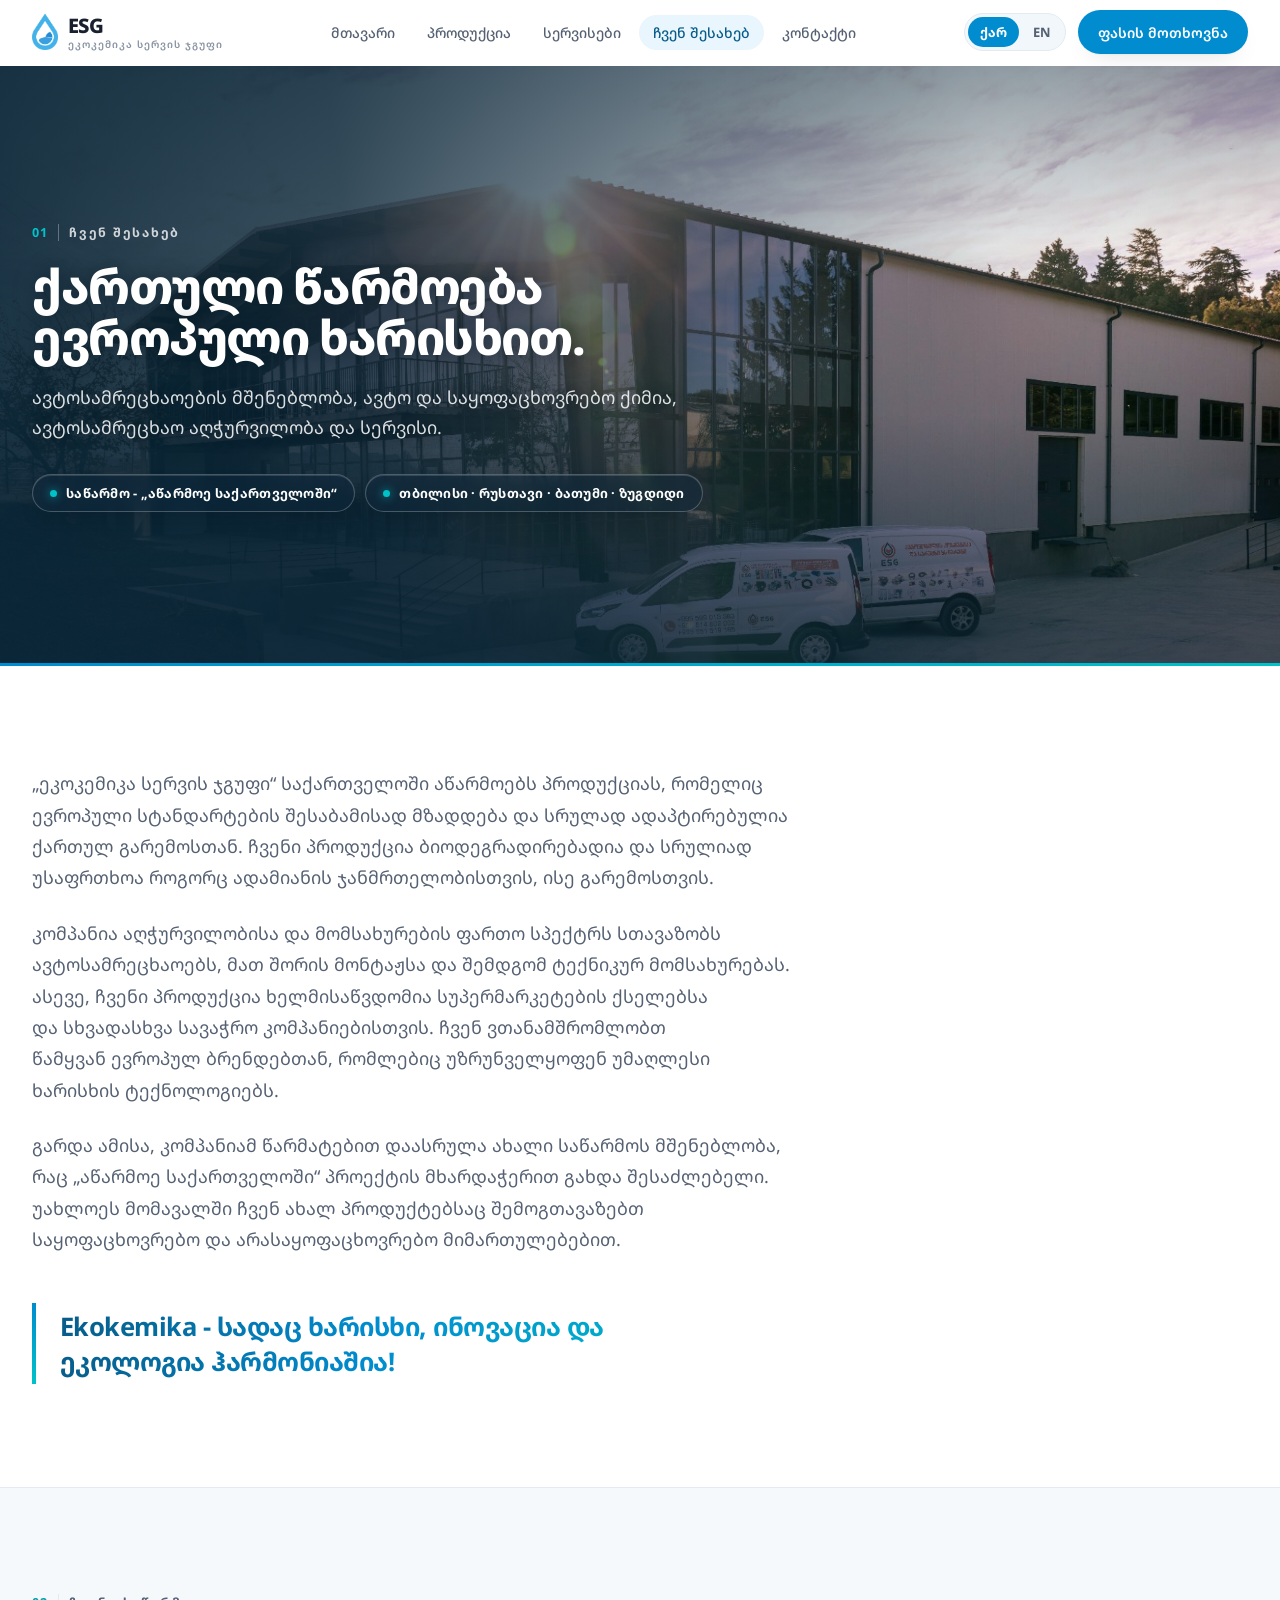
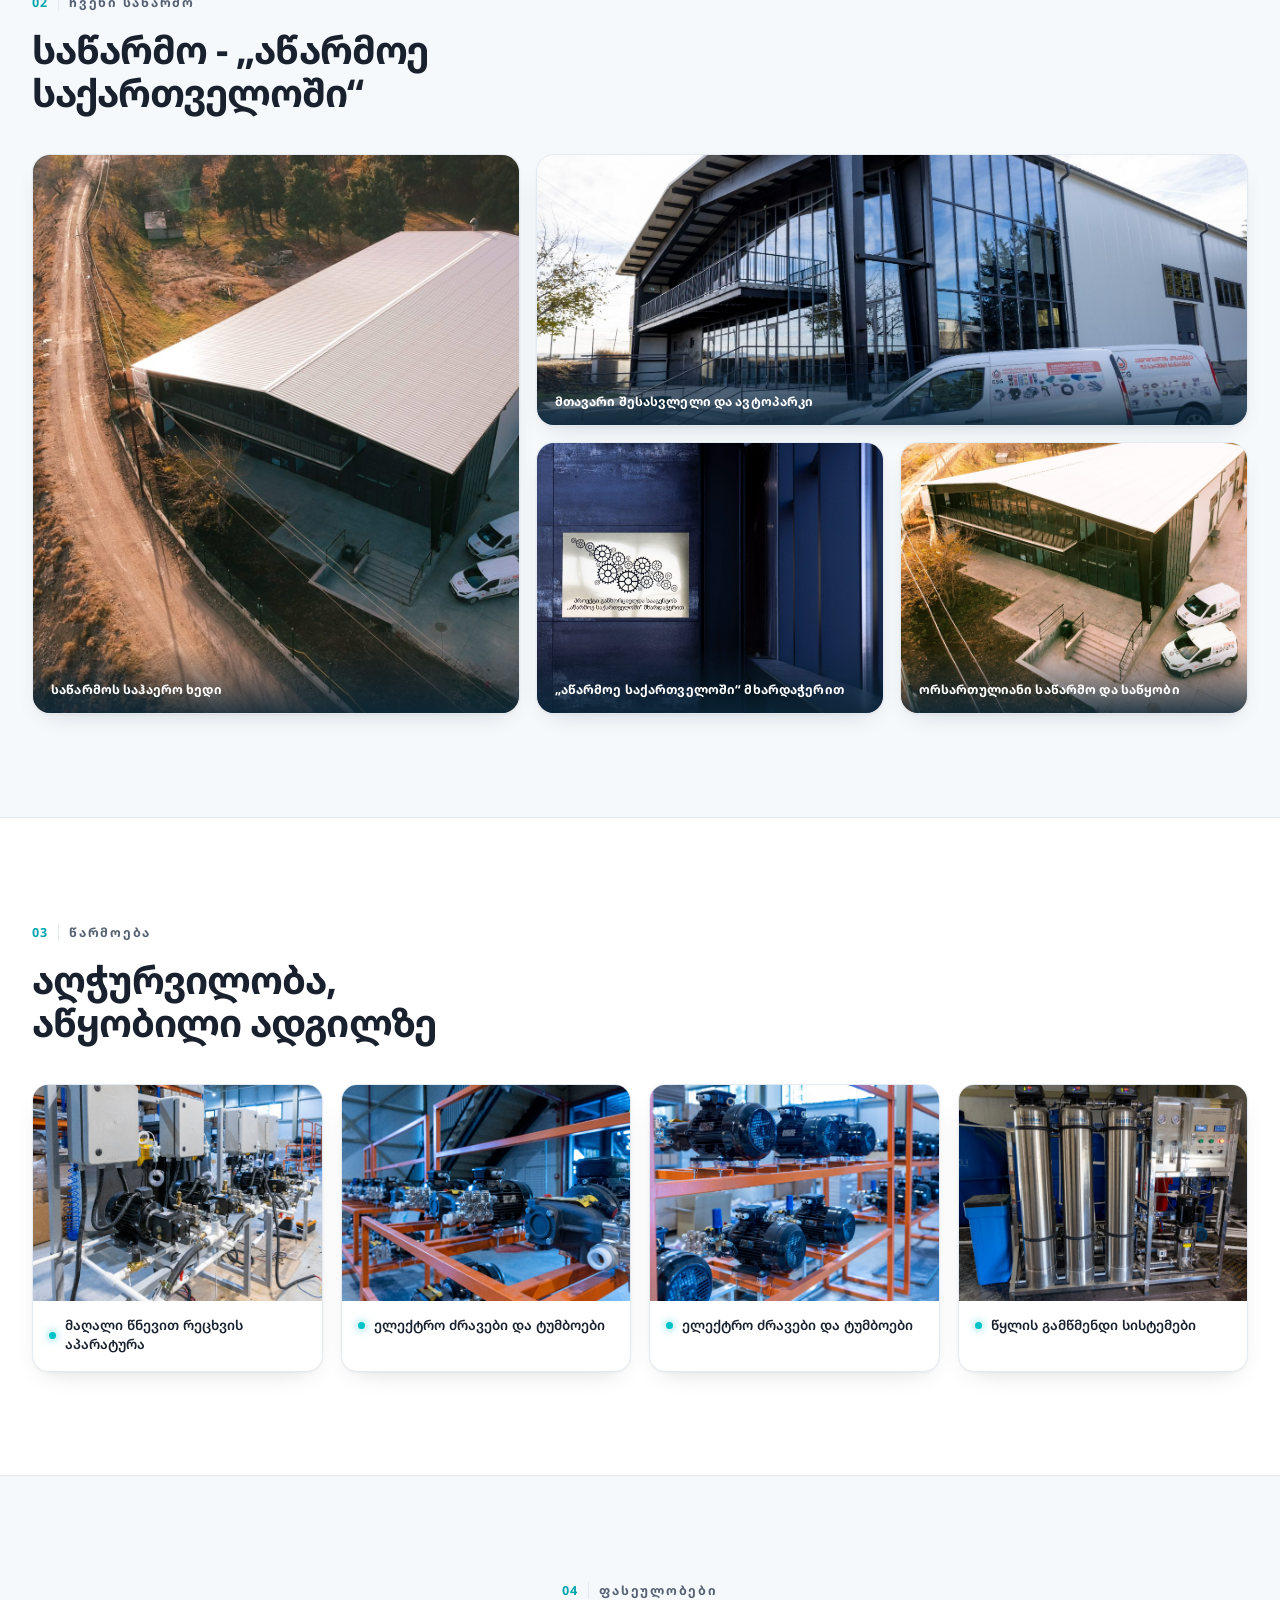
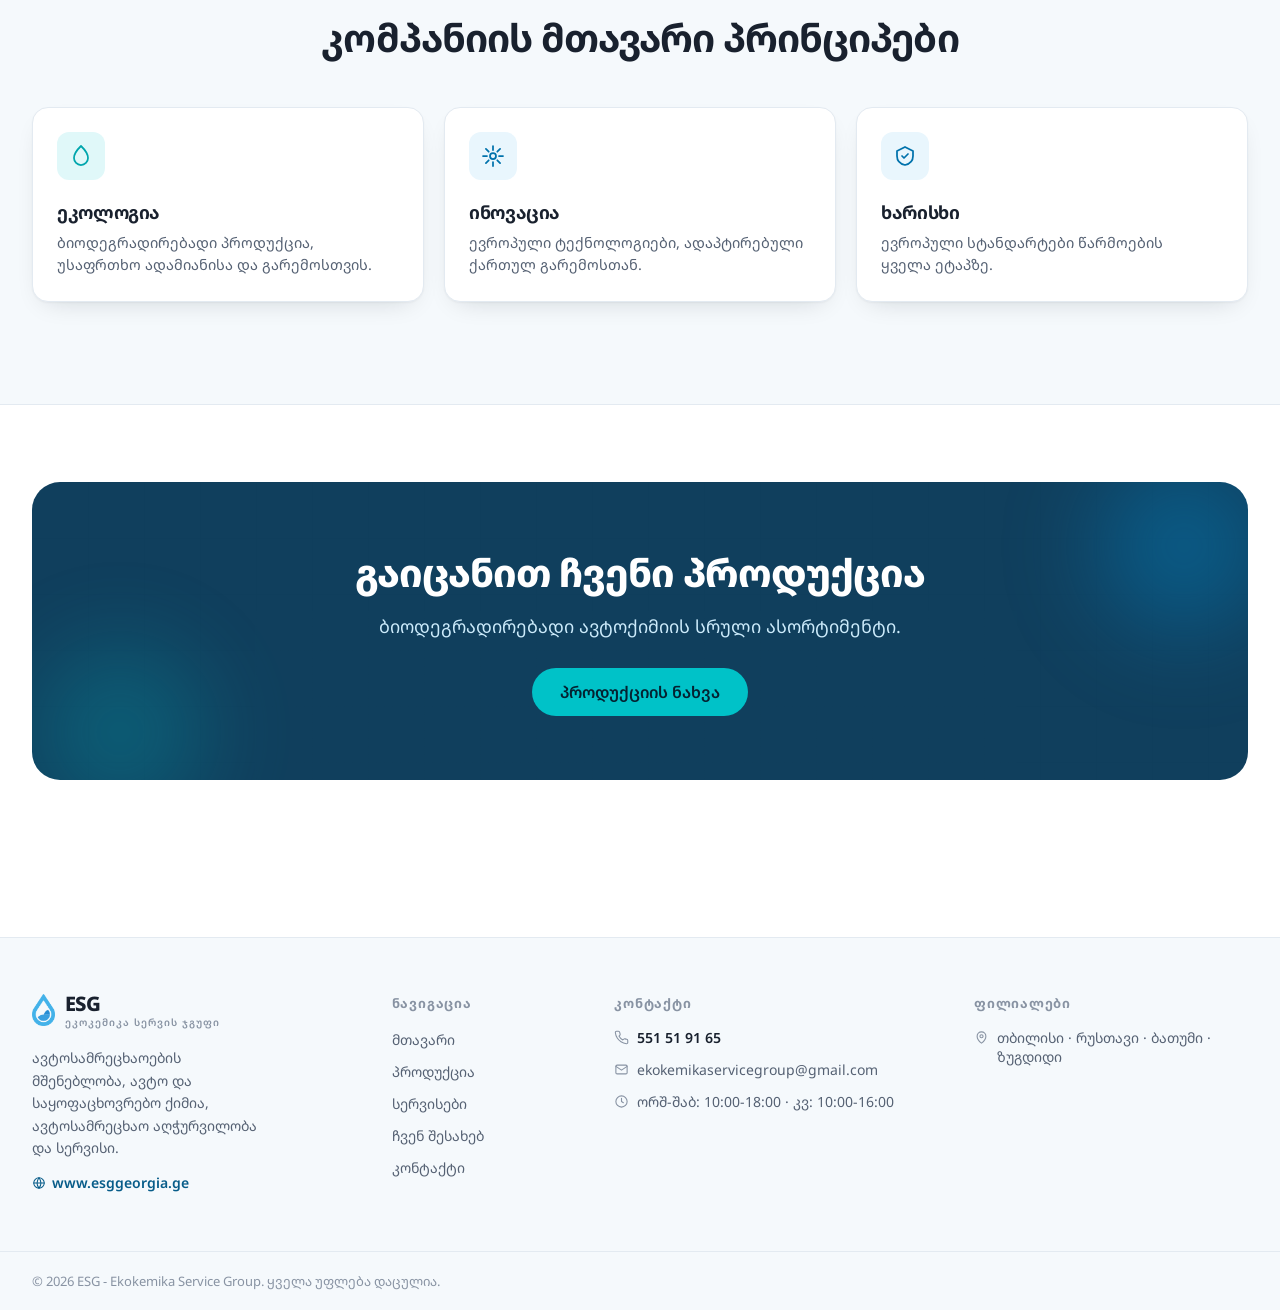
==== about.html @ 4552933d "Update site to new version — new equipment/towels sections, new assets, UI changes" ====
<!DOCTYPE html>
<html lang="ka">
<head>
<meta charset="UTF-8" />
<meta name="viewport" content="width=device-width, initial-scale=1.0" />
<title>ESG - ჩვენ შესახებ</title>
<link rel="preconnect" href="https://fonts.googleapis.com" />
<link rel="preconnect" href="https://fonts.gstatic.com" crossorigin />
<link href="https://fonts.googleapis.com/css2?family=Noto+Sans+Georgian:wght@400;500;600;700;800;900&display=swap" rel="stylesheet" />
<meta name="description" content="ეკოკემიკა სერვის ჯგუფი - ქართული წარმოება ევროპული ხარისხით. ახალი საწარმო „აწარმოე საქართველოში“ პროექტის მხარდაჭერით." />
<meta property="og:type" content="website" />
<meta property="og:site_name" content="ESG - Ekokemika Service Group" />
<meta property="og:title" content="ESG - ჩვენ შესახებ" />
<meta property="og:description" content="ქართული წარმოება ევროპული ხარისხით - ბიოდეგრადირებადი ავტოქიმია." />
<meta property="og:image" content="assets/fac-hero.jpg" />
<link rel="icon" type="image/png" href="assets/esg-favicon.png" />
<link rel="stylesheet" href="styles.css" />
<script>document.documentElement.classList.add("js");</script>
</head>
<body>

<header class="site-header">
  <div class="container">
    <div class="header-row">
      <a class="logo" href="index.html" aria-label="ESG">
        <img src="assets/esg-drop.png" alt="ESG - ეკოკემიკა სერვის ჯგუფი" />
        <span class="wm"><span class="name">ESG</span><span class="sub i18n" data-ka="ეკოკემიკა სერვის ჯგუფი" data-en="Ekokemika Service Group">ეკოკემიკა სერვის ჯგუფი</span></span>
      </a>
      <nav class="nav" aria-label="Primary">
        <a href="index.html" class="i18n" data-ka="მთავარი" data-en="Home">მთავარი</a>
        <a href="products.html" class="i18n" data-ka="პროდუქცია" data-en="Products">პროდუქცია</a>
        <a href="services.html" class="i18n" data-ka="სერვისები" data-en="Services">სერვისები</a>
        <a href="about.html" class="active i18n" data-ka="ჩვენ შესახებ" data-en="About">ჩვენ შესახებ</a>
        <a href="contact.html" class="i18n" data-ka="კონტაქტი" data-en="Contact">კონტაქტი</a>
      </nav>
      <div class="header-actions">
        <div class="lang" role="group" aria-label="Language">
          <button data-lang="ka" aria-pressed="true">ქარ</button>
          <button data-lang="en" aria-pressed="false">EN</button>
        </div>
        <a class="btn btn-md btn-primary i18n" href="contact.html" data-ka="ფასის მოთხოვნა" data-en="Request a quote">ფასის მოთხოვნა</a>
      </div>
      <div class="header-mobile">
        <div class="lang" role="group" aria-label="Language">
          <button data-lang="ka" aria-pressed="true">ქარ</button>
          <button data-lang="en" aria-pressed="false">EN</button>
        </div>
        <button class="iconbtn" data-menu-btn aria-expanded="false" aria-label="Menu">
          <svg data-i-menu class="icon" style="width:22px;height:22px" viewBox="0 0 24 24"><path d="M3 6h18M3 12h18M3 18h18"/></svg>
          <svg data-i-close class="icon" style="width:22px;height:22px;display:none" viewBox="0 0 24 24"><path d="M6 6l12 12M18 6L6 18"/></svg>
        </button>
      </div>
    </div>
    <span class="scrollbar"></span>
  </div>
  <div class="mobile-menu">
    <div class="container">
      <nav aria-label="Mobile">
        <a href="index.html" class="i18n" data-ka="მთავარი" data-en="Home">მთავარი</a>
        <a href="products.html" class="i18n" data-ka="პროდუქცია" data-en="Products">პროდუქცია</a>
        <a href="services.html" class="i18n" data-ka="სერვისები" data-en="Services">სერვისები</a>
        <a href="about.html" class="active i18n" data-ka="ჩვენ შესახებ" data-en="About">ჩვენ შესახებ</a>
        <a href="contact.html" class="i18n" data-ka="კონტაქტი" data-en="Contact">კონტაქტი</a>
        <a href="contact.html" class="btn btn-md btn-primary btn-block i18n" style="margin-top:10px" data-ka="ფასის მოთხოვნა" data-en="Request a quote">ფასის მოთხოვნა</a>
      </nav>
    </div>
  </div>
</header>

<main>
  <section class="page-hero about-hero" data-screen-label="About hero">
    <div class="media"><img src="assets/fac-hero.jpg" alt="ESG-ის ახალი საწარმო - შუშის ფასადი მზის ჩასვლისას და ბრენდირებული ავტოპარკი" /></div>
    <div class="scrim"></div>
    <div class="container">
      <div class="inner">
        <span class="eyebrow reveal"><span class="idx">01</span><span class="i18n" data-ka="ჩვენ შესახებ" data-en="About">ჩვენ შესახებ</span></span>
        <h1 class="reveal i18n" data-delay="0.08" data-ka="ქართული წარმოება ევროპული ხარისხით." data-en="Made in Georgia, to European quality.">ქართული წარმოება ევროპული ხარისხით.</h1>
        <p class="lead reveal i18n" data-delay="0.16" data-ka="ავტოსამრეცხაოების მშენებლობა, ავტო და საყოფაცხოვრებო ქიმია, ავტოსამრეცხაო აღჭურვილობა და სერვისი." data-en="Car-wash construction, automotive & household chemistry, car-wash equipment and service.">ავტოსამრეცხაოების მშენებლობა, ავტო და საყოფაცხოვრებო ქიმია, ავტოსამრეცხაო აღჭურვილობა და სერვისი.</p>
        <div class="hero-meta reveal" data-delay="0.24">
          <span class="chip i18n" data-ka="საწარმო - „აწარმოე საქართველოში“" data-en="Facility - “Produce in Georgia”">საწარმო - „აწარმოე საქართველოში“</span>
          <span class="chip i18n" data-ka="თბილისი · რუსთავი · ბათუმი · ზუგდიდი" data-en="Tbilisi · Rustavi · Batumi · Zugdidi">თბილისი · რუსთავი · ბათუმი · ზუგდიდი</span>
        </div>
      </div>
    </div>
  </section>

  <section class="section">
    <div class="container">
      <div class="about-prose reveal">
        <p class="i18n" data-ka="„ეკოკემიკა სერვის ჯგუფი“ საქართველოში აწარმოებს პროდუქციას, რომელიც ევროპული სტანდარტების შესაბამისად მზადდება და სრულად ადაპტირებულია ქართულ გარემოსთან. ჩვენი პროდუქცია ბიოდეგრადირებადია და სრულიად უსაფრთხოა როგორც ადამიანის ჯანმრთელობისთვის, ისე გარემოსთვის." data-en="Ekokemika Service Group produces, in Georgia, products manufactured to European standards and fully adapted to the Georgian environment. Our products are biodegradable and completely safe for both human health and the environment.">„ეკოკემიკა სერვის ჯგუფი“ საქართველოში აწარმოებს პროდუქციას, რომელიც ევროპული სტანდარტების შესაბამისად მზადდება და სრულად ადაპტირებულია ქართულ გარემოსთან. ჩვენი პროდუქცია ბიოდეგრადირებადია და სრულიად უსაფრთხოა როგორც ადამიანის ჯანმრთელობისთვის, ისე გარემოსთვის.</p>
        <p class="i18n" data-ka="კომპანია აღჭურვილობისა და მომსახურების ფართო სპექტრს სთავაზობს ავტოსამრეცხაოებს, მათ შორის მონტაჟსა და შემდგომ ტექნიკურ მომსახურებას. ასევე, ჩვენი პროდუქცია ხელმისაწვდომია სუპერმარკეტების ქსელებსა და სხვადასხვა სავაჭრო კომპანიებისთვის. ჩვენ ვთანამშრომლობთ წამყვან ევროპულ ბრენდებთან, რომლებიც უზრუნველყოფენ უმაღლესი ხარისხის ტექნოლოგიებს." data-en="The company offers car washes a wide range of equipment and services, including installation and ongoing technical support. Our products are also available to supermarket chains and various trade companies. We cooperate with leading European brands that provide the highest-quality technologies.">კომპანია აღჭურვილობისა და მომსახურების ფართო სპექტრს სთავაზობს ავტოსამრეცხაოებს, მათ შორის მონტაჟსა და შემდგომ ტექნიკურ მომსახურებას. ასევე, ჩვენი პროდუქცია ხელმისაწვდომია სუპერმარკეტების ქსელებსა და სხვადასხვა სავაჭრო კომპანიებისთვის. ჩვენ ვთანამშრომლობთ წამყვან ევროპულ ბრენდებთან, რომლებიც უზრუნველყოფენ უმაღლესი ხარისხის ტექნოლოგიებს.</p>
        <p class="i18n" data-ka="გარდა ამისა, კომპანიამ წარმატებით დაასრულა ახალი საწარმოს მშენებლობა, რაც „აწარმოე საქართველოში“ პროექტის მხარდაჭერით გახდა შესაძლებელი. უახლოეს მომავალში ჩვენ ახალ პროდუქტებსაც შემოგთავაზებთ საყოფაცხოვრებო და არასაყოფაცხოვრებო მიმართულებებით." data-en="In addition, the company has successfully completed the construction of a new manufacturing facility, made possible with the support of the “Produce in Georgia” program. In the near future we will also introduce new products for household and non-household applications.">გარდა ამისა, კომპანიამ წარმატებით დაასრულა ახალი საწარმოს მშენებლობა, რაც „აწარმოე საქართველოში“ პროექტის მხარდაჭერით გახდა შესაძლებელი. უახლოეს მომავალში ჩვენ ახალ პროდუქტებსაც შემოგთავაზებთ საყოფაცხოვრებო და არასაყოფაცხოვრებო მიმართულებებით.</p>
      </div>

      <div class="quote-block reveal" data-delay="0.05">
        <p class="brand-sheen i18n" data-ka="Ekokemika - სადაც ხარისხი, ინოვაცია და ეკოლოგია ჰარმონიაშია!" data-en="Ekokemika - where quality, innovation and ecology are in harmony!">Ekokemika - სადაც ხარისხი, ინოვაცია და ეკოლოგია ჰარმონიაშია!</p>
      </div>
    </div>
  </section>

  <section class="section section--alt">
    <div class="container">
      <div class="section-head reveal">
        <span class="eyebrow"><span class="idx">02</span><span class="i18n" data-ka="ჩვენი საწარმო" data-en="Our facility">ჩვენი საწარმო</span></span>
        <h2 class="i18n" data-ka="საწარმო - „აწარმოე საქართველოში“" data-en="Facility - “Produce in Georgia”">საწარმო - „აწარმოე საქართველოში“</h2>
      </div>
      <div class="facility-gallery">
        <figure class="fg-feature reveal" data-delay="0">
          <img src="assets/fac-aerial.jpg" alt="ESG-ის ახალი საწარმოს საჰაერო ხედი" loading="lazy" />
          <figcaption><span class="i18n" data-ka="საწარმოს საჰაერო ხედი" data-en="The facility from above">საწარმოს საჰაერო ხედი</span></figcaption>
        </figure>
        <figure class="fg-wide reveal" data-delay="0.06">
          <img src="assets/fac-facade.jpg" alt="საწარმოს მინის ფასადი და ბრენდირებული ავტოპარკი" loading="lazy" />
          <figcaption><span class="i18n" data-ka="მთავარი შესასვლელი და ავტოპარკი" data-en="Main entrance & fleet">მთავარი შესასვლელი და ავტოპარკი</span></figcaption>
        </figure>
        <figure class="reveal" data-delay="0.12">
          <img src="assets/fac-plaque.jpg" alt="„აწარმოე საქართველოში“ პროექტის ფირნიში" loading="lazy" />
          <figcaption><span class="i18n" data-ka="„აწარმოე საქართველოში“ მხარდაჭერით" data-en="Supported by “Produce in Georgia”">„აწარმოე საქართველოში“ მხარდაჭერით</span></figcaption>
        </figure>
        <figure class="reveal" data-delay="0.18">
          <img src="assets/fac-aerial2.jpg" alt="საწარმოს ხედი ზემოდან" loading="lazy" />
          <figcaption><span class="i18n" data-ka="ორსართულიანი საწარმო და საწყობი" data-en="Two-storey plant & warehouse">ორსართულიანი საწარმო და საწყობი</span></figcaption>
        </figure>
      </div>
    </div>
  </section>

  <section class="section">
    <div class="container">
      <div class="section-head reveal">
        <span class="eyebrow"><span class="idx">03</span><span class="i18n" data-ka="წარმოება" data-en="Production">წარმოება</span></span>
        <h2 class="i18n" data-ka="აღჭურვილობა, აწყობილი ადგილზე" data-en="Equipment, assembled in-house">აღჭურვილობა, აწყობილი ადგილზე</h2>
      </div>
      <div class="prod-gallery">
        <figure class="reveal" data-delay="0">
          <div class="ph"><img src="assets/fac-pumps.jpg" alt="მაღალი წნევის ტუმბოების კვანძი" loading="lazy" /></div>
          <figcaption class="i18n" data-ka="მაღალი წნევით რეცხვის აპარატურა" data-en="High-pressure washing equipment">მაღალი წნევით რეცხვის აპარატურა</figcaption>
        </figure>
        <figure class="reveal" data-delay="0.06">
          <div class="ph"><img src="assets/fac-rack.jpg" alt="ტუმბოები საწარმოო თაროზე" loading="lazy" /></div>
          <figcaption class="i18n" data-ka="ელექტრო ძრავები და ტუმბოები" data-en="Electric motors & pumps">ელექტრო ძრავები და ტუმბოები</figcaption>
        </figure>
        <figure class="reveal" data-delay="0.12">
          <div class="ph"><img src="assets/fac-motors.jpg" alt="ელექტროძრავები და ტუმბოები საწყობში" loading="lazy" /></div>
          <figcaption class="i18n" data-ka="ელექტრო ძრავები და ტუმბოები " data-en="Electric motors & pumps">ელექტრო ძრავები და ტუმბოები </figcaption>
        </figure>
        <figure class="reveal" data-delay="0.18">
          <div class="ph"><img src="assets/fac-ro.jpg" alt="წყლის გაწმენდისა და უკუოსმოსის სისტემა" loading="lazy" /></div>
          <figcaption class="i18n" data-ka="წყლის გამწმენდი სისტემები" data-en="Water treatment systems">წყლის გამწმენდი სისტემები</figcaption>
        </figure>
      </div>
    </div>
  </section>

  <section class="section section--alt">
    <div class="container">
      <div class="section-head center reveal">
        <span class="eyebrow"><span class="idx">04</span><span class="i18n" data-ka="ფასეულობები" data-en="Values">ფასეულობები</span></span>
        <h2 class="i18n" data-ka="კომპანიის მთავარი პრინციპები" data-en="What we stand for">კომპანიის მთავარი პრინციპები</h2>
      </div>
      <div class="cardgrid cols-3">
        <div class="card reveal" data-delay="0">
          <span class="tile accent"><svg class="icon" viewBox="0 0 24 24"><path d="M12 2s7 6.7 7 12a7 7 0 0 1-14 0c0-5.3 7-12 7-12z"/></svg></span>
          <h3 class="i18n" data-ka="ეკოლოგია" data-en="Ecology">ეკოლოგია</h3>
          <p class="i18n" data-ka="ბიოდეგრადირებადი პროდუქცია, უსაფრთხო ადამიანისა და გარემოსთვის." data-en="Biodegradable products, safe for people and the planet.">ბიოდეგრადირებადი პროდუქცია, უსაფრთხო ადამიანისა და გარემოსთვის.</p>
        </div>
        <div class="card reveal" data-delay="0.06">
          <span class="tile"><svg class="icon" viewBox="0 0 24 24"><path d="M12 2v4M12 18v4M4.9 4.9l2.8 2.8M16.3 16.3l2.8 2.8M2 12h4M18 12h4M4.9 19.1l2.8-2.8M16.3 7.7l2.8-2.8"/><circle cx="12" cy="12" r="3"/></svg></span>
          <h3 class="i18n" data-ka="ინოვაცია" data-en="Innovation">ინოვაცია</h3>
          <p class="i18n" data-ka="ევროპული ტექნოლოგიები, ადაპტირებული ქართულ გარემოსთან." data-en="European technologies, adapted to the Georgian environment.">ევროპული ტექნოლოგიები, ადაპტირებული ქართულ გარემოსთან.</p>
        </div>
        <div class="card reveal" data-delay="0.12">
          <span class="tile"><svg class="icon" viewBox="0 0 24 24"><path d="M12 3l8 4v5c0 5-3.5 8-8 9-4.5-1-8-4-8-9V7z"/><path d="M9 12l2 2 4-4"/></svg></span>
          <h3 class="i18n" data-ka="ხარისხი" data-en="Quality">ხარისხი</h3>
          <p class="i18n" data-ka="ევროპული სტანდარტები წარმოების ყველა ეტაპზე." data-en="European standards at every stage of production.">ევროპული სტანდარტები წარმოების ყველა ეტაპზე.</p>
        </div>
      </div>
    </div>
  </section>

  <section class="section--tight">
    <div class="container">
      <div class="cta-band reveal">
        <div class="grid bg-grid"></div><div class="glow1"></div><div class="glow2"></div>
        <div class="inner">
          <h2 class="i18n" data-ka="გაიცანით ჩვენი პროდუქცია" data-en="Explore our products">გაიცანით ჩვენი პროდუქცია</h2>
          <p class="i18n" data-ka="ბიოდეგრადირებადი ავტოქიმიის სრული ასორტიმენტი." data-en="The full range of biodegradable car chemistry.">ბიოდეგრადირებადი ავტოქიმიის სრული ასორტიმენტი.</p>
          <div class="btnrow">
            <a class="btn btn-lg btn-accent i18n" href="products.html" data-ka="პროდუქციის ნახვა" data-en="View products">პროდუქციის ნახვა
              <svg class="icon" style="width:17px;height:17px" viewBox="0 0 24 24"><path d="M5 12h14M13 6l6 6-6 6"/></svg></a>
          </div>
        </div>
      </div>
    </div>
  </section>
</main>

<footer class="site-footer">
  <div class="container">
    <div class="footer-grid">
      <div>
        <a class="logo" href="index.html" aria-label="ESG">
          <img src="assets/esg-drop.png" alt="ESG" style="height:32px" />
          <span class="wm"><span class="name">ESG</span><span class="sub i18n" data-ka="ეკოკემიკა სერვის ჯგუფი" data-en="Ekokemika Service Group">ეკოკემიკა სერვის ჯგუფი</span></span>
        </a>
        <p class="tagline i18n" data-ka="ავტოსამრეცხაოების მშენებლობა, ავტო და საყოფაცხოვრებო ქიმია, ავტოსამრეცხაო აღჭურვილობა და სერვისი." data-en="Car-wash construction, automotive & household chemistry, car-wash equipment and service.">ავტოსამრეცხაოების მშენებლობა, ავტო და საყოფაცხოვრებო ქიმია, ავტოსამრეცხაო აღჭურვილობა და სერვისი.</p>
        <span class="web"><svg class="icon" viewBox="0 0 24 24"><circle cx="12" cy="12" r="9"/><path d="M3 12h18M12 3a15 15 0 0 1 0 18M12 3a15 15 0 0 0 0 18"/></svg>www.esggeorgia.ge</span>
      </div>
      <div>
        <h4 class="i18n" data-ka="ნავიგაცია" data-en="Navigation">ნავიგაცია</h4>
        <ul>
          <li><a href="index.html" class="i18n" data-ka="მთავარი" data-en="Home">მთავარი</a></li>
          <li><a href="products.html" class="i18n" data-ka="პროდუქცია" data-en="Products">პროდუქცია</a></li>
          <li><a href="services.html" class="i18n" data-ka="სერვისები" data-en="Services">სერვისები</a></li>
          <li><a href="about.html" class="i18n" data-ka="ჩვენ შესახებ" data-en="About">ჩვენ შესახებ</a></li>
          <li><a href="contact.html" class="i18n" data-ka="კონტაქტი" data-en="Contact">კონტაქტი</a></li>
        </ul>
      </div>
      <div>
        <h4 class="i18n" data-ka="კონტაქტი" data-en="Contact">კონტაქტი</h4>
        <ul>
          <li><span class="lk"><svg class="icon" viewBox="0 0 24 24"><path d="M22 16.9v3a2 2 0 0 1-2.2 2 19.8 19.8 0 0 1-8.6-3 19.5 19.5 0 0 1-6-6 19.8 19.8 0 0 1-3-8.6A2 2 0 0 1 4.1 2h3a2 2 0 0 1 2 1.7c.1.9.4 1.8.7 2.6a2 2 0 0 1-.5 2.1L8.1 9.9a16 16 0 0 0 6 6l1.5-1.2a2 2 0 0 1 2.1-.5c.8.3 1.7.6 2.6.7a2 2 0 0 1 1.7 2z"/></svg><span class="nm">551 51 91 65</span></span></li>
          <li><span class="lk"><svg class="icon" viewBox="0 0 24 24"><rect x="3" y="5" width="18" height="14" rx="2"/><path d="m3 7 9 6 9-6"/></svg>ekokemikaservicegroup@gmail.com</span></li>
          <li><span class="lk"><svg class="icon" viewBox="0 0 24 24"><circle cx="12" cy="12" r="9"/><path d="M12 7v5l3 2"/></svg><span class="i18n" data-ka="ორშ-შაბ: 10:00-18:00 · კვ: 10:00-16:00" data-en="Mon-Sat: 10:00-18:00 · Sun: 10:00-16:00">ორშ-შაბ: 10:00-18:00 · კვ: 10:00-16:00</span></span></li>
        </ul>
      </div>
      <div>
        <h4 class="i18n" data-ka="ფილიალები" data-en="Branches">ფილიალები</h4>
        <ul>
          <li><span class="lk"><svg class="icon" viewBox="0 0 24 24"><path d="M12 21s-7-5-7-11a7 7 0 0 1 14 0c0 6-7 11-7 11z"/><circle cx="12" cy="10" r="2.5"/></svg><span class="i18n" data-ka="თბილისი · რუსთავი · ბათუმი · ზუგდიდი" data-en="Tbilisi · Rustavi · Batumi · Zugdidi">თბილისი · რუსთავი · ბათუმი · ზუგდიდი</span></span></li>
        </ul>
      </div>
    </div>
  </div>
  <div class="footer-bottom">
    <div class="container">
      <span>© <span id="year"></span> ESG - Ekokemika Service Group. <span class="i18n" data-ka="ყველა უფლება დაცულია." data-en="All rights reserved.">ყველა უფლება დაცულია.</span></span>
    </div>
  </div>
</footer>

<script>document.getElementById("year").textContent = new Date().getFullYear();</script>
<script src="app.js"></script>
</body>
</html>
---- styles.css ----
/* =========================================================================
   ESG - refined design system (applied)
   Mirrors source/styles/globals.css :root, plus the approved proposal tokens.
   No hard-coded hex in components - everything reads from these tokens.
   ========================================================================= */
:root{
  /* Brand - ESG blue (official #008CCF = 500) - UNCHANGED */
  --brand-50:#e9f6fd; --brand-100:#ccebfb; --brand-200:#9bd9f6; --brand-300:#5fc4f0;
  --brand-400:#1faae7; --brand-500:#008ccf; --brand-600:#0072ac; --brand-700:#075c89;
  --brand-800:#0d4c70; --brand-900:#103f5d; --brand-950:#0a2638; --brand-fg:#ffffff;

  /* Accent - nudged toward teal/green for separation + eco story
     (was #00ade5 / #009dda) */
  --accent:#00c2c8; --accent-strong:#00a6ad; --accent-fg:#042231;

  /* Brand slate */
  --slate:#353c4c; --slate-deep:#2a303d;

  /* Neutrals */
  --bg:#ffffff; --bg-subtle:#f2f7fb; --surface:#ffffff; --surface-2:#f5f9fc;
  --ink:#19212e; --ink-muted:#556173; --ink-faint:#8893a3;
  --border:#e3eaf1; --border-strong:#d1dae4;

  --radius-card:1rem;
  --shadow-soft:0 1px 2px rgba(12,19,32,.04), 0 10px 28px -14px rgba(12,19,32,.2);
  --shadow-lift:0 2px 6px rgba(12,19,32,.06), 0 28px 56px -22px rgba(12,19,32,.32);
  --shadow-pop:0 1px 2px rgba(12,19,32,.05), 0 18px 44px -16px color-mix(in oklab,var(--brand-500) 42%,transparent);

  /* Fluid type - clamp()'d so long Georgian words never overflow @375 */
  --text-display:clamp(2.25rem,7vw,4.25rem);
  --text-h1:clamp(1.9rem,5.2vw,3rem);
  --text-h2:clamp(1.6rem,3.4vw,2.4rem);
  --text-lead:clamp(1.0625rem,1.4vw,1.25rem);

  --ease-brand:cubic-bezier(.22,1,.36,1);
  --section-y:clamp(4rem,8vw,7rem);

  --font-sans:"Noto Sans Georgian",ui-sans-serif,system-ui,-apple-system,"Segoe UI",sans-serif;
}

*{box-sizing:border-box;}
*,::before,::after{border-color:var(--border);}
html{-webkit-text-size-adjust:100%; scroll-behavior:smooth;}
body{
  margin:0; min-height:100%; display:flex; flex-direction:column;
  background:var(--bg); color:var(--ink); font-family:var(--font-sans);
  -webkit-font-smoothing:antialiased; text-rendering:optimizeLegibility;
}
main{flex:1 0 auto;}
h1,h2,h3,h4{margin:0; letter-spacing:-.02em; text-wrap:balance;}
p{margin:0; text-wrap:pretty;}
a{color:inherit; text-decoration:none;}
img{display:block;}
:focus-visible{outline:2px solid var(--brand-500); outline-offset:3px; border-radius:6px;}
::selection{background:color-mix(in oklab,var(--accent) 32%,transparent); color:var(--ink);}

/* ---- utility patterns ---- */
.container{margin:0 auto; width:100%; max-width:80rem; padding-inline:20px;}
@media(min-width:640px){.container{padding-inline:32px;}}
.bg-grid{
  background-image:
    linear-gradient(to right,color-mix(in oklab,var(--ink) 6%,transparent) 1px,transparent 1px),
    linear-gradient(to bottom,color-mix(in oklab,var(--ink) 6%,transparent) 1px,transparent 1px);
  background-size:56px 56px;
}
.brand-sheen{
  background:linear-gradient(100deg,var(--brand-700) 0%,var(--brand-500) 42%,var(--accent) 100%);
  -webkit-background-clip:text; background-clip:text; color:transparent;
}
.icon{width:1em; height:1em; stroke:currentColor; fill:none; stroke-width:1.75; stroke-linecap:round; stroke-linejoin:round; flex:none;}

/* section + numbered eyebrow system */
.section{padding-block:var(--section-y);}
.section--tight{padding-block:clamp(3rem,6vw,5rem);}
.section--alt{background:var(--surface-2); border-block:1px solid var(--border);}
.eyebrow{
  display:inline-flex; align-items:center; gap:10px; font-size:12.5px; font-weight:700;
  letter-spacing:.14em; text-transform:uppercase; color:var(--ink-muted);
}
.eyebrow .idx{
  font-variant-numeric:tabular-nums; color:var(--accent-strong); letter-spacing:.08em;
  padding-right:10px; border-right:1px solid var(--border);
}
.section-head{max-width:44rem;}
.section-head.center{margin-inline:auto; text-align:center;}
.section-head.center .eyebrow{justify-content:center;}
.section-head h2{margin-top:16px; font-size:var(--text-h2); line-height:1.12; font-weight:700; letter-spacing:-.025em;}
.section-head p{margin-top:14px; font-size:var(--text-lead); line-height:1.6; color:var(--ink-muted);}

/* reveal on scroll - gated on html.js so no-JS / failed-JS keeps content visible */
html.js .reveal{opacity:0; transform:translateY(18px); transition:opacity .55s var(--ease-brand), transform .55s var(--ease-brand);}
html.js .reveal.in{opacity:1; transform:none;}

/* =========================================================================
   BUTTONS
   ========================================================================= */
.btn{
  display:inline-flex; align-items:center; justify-content:center; gap:8px; border-radius:999px;
  font-weight:600; font-family:inherit; cursor:pointer; white-space:nowrap; border:0;
  transition:all .2s var(--ease-brand); position:relative; overflow:hidden;
}
.btn:active{transform:scale(.98);}
.btn-md{height:44px; padding:0 20px; font-size:14px;}
.btn-lg{height:48px; padding:0 28px; font-size:16px;}
.btn-primary{background:var(--brand-500); color:var(--brand-fg); box-shadow:var(--shadow-soft);}
.btn-primary:hover{background:var(--brand-600); box-shadow:var(--shadow-lift);}
.btn-accent{background:var(--accent); color:var(--accent-fg);}
.btn-accent:hover{background:var(--accent-strong);}
.btn-outline{border:1px solid var(--border-strong); background:var(--surface); color:var(--ink);}
.btn-outline:hover{border-color:var(--brand-400); color:var(--brand-700);}
.btn-ghost{color:var(--ink); background:transparent;}
.btn-ghost:hover{background:var(--bg-subtle);}
.btn-block{width:100%;}
/* sheen wipe micro-interaction */
.btn-primary::after,.btn-accent::after{
  content:""; position:absolute; inset:0; transform:translateX(-130%) skewX(-18deg); pointer-events:none;
  background:linear-gradient(90deg,transparent,rgba(255,255,255,.38),transparent); transition:transform .6s var(--ease-brand);
}
.btn-primary:hover::after,.btn-accent:hover::after{transform:translateX(130%) skewX(-18deg);}

/* =========================================================================
   HEADER
   ========================================================================= */
.site-header{position:sticky; top:0; z-index:50; transition:all .3s var(--ease-brand); border-bottom:1px solid transparent;}
.site-header.scrolled{background:color-mix(in oklab,var(--surface) 80%,transparent); backdrop-filter:blur(12px); border-bottom-color:var(--border); box-shadow:var(--shadow-soft);}
.site-header .scrollbar{position:absolute; left:0; bottom:-1px; height:2px; width:0%; background:linear-gradient(90deg,var(--brand-500),var(--accent)); transition:width .1s linear;}
.header-row{display:flex; align-items:center; justify-content:space-between; gap:16px; height:64px;}
.logo{display:inline-flex; align-items:center; gap:10px;}
.logo img{height:36px; width:auto; transition:transform .2s var(--ease-brand);}
.logo:hover img{transform:scale(1.06);}
.logo .wm{display:flex; flex-direction:column; line-height:1;}
.logo .wm .name{font-size:20px; font-weight:800; letter-spacing:-.02em;}
.logo .wm .sub{margin-top:3px; font-size:10px; font-weight:600; letter-spacing:.1em; text-transform:uppercase; color:var(--ink-faint);}
.nav{display:none; align-items:center; gap:4px;}
@media(min-width:1024px){.nav{display:flex;}}
.nav a{position:relative; border-radius:999px; padding:8px 14px; font-size:14px; font-weight:500; color:var(--ink-muted); transition:color .2s;}
.nav a:hover{color:var(--ink);}
.nav a.active{color:var(--brand-700);}
.nav a.active::before{content:""; position:absolute; inset:0; z-index:-1; border-radius:999px; background:var(--brand-50);}
.header-actions{display:none; align-items:center; gap:12px;}
@media(min-width:1024px){.header-actions{display:flex;}}
.header-mobile{display:flex; align-items:center; gap:8px;}
@media(min-width:1024px){.header-mobile{display:none;}}
.iconbtn{display:grid; place-items:center; height:40px; width:40px; border-radius:12px; border:1px solid var(--border); background:var(--surface); color:var(--ink); cursor:pointer;}

/* language toggle */
.lang{display:inline-flex; padding:3px; gap:2px; border-radius:999px; background:var(--bg-subtle); border:1px solid var(--border);}
.lang button{appearance:none; border:0; cursor:pointer; font-family:inherit; font-weight:700; font-size:13px; padding:6px 12px; border-radius:999px; color:var(--ink-muted); background:transparent; transition:all .2s var(--ease-brand);}
.lang button[aria-pressed="true"]{background:var(--brand-500); color:#fff;}

/* mobile menu */
.mobile-menu{overflow:hidden; max-height:0; transition:max-height .3s var(--ease-brand); border-bottom:1px solid transparent; background:var(--surface);}
.mobile-menu.open{max-height:480px; border-bottom-color:var(--border);}
.mobile-menu nav{display:flex; flex-direction:column; gap:4px; padding:16px 0 20px;}
.mobile-menu a{border-radius:12px; padding:12px 16px; font-size:16px; font-weight:500; color:var(--ink);}
.mobile-menu a.active{background:var(--brand-50); color:var(--brand-700);}
.mobile-menu a:not(.active):hover{background:var(--bg-subtle);}

/* =========================================================================
   HOME - HERO
   ========================================================================= */
.hero{position:relative; overflow:hidden;}
.hero .bgglow{position:absolute; inset:0; z-index:0; pointer-events:none;}
.hero .bgglow .g1{position:absolute; top:-130px; left:-60px; width:540px; height:440px; border-radius:50%; background:radial-gradient(closest-side,var(--brand-100),transparent); filter:blur(48px); opacity:.85;}
.hero .bgglow .g2{position:absolute; bottom:-160px; right:-40px; width:440px; height:440px; border-radius:50%; background:radial-gradient(closest-side,color-mix(in oklab,var(--accent) 40%,transparent),transparent); filter:blur(50px); opacity:.5;}
.hero .grid{position:absolute; inset:0; z-index:0; -webkit-mask-image:radial-gradient(ellipse 60% 55% at 30% 0%,#000 55%,transparent 100%); mask-image:radial-gradient(ellipse 60% 55% at 30% 0%,#000 55%,transparent 100%);}
.hero .wrap{position:relative; z-index:1; display:grid; gap:36px; align-items:center; padding-block:clamp(40px,6vw,76px);}
/* visible ESG droplet behind the hero copy */
.hero .hero-logo{position:absolute; z-index:0; pointer-events:none; top:50%; left:clamp(-50px,1vw,30px); transform:translateY(-50%); width:clamp(300px,33vw,500px); aspect-ratio:298/417;}
.hero .hero-logo img{position:relative; z-index:1; width:100%; height:100%; object-fit:contain; opacity:.14;}
.hero .hero-logo::before{content:""; position:absolute; inset:-14%; border-radius:50%; background:radial-gradient(closest-side,color-mix(in oklab,var(--brand-300) 55%,transparent),transparent 70%); filter:blur(44px); opacity:.55; animation:wm-glow 7s ease-in-out infinite;}
@media(min-width:880px){.hero .wrap{grid-template-columns:1.05fr .95fr; gap:48px;}}
.hero .eyebrow .chip{display:inline-flex; align-items:center; gap:6px; color:var(--brand-700); background:var(--brand-50); padding:5px 11px; border-radius:999px; border:1px solid color-mix(in oklab,var(--brand-500) 14%,transparent); letter-spacing:.08em;}
.hero .eyebrow .chip .icon{width:13px; height:13px; color:var(--accent-strong);}
.hero h1{margin-top:22px; font-size:var(--text-display); line-height:1.03; letter-spacing:-.035em; font-weight:800;}
.hero p.lead{margin-top:22px; max-width:46ch; font-size:var(--text-lead); line-height:1.6; color:var(--ink-muted);}
.hero .cta{display:flex; flex-wrap:wrap; gap:12px; margin-top:30px;}
.hero .strip{display:flex; flex-wrap:wrap; margin-top:40px; border-top:1px solid var(--border); padding-top:26px;}
.hero .strip .s{padding-right:26px; margin-right:26px; border-right:1px solid var(--border);}
.hero .strip .s:last-child{border-right:0; margin-right:0; padding-right:0;}
.hero .strip .v{font-size:clamp(1.5rem,3vw,2rem); font-weight:800; letter-spacing:-.03em; color:var(--brand-700); font-variant-numeric:tabular-nums;}
.hero .strip .l{margin-top:2px; font-size:13px; color:var(--ink-muted); max-width:16ch;}

/* hero media stage - premium photo showcase */
.hero .stage{position:relative; border-radius:26px; min-height:clamp(440px,52vw,560px);
  box-shadow:0 34px 70px -32px rgba(15,23,42,.55), 0 0 90px -28px color-mix(in oklab,var(--brand-500) 60%,transparent);}
.hero .stage::after{content:""; position:absolute; inset:0; border-radius:26px; pointer-events:none; z-index:5;
  box-shadow:inset 0 0 0 1px rgba(255,255,255,.16), inset 0 1px 0 0 rgba(255,255,255,.28);}
.hero .stage .photo{position:absolute; inset:0; border-radius:26px; overflow:hidden;}
.hero .stage .photo img{width:100%; height:100%; object-fit:cover; object-position:60% 45%;
  transform:scale(1.06); transform-origin:62% 42%; animation:esg-kenburns 26s ease-in-out infinite;}
.hero .stage .veil{position:absolute; inset:0; border-radius:26px; z-index:2; pointer-events:none;
  background:linear-gradient(180deg, rgba(8,15,30,.16) 0%, transparent 26%, transparent 52%, rgba(8,15,30,.46) 100%),
    radial-gradient(120% 80% at 50% 120%, color-mix(in oklab,var(--brand-900) 55%,transparent), transparent 60%);}
.hero .stage .sheen{position:absolute; top:0; bottom:0; left:-40%; width:36%; z-index:3; pointer-events:none; border-radius:26px;
  background:linear-gradient(100deg, transparent, rgba(255,255,255,.40), transparent);
  filter:blur(2px); transform:skewX(-14deg); animation:esg-sheen 7.5s ease-in-out 1.5s infinite;}
.hero .stage .pill{position:absolute; z-index:4; display:inline-flex; align-items:center; gap:8px; font-size:12.5px; font-weight:700; color:#fff; background:rgba(18,28,48,.34); border:1px solid rgba(255,255,255,.28); backdrop-filter:blur(10px) saturate(1.2); -webkit-backdrop-filter:blur(10px) saturate(1.2); padding:9px 14px; border-radius:999px; box-shadow:0 12px 28px -16px rgba(0,0,0,.7);}
.hero .stage .pill .icon{width:15px; height:15px; color:var(--accent);}
.hero .stage .pill.p1{top:22px; left:20px; animation:bobA 6s ease-in-out infinite;}
.hero .stage .pill.p2{top:70px; right:20px; animation:bobB 7s ease-in-out infinite;}
/* floating product caption */
.hero .stage .tagcard{position:absolute; z-index:4; left:20px; bottom:20px; display:flex; align-items:center; gap:12px;
  padding:12px 16px 12px 12px; border-radius:16px; background:rgba(14,22,40,.46); border:1px solid rgba(255,255,255,.22);
  backdrop-filter:blur(14px) saturate(1.25); -webkit-backdrop-filter:blur(14px) saturate(1.25);
  box-shadow:0 18px 40px -20px rgba(0,0,0,.8); animation:bobA 8s ease-in-out infinite;}
.hero .stage .tagcard .logomark{position:relative; display:grid; place-items:center; height:40px; width:40px; border-radius:11px; background:rgba(255,255,255,.10); border:1px solid rgba(255,255,255,.18);}
.hero .stage .tagcard .logomark img{height:24px; width:auto; filter:drop-shadow(0 3px 6px rgba(0,0,0,.4));}
.hero .stage .tagcard .tc-txt{display:flex; flex-direction:column; gap:2px; line-height:1.1;}
.hero .stage .tagcard .tc-k{font-size:14px; font-weight:800; letter-spacing:.06em; color:#fff;}
.hero .stage .tagcard .tc-s{font-size:11.5px; font-weight:600; color:rgba(255,255,255,.78);}
.hero .stage .tagcard .spark{position:absolute; top:-5px; right:-5px; width:10px; height:10px; border-radius:50%; background:var(--accent); box-shadow:0 0 0 0 color-mix(in oklab,var(--accent) 70%,transparent); animation:esg-ping 2.6s ease-out infinite;}
@keyframes esg-kenburns{0%{transform:scale(1.04) translate(0,0);transform-origin:62% 42%}50%{transform:scale(1.12) translate(-1.4%,-1.2%);transform-origin:58% 38%}100%{transform:scale(1.04) translate(0,0);transform-origin:62% 42%}}
@keyframes esg-sheen{0%{left:-45%;opacity:0}8%{opacity:1}26%{left:120%;opacity:0}100%{left:120%;opacity:0}}
@keyframes esg-ping{0%{box-shadow:0 0 0 0 color-mix(in oklab,var(--accent) 70%,transparent);opacity:1}70%{box-shadow:0 0 0 12px transparent;opacity:1}100%{box-shadow:0 0 0 12px transparent;opacity:.6}}
@keyframes bobA{0%,100%{transform:translateY(0)}50%{transform:translateY(-9px)}}
@keyframes bobB{0%,100%{transform:translateY(0)}50%{transform:translateY(8px)}}
@media(prefers-reduced-motion:reduce){
  .hero .stage .photo img{animation:none; transform:scale(1.04)}
  .hero .stage .sheen{display:none}
  .hero .stage .pill,.hero .stage .tagcard{animation:none}
}

/* =========================================================================
   CARDS - categories / features / contact / branches (shared recipe)
   ========================================================================= */
.cardgrid{display:grid; gap:20px; margin-top:48px;}
.cardgrid.cols-2{grid-template-columns:1fr;}
.cardgrid.cols-3{grid-template-columns:1fr;}
.cardgrid.cols-4{grid-template-columns:1fr;}
@media(min-width:640px){
  .cardgrid.cols-2{grid-template-columns:repeat(2,1fr);}
  .cardgrid.cols-3{grid-template-columns:repeat(2,1fr);}
  .cardgrid.cols-4{grid-template-columns:repeat(2,1fr);}
}
@media(min-width:1024px){
  .cardgrid.cols-3{grid-template-columns:repeat(3,1fr);}
  .cardgrid.cols-4{grid-template-columns:repeat(4,1fr);}
}
.card{position:relative; height:100%; overflow:hidden; border-radius:var(--radius-card); border:1px solid var(--border); background:var(--surface); padding:24px; box-shadow:var(--shadow-soft);}
.card.interactive{transition:transform .3s var(--ease-brand), box-shadow .3s var(--ease-brand), border-color .3s var(--ease-brand);}
.card.interactive:hover{transform:translateY(-6px); border-color:var(--brand-200); box-shadow:var(--shadow-pop);}
.card .blob{position:absolute; right:0; top:0; height:96px; width:96px; transform:translate(32px,-32px); border-radius:50%; background:var(--brand-50); opacity:0; transition:opacity .3s;}
.card.interactive:hover .blob{opacity:1;}
.tile{position:relative; display:grid; place-items:center; height:48px; width:48px; border-radius:12px; background:var(--brand-50); color:var(--brand-600); transition:all .3s var(--ease-brand);}
.tile.accent{background:color-mix(in oklab,var(--accent) 12%,transparent); color:var(--accent-strong);}
.card.interactive:hover .tile:not(.accent){background:var(--brand-500); color:var(--brand-fg);}
.tile .icon{width:24px; height:24px;}
.card h3{position:relative; margin-top:20px; font-size:18px; font-weight:700;}
.card p{position:relative; margin-top:8px; font-size:14.5px; line-height:1.55; color:var(--ink-muted);}
.card .more{position:relative; margin-top:16px; display:inline-flex; align-items:center; gap:6px; font-size:14px; font-weight:600; color:var(--brand-700);}
.card .more .icon{width:16px; height:16px; transition:transform .25s var(--ease-brand);}
.card.interactive:hover .more .icon{transform:translateX(3px);}
@media(min-width:1024px){.card.reveal-more .more{opacity:0; transition:opacity .3s;} .card.reveal-more:hover .more{opacity:1;}}

/* why-ESG - open feature strip (contrasts with the bordered cards above) */
.featgrid{display:grid; gap:32px 28px; margin-top:48px; grid-template-columns:1fr;}
@media(min-width:640px){.featgrid{grid-template-columns:1fr 1fr;}}
@media(min-width:1024px){
  .featgrid{grid-template-columns:repeat(4,1fr); gap:0;}
  .featgrid .feat{padding-inline:28px; border-right:1px solid var(--border);}
  .featgrid .feat:first-child{padding-left:0;}
  .featgrid .feat:last-child{border-right:0; padding-right:0;}
}
.feat h3{margin-top:18px; font-size:17px; font-weight:700;}
.feat p{margin-top:8px; font-size:14.5px; line-height:1.55; color:var(--ink-muted);}

/* about teaser - facility photo panel */
.photo-panel{position:relative; margin:0; overflow:hidden; border-radius:24px; border:1px solid var(--border); box-shadow:var(--shadow-lift); min-height:clamp(300px,36vw,420px);}
.photo-panel img{position:absolute; inset:0; width:100%; height:100%; object-fit:cover; object-position:58% 38%;}
.photo-panel::after{content:""; position:absolute; inset:0; background:linear-gradient(180deg,transparent 55%,rgba(10,38,56,.55) 100%);}
.photo-panel figcaption{position:absolute; left:18px; right:18px; bottom:16px; z-index:2; display:flex; align-items:center; gap:9px; font-size:13px; font-weight:700; color:#fff;}
.photo-panel figcaption::before{content:""; flex:none; width:7px; height:7px; border-radius:50%; background:var(--accent); box-shadow:0 0 10px color-mix(in oklab,var(--accent) 80%,transparent);}

/* about teaser slate panel */
.about-teaser{display:grid; gap:40px; align-items:center;}
@media(min-width:1024px){.about-teaser{grid-template-columns:1fr 1fr;}}
.about-teaser h2{font-size:var(--text-h2); line-height:1.12; font-weight:700; letter-spacing:-.025em;}
.about-teaser p.body{margin-top:20px; font-size:var(--text-lead); line-height:1.65; color:var(--ink-muted);}
.about-teaser p.tag{margin-top:20px; font-size:var(--text-lead); font-weight:700; color:var(--brand-700);}
/* about teaser - refined light brand-mark panel */
.slate-panel{position:relative; overflow:hidden; border-radius:24px;
  background:linear-gradient(165deg,#ffffff 0%,var(--brand-50) 100%);
  border:1px solid var(--border); padding:clamp(40px,5vw,56px);
  box-shadow:var(--shadow-soft);}
.slate-panel .grid{position:absolute; inset:0; opacity:.45;
  -webkit-mask-image:radial-gradient(ellipse 78% 76% at 50% 44%,#000 26%,transparent 80%);
  mask-image:radial-gradient(ellipse 78% 76% at 50% 44%,#000 26%,transparent 80%);}
.slate-panel .glow{position:absolute; left:50%; top:40%; transform:translate(-50%,-50%);
  height:240px; width:240px; border-radius:50%;
  background:radial-gradient(closest-side,color-mix(in oklab,var(--brand-300) 60%,transparent),transparent 70%);
  opacity:.5; filter:blur(34px); animation:wm-glow 7s ease-in-out infinite;}
.slate-panel .inner{position:relative; display:flex; flex-direction:column; align-items:center; padding-block:6px;}
.slate-panel .mark{position:relative; display:grid; place-items:center; width:100%; min-height:216px;}
.slate-panel .ring{position:absolute; border-radius:50%; pointer-events:none;}
.slate-panel .ring.r1{width:200px; height:200px; border:1px solid color-mix(in oklab,var(--brand-400) 30%,transparent);}
.slate-panel .ring.r2{width:288px; height:288px; border:1px solid color-mix(in oklab,var(--brand-400) 16%,transparent);}
.slate-panel img{position:relative; height:142px; width:auto;
  filter:drop-shadow(0 14px 26px color-mix(in oklab,var(--brand-700) 32%,transparent));}
.slate-panel .cap{margin-top:26px; position:relative; text-align:center; font-size:12px; font-weight:700;
  letter-spacing:.2em; text-transform:uppercase; color:var(--brand-700);}
.slate-panel .cap::before{content:""; display:block; width:34px; height:2px; margin:0 auto 16px;
  border-radius:2px; background:linear-gradient(90deg,var(--brand-500),var(--accent));}

/* CTA band */
.cta-band{position:relative; overflow:hidden; border-radius:28px; background:var(--brand-900); padding:clamp(40px,6vw,64px) 24px; text-align:center;}
.cta-band .grid{position:absolute; inset:0; opacity:.12;}
.cta-band .glow1{position:absolute; right:-64px; top:-64px; height:256px; width:256px; border-radius:50%; background:radial-gradient(closest-side,var(--brand-500),transparent); opacity:.5; filter:blur(40px);}
.cta-band .glow2{position:absolute; left:-40px; bottom:-80px; height:256px; width:256px; border-radius:50%; background:radial-gradient(closest-side,var(--accent),transparent); opacity:.32; filter:blur(40px);}
.cta-band .inner{position:relative; margin-inline:auto; max-width:40rem;}
.cta-band h2{font-size:var(--text-h2); font-weight:800; letter-spacing:-.025em; color:#fff;}
.cta-band p{margin-top:16px; font-size:var(--text-lead); color:var(--brand-100);}
.cta-band .btnrow{margin-top:30px; display:flex; justify-content:center;}

/* =========================================================================
   PAGE HERO (inner pages)
   ========================================================================= */
.page-hero{position:relative; overflow:hidden; background:var(--surface-2); border-bottom:1px solid var(--border);}
.page-hero .grid{position:absolute; inset:0; opacity:.6; -webkit-mask-image:radial-gradient(ellipse 70% 60% at 30% 0%,#000 50%,transparent 100%); mask-image:radial-gradient(ellipse 70% 60% at 30% 0%,#000 50%,transparent 100%);}
.page-hero .glow{position:absolute; left:-60px; top:-80px; width:380px; height:320px; border-radius:50%; background:radial-gradient(closest-side,var(--brand-100),transparent); filter:blur(46px); opacity:.7;}
.page-hero .inner{position:relative; padding-block:clamp(48px,7vw,80px);}
.page-hero h1{margin-top:18px; font-size:var(--text-h1); line-height:1.08; font-weight:800; letter-spacing:-.03em;}
.page-hero p{margin-top:18px; max-width:46rem; font-size:var(--text-lead); line-height:1.6; color:var(--ink-muted);}

/* =========================================================================
   PRODUCT CATALOG
   ========================================================================= */
.filters{position:relative; display:flex; flex-wrap:nowrap; gap:6px; padding:5px; border-radius:999px; background:var(--surface); border:1px solid var(--border); box-shadow:var(--shadow-soft); max-width:100%; overflow-x:auto; scrollbar-width:none;}
.filters::-webkit-scrollbar{display:none;}
.filters .tab{position:relative; z-index:1; flex:none; appearance:none; border:0; background:transparent; cursor:pointer; font-family:inherit; font-size:14px; font-weight:600; color:var(--ink-muted); padding:9px 18px; border-radius:999px; white-space:nowrap; transition:color .25s var(--ease-brand);}
.filters .tab[aria-selected="true"]{color:var(--brand-fg);}
.filters .pillslide{position:absolute; z-index:0; top:5px; bottom:5px; left:0; width:0; border-radius:999px; background:var(--brand-500); box-shadow:var(--shadow-soft); transition:left .3s var(--ease-brand), width .3s var(--ease-brand);}

.product-grid{display:grid; gap:20px; margin-top:32px; grid-template-columns:1fr;}
@media(min-width:640px){.product-grid{grid-template-columns:repeat(2,1fr);}}
@media(min-width:1024px){.product-grid{grid-template-columns:repeat(3,1fr);}}

.pc{position:relative; display:flex; flex-direction:column; height:100%; overflow:hidden; border-radius:var(--radius-card); border:1px solid var(--border); background:var(--surface); box-shadow:var(--shadow-soft); transition:transform .3s var(--ease-brand), box-shadow .3s var(--ease-brand), border-color .3s var(--ease-brand);}
.pc:hover{transform:translateY(-6px); box-shadow:var(--shadow-pop); border-color:var(--brand-200);}
.pc .bar{height:3px; width:100%;}
.pc.shampoo .bar{background:linear-gradient(90deg,var(--brand-700),var(--brand-500));}
.pc.biskonto .bar{background:linear-gradient(90deg,var(--brand-700),var(--brand-500));}
.pc.cosmetics .bar{background:linear-gradient(90deg,var(--brand-500),var(--accent));}
.pc .stage{position:relative; aspect-ratio:4/3; overflow:hidden; background:radial-gradient(120% 92% at 50% 14%,#fff 0%,var(--surface-2) 72%);}
/* default: clean cut-out friendly (contain). Add data-crop for messy scans (cover+zoom). */
.pc .stage img{position:absolute; inset:0; width:100%; height:100%; object-fit:contain; padding:14px; transition:transform .45s var(--ease-brand);}
.pc:hover .stage img{transform:scale(1.05);}
.pc .stage[data-crop] img{object-fit:cover; padding:0; object-position:var(--crop,32% 34%); transform:scale(var(--zoom,1.42)); transform-origin:var(--corg,38% 40%);}
.pc .stage[data-crop]:hover img,.pc:hover .stage[data-crop] img{transform:scale(calc(var(--zoom,1.42) + .06));}
.pc .stage::after{content:""; position:absolute; top:0; bottom:0; width:42%; transform:translateX(-180%) skewX(-16deg); background:linear-gradient(90deg,transparent,rgba(255,255,255,.55),transparent); pointer-events:none; transition:transform .7s var(--ease-brand);}
.pc:hover .stage::after{transform:translateX(360%) skewX(-16deg);}
.pc .cat{position:absolute; top:12px; left:12px; z-index:2; display:inline-flex; align-items:center; gap:7px; font-size:11px; font-weight:700; letter-spacing:.04em; padding:6px 11px; border-radius:999px; background:color-mix(in oklab,#fff 78%,transparent); backdrop-filter:blur(6px); border:1px solid var(--border); color:var(--ink-muted);}
.pc .cat .d{width:7px; height:7px; border-radius:50%;}
.pc.shampoo .cat .d{background:var(--brand-500);}
.pc.biskonto .cat .d{background:var(--brand-500);}
.pc.cosmetics .cat .d{background:var(--accent);}
.pc .body{display:flex; flex-direction:column; flex:1; padding:20px;}
.pc h3{font-size:20px; font-weight:700; letter-spacing:-.01em;}
.pc .blurb{margin-top:9px; font-size:15px; line-height:1.55; color:var(--ink-muted); display:-webkit-box; -webkit-line-clamp:2; -webkit-box-orient:vertical; overflow:hidden;}
.pc .chip{margin-top:14px; display:inline-flex; align-items:center; gap:6px; width:fit-content; white-space:nowrap; border-radius:999px; background:var(--brand-50); color:var(--brand-700); font-size:12px; font-weight:700; padding:5px 11px;}
.pc .chip .icon{width:13px; height:13px; color:var(--brand-500);}
.pc .spec{border-top:1px solid var(--border); margin-top:16px; padding-top:14px;}
.pc .spec .lbl{font-size:11px; font-weight:700; letter-spacing:.06em; text-transform:uppercase; color:var(--ink-faint);}
.pc .spec ul{list-style:none; margin:8px 0 0; padding:0; display:flex; flex-direction:column; gap:6px;}
.pc .spec li{display:flex; align-items:center; justify-content:space-between; font-size:14px;}
.pc .spec .sz{font-weight:600; color:var(--ink);}
.pc .spec .cd{color:var(--ink-muted); font-variant-numeric:tabular-nums;}
.pc .quote{margin-top:auto; padding-top:14px; border-top:1px solid var(--border); margin-top:18px;}
.pc .quote a{display:inline-flex; align-items:center; gap:7px; font-size:14.5px; font-weight:700; color:var(--brand-700); transition:color .2s var(--ease-brand);}
.pc .quote a:hover{color:var(--brand-500);}
.pc .quote a .icon{transition:transform .25s var(--ease-brand);}
.pc:hover .quote a .icon{transform:translateX(3px);}

.coming{margin-top:32px; border:1px dashed var(--border-strong); border-radius:var(--radius-card); padding:20px 24px; font-size:14px; color:var(--ink-muted); background:var(--surface-2);}

/* subcategory chip row (equipment) */
.subfilters{display:flex; flex-wrap:wrap; gap:8px; margin-top:14px;}
.subfilters[hidden]{display:none;}
.subfilters .subtab{appearance:none; cursor:pointer; font-family:inherit; font-size:13px; font-weight:600; color:var(--ink-muted); background:var(--surface); border:1px solid var(--border); border-radius:999px; padding:7px 14px; transition:color .2s var(--ease-brand), background .2s var(--ease-brand), border-color .2s var(--ease-brand);}
.subfilters .subtab:hover{color:var(--brand-700); border-color:var(--brand-300);}
.subfilters .subtab[aria-pressed="true"]{color:var(--brand-fg); background:var(--brand-500); border-color:var(--brand-500);}

/* equipment cards: flat-white stage, accent bar, spec line + code */
.pc.equipment .bar,.pc.cloths .bar{background:linear-gradient(90deg,var(--brand-700),var(--accent));}
.pc.equipment .cat .d,.pc.cloths .cat .d{background:var(--accent);}
.pc.equipment .stage.eq,.pc.cloths .stage.eq{background:#fff;}
.pc.equipment .stage.eq img,.pc.cloths .stage.eq img{padding:clamp(14px,5%,28px);}
.pc .chip.eq-spec{margin-top:14px; white-space:normal; line-height:1.4; text-align:left; background:var(--surface-2); color:var(--ink); border:1px solid var(--border);}
.pc .chip.eq-spec .icon{color:var(--ink-faint);}
.pc .eq-code{margin-top:12px; font-size:13px; color:var(--ink-muted); font-variant-numeric:tabular-nums;}
.pc .eq-code .cd{font-weight:700; color:var(--brand-700);}
.pd-stage.equipment,.pd-stage.cloths{background:#fff;}
.pd-stage.equipment .cat .d,.pd-stage.cloths .cat .d{background:var(--accent);}
.pd-stage.equipment img,.pd-stage.cloths img{padding:clamp(24px,5%,52px);}

/* catalog controls: filters + search + count */
.catalog-controls{display:flex; flex-wrap:wrap; gap:14px; align-items:center; justify-content:space-between;}
.catalog-meta{margin-top:14px; font-size:13px; color:var(--ink-faint); font-variant-numeric:tabular-nums;}
.psearch{position:relative; display:flex; align-items:center; flex:1 1 280px; max-width:380px; min-width:220px;}
.psearch .ps-ico{position:absolute; left:15px; width:17px; height:17px; color:var(--ink-faint); pointer-events:none;}
.psearch input{width:100%; height:46px; font-family:inherit; font-size:15px; color:var(--ink); background:var(--surface); border:1px solid var(--border-strong); border-radius:999px; padding:0 44px 0 42px; transition:border-color .2s var(--ease-brand), box-shadow .2s var(--ease-brand);}
.psearch input::placeholder{color:var(--ink-faint);}
.psearch input::-webkit-search-cancel-button{-webkit-appearance:none; appearance:none;}
.psearch input:hover{border-color:var(--brand-300);}
.psearch input:focus{outline:none; border-color:var(--brand-400); box-shadow:0 0 0 4px var(--brand-50);}
.psearch .ps-clear{position:absolute; right:8px; display:grid; place-items:center; height:32px; width:32px; border:0; border-radius:50%; background:var(--bg-subtle); color:var(--ink-muted); cursor:pointer; transition:background .2s var(--ease-brand), color .2s var(--ease-brand);}
.psearch .ps-clear[hidden]{display:none;}
.psearch .ps-clear:hover{background:var(--brand-50); color:var(--brand-700);}

.empty-state{margin-top:48px; text-align:center; font-size:16px; color:var(--ink-muted);}

/* stretched link so the whole card opens the product page */
.pc .pc-link{position:absolute; inset:0; z-index:3;}
.pc .pc-link:focus-visible{outline:2px solid var(--brand-500); outline-offset:-3px;}
.pc .quote a.pc-cta{position:relative; z-index:4;}

/* =========================================================================
   PRODUCT DETAIL
   ========================================================================= */
.crumbs{display:flex; align-items:center; gap:7px; font-size:13px; color:var(--ink-faint); flex-wrap:wrap;}
.crumbs a{color:var(--ink-muted); font-weight:500; transition:color .2s var(--ease-brand);}
.crumbs a:hover{color:var(--brand-700);}
.crumbs .sep{width:14px; height:14px; color:var(--border-strong);}
.crumbs .here{color:var(--ink); font-weight:600;}

.pdetail{display:grid; gap:clamp(28px,4vw,56px); align-items:start; margin-top:28px;}
@media(min-width:920px){.pdetail{grid-template-columns:1fr 1.05fr;}}

/* media (right) */
.pd-media{position:relative; order:-1;}
@media(min-width:920px){.pd-media{order:1; position:sticky; top:88px;}}
.pd-stage{position:relative; overflow:hidden; aspect-ratio:1/1; border-radius:calc(var(--radius-card) + .5rem); border:1px solid var(--border); background:radial-gradient(120% 92% at 50% 12%,#fff 0%,var(--surface-2) 72%); box-shadow:var(--shadow-lift);}
.pd-stage img{position:absolute; inset:0; width:100%; height:100%; object-fit:contain; padding:clamp(28px,6%,64px);}
.pd-stage[data-crop] img{object-fit:cover; padding:0; object-position:var(--crop,32% 34%); transform:scale(var(--zoom,1.4)); transform-origin:var(--corg,38% 40%);}
.pd-stage .cat{position:absolute; top:16px; left:16px; z-index:2; display:inline-flex; align-items:center; gap:7px; font-size:12px; font-weight:700; letter-spacing:.04em; padding:7px 13px; border-radius:999px; background:color-mix(in oklab,#fff 80%,transparent); backdrop-filter:blur(6px); border:1px solid var(--border); color:var(--ink-muted);}
.pd-stage .cat .d{width:7px; height:7px; border-radius:50%;}
.pd-stage.shampoo .cat .d{background:var(--brand-500);}
.pd-stage.biskonto .cat .d{background:var(--brand-500);}
.pd-stage.cosmetics .cat .d{background:var(--accent);}
.pd-stage .topbar{position:absolute; top:0; left:0; right:0; height:4px; z-index:2;}
.pd-stage.shampoo .topbar{background:linear-gradient(90deg,var(--brand-700),var(--brand-500));}
.pd-stage.biskonto .topbar{background:linear-gradient(90deg,var(--brand-700),var(--brand-500));}
.pd-stage.cosmetics .topbar{background:linear-gradient(90deg,var(--brand-500),var(--accent));}

/* info (left) */
.pd-info h1{margin-top:18px; font-size:var(--text-h1); line-height:1.06; font-weight:800; letter-spacing:-.03em;}
.pd-info .lede{margin-top:18px; font-size:var(--text-lead); line-height:1.7; color:var(--ink-muted); max-width:46ch;}
.pd-info .chip{margin-top:22px; display:inline-flex; align-items:center; gap:7px; width:fit-content; border-radius:999px; background:var(--brand-50); color:var(--brand-700); font-size:13px; font-weight:700; padding:8px 14px;}
.pd-info .chip .icon{width:15px; height:15px; color:var(--brand-500);}

.pd-block{margin-top:28px;}
.pd-block .lbl{font-size:11px; font-weight:700; letter-spacing:.08em; text-transform:uppercase; color:var(--ink-faint);}
.pd-specs{list-style:none; margin:12px 0 0; padding:0; border:1px solid var(--border); border-radius:var(--radius-card); overflow:hidden;}
.pd-specs li{display:flex; align-items:center; justify-content:space-between; gap:16px; padding:14px 18px; font-size:15px;}
.pd-specs li + li{border-top:1px solid var(--border);}
.pd-specs li:nth-child(even){background:var(--surface-2);}
.pd-specs .sz{font-weight:600; color:var(--ink);}
.pd-specs .cd{color:var(--ink-muted); font-variant-numeric:tabular-nums; font-size:14px;}

.pd-facts{list-style:none; margin:12px 0 0; padding:0; display:grid; gap:10px; grid-template-columns:1fr 1fr;}
.pd-facts li{display:flex; gap:12px; align-items:flex-start; border:1px solid var(--border); border-radius:14px; padding:14px 16px; background:var(--surface);}
.pd-facts .fi{flex:none; display:grid; place-items:center; height:34px; width:34px; border-radius:10px; background:var(--brand-50); color:var(--brand-600);}
.pd-facts .fi .icon{width:17px; height:17px;}
.pd-facts .ft{display:flex; flex-direction:column; gap:2px;}
.pd-facts .ft .k{font-size:11px; font-weight:700; letter-spacing:.05em; text-transform:uppercase; color:var(--ink-faint);}
.pd-facts .ft .v{font-size:14px; font-weight:600; color:var(--ink); line-height:1.3;}

.pd-actions{display:flex; flex-wrap:wrap; gap:12px; margin-top:30px;}

/* size switcher (detail page) */
.pd-sizes{display:flex; flex-wrap:wrap; gap:9px; margin-top:12px;}
.szbtn{appearance:none; cursor:pointer; font:inherit; font-weight:700; font-size:15px; line-height:1;
  padding:11px 18px; border-radius:999px; border:1.5px solid var(--border); background:var(--surface);
  color:var(--ink-muted); transition:border-color .2s, background .2s, color .2s, box-shadow .2s, transform .12s;}
.szbtn:hover{border-color:var(--brand-300); color:var(--brand-700);}
.szbtn:active{transform:translateY(1px);}
.szbtn.on{border-color:var(--brand-500); background:var(--brand-500); color:#fff;
  box-shadow:0 8px 20px -10px color-mix(in oklab,var(--brand-500) 80%,transparent);}
.szbtn:focus-visible{outline:2px solid var(--brand-500); outline-offset:2px;}
.pd-codeline{margin-top:13px; font-size:13px; font-weight:600; color:var(--ink-faint); letter-spacing:.04em; text-transform:uppercase;}
.pd-codeline .cd{color:var(--ink); font-variant-numeric:tabular-nums; letter-spacing:0;}

/* usage block */
.pd-usage{display:flex; gap:12px; align-items:flex-start; margin-top:12px; padding:15px 17px;
  border:1px solid var(--border); border-radius:14px; background:var(--surface-2);
  font-size:15px; line-height:1.6; color:var(--ink-muted);}
.pd-usage .icon{flex:none; width:18px; height:18px; margin-top:2px; color:var(--brand-500);}

/* active packaging row */
.pd-specs .spec-row.on{background:var(--brand-50);}
.pd-specs .spec-row.on .sz{color:var(--brand-700);}
.pd-specs .spec-row.on .cd{color:var(--brand-600); font-weight:600;}

/* smooth photo swap on the detail stage */
.pd-stage #pd-photo{transition:opacity .26s var(--ease-brand), transform .26s var(--ease-brand);}
.pd-stage #pd-photo.swap{opacity:0; transform:scale(.97);}

/* size chips on catalog cards */
.pc-sizes{display:flex; flex-wrap:wrap; gap:6px; margin-top:12px;}
.pc-sizes .szc{display:inline-flex; align-items:center; font-size:12px; font-weight:700; line-height:1;
  padding:6px 10px; border-radius:999px; border:1px solid var(--border); background:var(--surface-2);
  color:var(--ink-muted); font-variant-numeric:tabular-nums;
  transition:background .35s var(--ease-brand), color .35s var(--ease-brand), border-color .35s var(--ease-brand);}
.pc-sizes .szc.on{background:var(--brand-50); color:var(--brand-700); border-color:var(--brand-200);}

/* hover cross-fade through size photos */
.pc .stage .shots{position:absolute; inset:0;}
.pc .stage .shot{opacity:0; transition:opacity .5s var(--ease-brand), transform .45s var(--ease-brand);}
.pc .stage .shot.on{opacity:1;}
.pc .stage .shot-dots{position:absolute; left:50%; bottom:11px; transform:translateX(-50%); z-index:2;
  display:flex; gap:6px; pointer-events:none; opacity:0; transition:opacity .3s var(--ease-brand);}
.pc:hover .stage .shot-dots,.pc:focus-within .stage .shot-dots{opacity:1;}
.pc .stage .shot-dots i{width:6px; height:6px; border-radius:50%; background:var(--border-strong);
  transition:background .35s var(--ease-brand), transform .35s var(--ease-brand);}
.pc .stage .shot-dots i.on{background:var(--brand-500); transform:scale(1.25);}
@media (prefers-reduced-motion: reduce){
  .pc .stage .shot-dots{display:none;}
}

/* similar products */
.similar{margin-top:8px;}

/* =========================================================================
   SERVICES
   ========================================================================= */
.prose-lead{max-width:48rem; font-size:var(--text-lead); line-height:1.7; color:var(--ink-muted);}
.offer-grid{display:grid; gap:16px; margin-top:40px; grid-template-columns:1fr;}
@media(min-width:640px){.offer-grid{grid-template-columns:repeat(2,1fr);}}
.offer{display:flex; gap:16px; align-items:flex-start; border-radius:var(--radius-card); border:1px solid var(--border); background:var(--surface); padding:20px 22px; box-shadow:var(--shadow-soft); transition:transform .3s var(--ease-brand), box-shadow .3s var(--ease-brand), border-color .3s var(--ease-brand);}
.offer:hover{transform:translateY(-4px); border-color:var(--brand-200); box-shadow:var(--shadow-pop);}
.offer .tile{height:40px; width:40px; flex:none; transition:background .3s var(--ease-brand), color .3s var(--ease-brand);}
.offer:hover .tile:not(.accent){background:var(--brand-500); color:var(--brand-fg);}
.offer .tile .icon{width:20px; height:20px;}
.offer p{font-size:15px; line-height:1.5; color:var(--ink); padding-top:8px;}

/* featured offer (the standout warranty / free-service item) */
.offer.feature{grid-column:1/-1; align-items:center; padding:24px 26px;
  background:linear-gradient(120deg,color-mix(in oklab,var(--accent) 9%,var(--surface)) 0%,var(--surface) 62%);
  border-color:color-mix(in oklab,var(--accent) 32%,transparent);}
.offer.feature .tile{height:48px; width:48px;}
.offer.feature .tile .icon{width:24px; height:24px;}
.offer.feature p{font-size:16px; font-weight:600; padding-top:0;}
.offer.feature:hover{border-color:color-mix(in oklab,var(--accent) 55%,transparent);}

/* process journey - step-by-step path */
.process{list-style:none; margin:28px 0 0; padding:0; position:relative;}
.process::before{content:""; position:absolute; left:25px; top:26px; bottom:26px; width:2px; border-radius:2px;
  background:linear-gradient(var(--brand-400),var(--accent)); opacity:.32;}
.pstep{position:relative; display:grid; grid-template-columns:52px 1fr; gap:24px; padding-bottom:30px;}
.pstep:last-child{padding-bottom:0;}
.pnode{position:relative; z-index:1; display:grid; place-items:center; width:52px; height:52px; border-radius:50%;
  font-size:14px; font-weight:800; color:#fff; font-variant-numeric:tabular-nums; letter-spacing:.02em;
  background:linear-gradient(150deg,var(--brand-500),var(--brand-700));
  box-shadow:0 10px 20px -10px color-mix(in oklab,var(--brand-700) 70%,transparent);}
.pstep:last-child .pnode{background:linear-gradient(150deg,var(--accent),var(--accent-strong));
  box-shadow:0 10px 20px -10px color-mix(in oklab,var(--accent-strong) 70%,transparent);}
.pbody{padding-top:4px;}
.ptitle{display:flex; align-items:center; gap:10px;}
.ptitle .pico{display:grid; place-items:center; width:30px; height:30px; border-radius:9px; background:var(--brand-50); color:var(--brand-600); flex:none;}
.pstep:last-child .ptitle .pico{background:color-mix(in oklab,var(--accent) 14%,transparent); color:var(--accent-strong);}
.ptitle .pico .icon{width:17px; height:17px;}
.ptitle h4{font-size:17px; font-weight:700; letter-spacing:-.01em;}
.pbody p{margin-top:7px; font-size:14.5px; line-height:1.55; color:var(--ink-muted); max-width:44ch;}

.dark-cta{position:relative; overflow:hidden; border-radius:28px; background:var(--brand-900); padding:clamp(36px,5vw,56px); margin-top:56px;}
.dark-cta .grid{position:absolute; inset:0; opacity:.12;}
.dark-cta .glow{position:absolute; right:-50px; bottom:-60px; height:240px; width:240px; border-radius:50%; background:radial-gradient(closest-side,var(--accent),transparent); opacity:.34; filter:blur(40px);}
.dark-cta .inner{position:relative; display:flex; flex-wrap:wrap; gap:24px; align-items:center; justify-content:space-between;}
.dark-cta h2{font-size:var(--text-h2); font-weight:800; color:#fff; max-width:20ch;}

/* =========================================================================
   ABOUT
   ========================================================================= */
.about-prose{max-width:48rem;}
.about-prose p{font-size:var(--text-lead); line-height:1.75; color:var(--ink-muted);}
.about-prose p + p{margin-top:24px;}
/* About hero - full-bleed facility photo behind the headline */
.about-hero{background:var(--brand-950); border-bottom:0;}
.about-hero::after{content:""; position:absolute; left:0; right:0; bottom:0; height:3px; z-index:3;
  background:linear-gradient(90deg,var(--brand-500),var(--accent));}
.about-hero .media{position:absolute; inset:0; z-index:0; overflow:hidden;}
.about-hero .media img{width:100%; height:100%; object-fit:cover; object-position:62% 34%;
  transform:scale(1.06); transform-origin:60% 40%;}
@media (prefers-reduced-motion: no-preference){
  .about-hero .media img{animation:esg-kenburns 32s ease-in-out infinite;}
}
.about-hero .scrim{position:absolute; inset:0; z-index:1; background:
  linear-gradient(82deg, rgba(10,38,56,.94) 0%, rgba(10,38,56,.8) 30%, rgba(10,38,56,.42) 56%, rgba(10,38,56,.1) 78%, rgba(10,38,56,0) 100%),
  linear-gradient(180deg, rgba(10,38,56,.4) 0%, rgba(10,38,56,0) 30%, rgba(10,38,56,0) 58%, rgba(10,38,56,.62) 100%);}
.about-hero .inner{position:relative; z-index:2; max-width:56rem; padding-block:clamp(88px,12vw,160px);}
.about-hero .eyebrow{color:rgba(255,255,255,.78);}
.about-hero .eyebrow .idx{color:var(--accent); border-right-color:rgba(255,255,255,.3);}
.about-hero h1{color:#fff; max-width:21ch; text-shadow:0 2px 20px rgba(5,20,32,.55);}
.about-hero p.lead{margin-top:20px; max-width:42rem; font-size:var(--text-lead); line-height:1.65;
  color:rgba(255,255,255,.86); text-shadow:0 1px 14px rgba(5,20,32,.6); text-wrap:pretty;}
.about-hero .hero-meta{display:flex; flex-wrap:wrap; gap:10px; margin-top:32px;}
.about-hero .chip{display:inline-flex; align-items:center; gap:9px; font-size:13px; font-weight:700; letter-spacing:.02em;
  color:#fff; padding:9px 17px; border-radius:999px; background:rgba(13,40,60,.42);
  border:1px solid rgba(255,255,255,.24); backdrop-filter:blur(10px); -webkit-backdrop-filter:blur(10px);
  box-shadow:inset 0 1px 0 rgba(255,255,255,.14), 0 8px 20px -12px rgba(5,20,32,.7);}
.about-hero .chip::before{content:""; flex:none; width:7px; height:7px; border-radius:50%;
  background:var(--accent); box-shadow:0 0 10px color-mix(in oklab,var(--accent) 80%,transparent);}

.quote-block{max-width:48rem; margin-top:48px; border-left:4px solid var(--brand-500); padding:6px 0 6px 24px; position:relative;}
.quote-block::before{content:""; position:absolute; left:-4px; top:0; bottom:0; width:4px; background:linear-gradient(var(--brand-500),var(--accent));}
.quote-block p{font-size:clamp(1.25rem,2.4vw,1.6rem); font-weight:700; letter-spacing:-.02em; line-height:1.35;}

/* About - facility mosaic gallery */
.facility-gallery{display:grid; gap:16px; grid-template-columns:1fr 1fr; margin-top:40px;}
.facility-gallery figure{margin:0; position:relative; overflow:hidden; border-radius:18px;
  border:1px solid var(--border); box-shadow:var(--shadow-soft); min-height:230px; background:var(--surface-2);}
.facility-gallery img{position:absolute; inset:0; width:100%; height:100%; object-fit:cover;
  transition:transform .85s var(--ease-brand);}
.facility-gallery figure:hover img{transform:scale(1.055);}
.facility-gallery figcaption{position:absolute; left:0; right:0; bottom:0; z-index:2;
  padding:34px 18px 15px; font-size:12.5px; font-weight:700; letter-spacing:.01em; color:#fff;
  background:linear-gradient(to top, rgba(10,38,56,.86) 0%, rgba(10,38,56,.42) 48%, rgba(10,38,56,0) 100%);}
.facility-gallery .fg-feature img{object-position:50% 60%;}
@media(min-width:900px){
  .facility-gallery{grid-template-columns:1.4fr 1fr 1fr; grid-template-rows:repeat(2,1fr);
    height:clamp(440px,46vw,560px);}
  .facility-gallery figure{min-height:0;}
  .fg-feature{grid-row:1 / span 2;}
  .fg-wide{grid-column:2 / span 2; grid-row:1;}
}

/* About - production / equipment grid */
.prod-gallery{display:grid; gap:18px; grid-template-columns:repeat(2,1fr); margin-top:40px;}
@media(min-width:780px){.prod-gallery{grid-template-columns:repeat(4,1fr);}}
.prod-gallery figure{margin:0; overflow:hidden; border-radius:16px; border:1px solid var(--border);
  background:var(--surface); box-shadow:var(--shadow-soft); display:flex; flex-direction:column;}
.prod-gallery .ph{position:relative; aspect-ratio:4/3; overflow:hidden;}
.prod-gallery .ph img{width:100%; height:100%; object-fit:cover; transition:transform .85s var(--ease-brand);}
.prod-gallery figure:hover .ph img{transform:scale(1.06);}
.prod-gallery figcaption{padding:15px 16px 17px; font-size:13.5px; font-weight:600; line-height:1.4;
  color:var(--ink); display:flex; align-items:center; gap:9px;}
.prod-gallery figcaption::before{content:""; flex:none; width:7px; height:7px; border-radius:50%;
  background:var(--accent); box-shadow:0 0 9px color-mix(in oklab,var(--accent) 80%,transparent);}

/* =========================================================================
   CONTACT
   ========================================================================= */
.info-card{border-radius:var(--radius-card); border:1px solid var(--border); background:var(--surface); padding:24px; box-shadow:var(--shadow-soft);}

/* quote form (contact) */
.quote-grid{display:grid; gap:40px;}
@media(min-width:980px){.quote-grid{grid-template-columns:.85fr 1.15fr; gap:64px; align-items:start;}}
.quote-lead{margin-top:14px; font-size:var(--text-lead); line-height:1.6; color:var(--ink-muted); max-width:34rem;}
.quote-points{list-style:none; margin:28px 0 0; padding:0; display:flex; flex-direction:column; gap:14px;}
.quote-points li{display:flex; gap:11px; align-items:flex-start; font-size:15px; line-height:1.5; color:var(--ink-muted);}
.quote-points .icon{width:18px; height:18px; flex:none; margin-top:2px; color:var(--accent-strong);}
.quote-form{border-radius:calc(var(--radius-card) + .25rem); border:1px solid var(--border); background:var(--surface); box-shadow:var(--shadow-lift); padding:clamp(22px,3.4vw,34px);}
.quote-form .frow{display:grid; gap:16px;}
@media(min-width:560px){.quote-form .frow.cols-2{grid-template-columns:1fr 1fr;}}
.quote-form .fgroup{display:flex; flex-direction:column; gap:7px; min-width:0;}
.quote-form .frow + .fgroup,.quote-form .fgroup + .fgroup,.quote-form .fgroup + .frow{margin-top:16px;}
.flabel{font-size:13px; font-weight:700; color:var(--ink);}
select.field{height:46px;}
.quote-form .send{display:flex; flex-wrap:wrap; align-items:center; gap:16px; margin-top:24px;}
.form-note{font-size:13.5px; color:var(--ink-faint);}
.form-note a{font-weight:700; color:var(--brand-700);}
.sent-note{display:flex; gap:10px; align-items:flex-start; margin:18px 0 0; padding:12px 16px; border-radius:12px; font-size:14px; line-height:1.5; color:var(--ink);
  background:color-mix(in oklab,var(--accent) 10%,var(--surface)); border:1px solid color-mix(in oklab,var(--accent) 35%,transparent);}
.sent-note .icon{width:17px; height:17px; flex:none; margin-top:2px; color:var(--accent-strong);}
.sent-note[hidden]{display:none;}

/* map embed */
.map-frame{position:relative; margin-top:36px; overflow:hidden; border-radius:calc(var(--radius-card) + .25rem); border:1px solid var(--border); box-shadow:var(--shadow-soft); background:var(--surface-2); aspect-ratio:21/9;}
@media(max-width:700px){.map-frame{aspect-ratio:4/3;}}
.map-frame iframe{position:absolute; inset:0; width:100%; height:100%; border:0;}
.info-card .lbl{margin-top:18px; font-size:12px; font-weight:700; letter-spacing:.08em; text-transform:uppercase; color:var(--ink-faint);}
.info-card .val{margin-top:6px; font-size:16px; font-weight:600; color:var(--ink); word-break:break-word;}
.branch{display:block; border-radius:var(--radius-card); border:1px solid var(--border); background:var(--surface); padding:22px; box-shadow:var(--shadow-soft); transition:transform .3s var(--ease-brand), box-shadow .3s var(--ease-brand), border-color .3s var(--ease-brand);}
.branch:hover{transform:translateY(-4px); border-color:var(--brand-200); box-shadow:var(--shadow-pop);}
.branch .row{display:flex; gap:14px; align-items:flex-start;}
.branch h3{font-size:17px; font-weight:700;}
.branch .addr{margin-top:6px; font-size:14px; color:var(--ink-muted); line-height:1.5;}
.branch .more{margin-top:14px; display:inline-flex; align-items:center; gap:6px; font-size:14px; font-weight:600; color:var(--brand-700);}
.branch .more .icon{width:15px; height:15px; transition:transform .25s var(--ease-brand);}
.branch:hover .more .icon{transform:translateX(3px);}

/* form fields */
.field{
  width:100%; font-family:inherit; font-size:15px; color:var(--ink);
  background:var(--surface); border:1px solid var(--border-strong); border-radius:12px;
  padding:12px 14px; transition:border-color .2s var(--ease-brand), box-shadow .2s var(--ease-brand);
}
.field::placeholder{color:var(--ink-faint);}
.field:hover{border-color:var(--brand-300);}
.field:focus{outline:none; border-color:var(--brand-500); box-shadow:0 0 0 3px color-mix(in oklab,var(--brand-500) 18%,transparent);}
textarea.field{resize:vertical; min-height:96px;}
@media(max-width:560px){
  form [style*="grid-template-columns:1fr 1fr"]{grid-template-columns:1fr !important;}
}

/* =========================================================================
   FOOTER
   ========================================================================= */
.site-footer{flex-shrink:0; margin-top:clamp(56px,8vw,80px); border-top:1px solid var(--border); background:var(--surface-2);}
.footer-grid{display:grid; gap:40px; padding-block:56px; grid-template-columns:1fr;}
@media(min-width:640px){.footer-grid{grid-template-columns:1fr 1fr;}}
@media(min-width:1024px){.footer-grid{grid-template-columns:1.4fr .8fr 1.4fr 1.2fr;}}
.footer-grid h4{font-size:13px; font-weight:700; letter-spacing:.06em; text-transform:uppercase; color:var(--ink-faint); margin-bottom:16px;}
.footer-grid .tagline{margin-top:16px; font-size:14px; line-height:1.6; color:var(--ink-muted); max-width:30ch;}
.footer-grid .web{margin-top:14px; display:inline-flex; align-items:center; gap:6px; font-size:14px; font-weight:600; color:var(--brand-700);}
.footer-grid ul{list-style:none; margin:0; padding:0; display:flex; flex-direction:column; gap:10px;}
.footer-grid li a,.footer-grid .lk{font-size:14px; color:var(--ink-muted); transition:color .2s; display:inline-flex; gap:8px; align-items:flex-start;}
.footer-grid li a:hover,.footer-grid .lk:hover{color:var(--brand-700);}
.footer-grid .lk .icon{width:15px; height:15px; margin-top:2px; color:var(--ink-faint); flex:none;}
.footer-grid .nm{color:var(--ink); font-weight:600;}
.footer-bottom{border-top:1px solid var(--border); padding-block:20px; font-size:13px; color:var(--ink-faint);}

/* =========================================================================
   MOBILE POLISH (≤560px)
   ========================================================================= */
@media(max-width:560px){
  /* header: tighter, larger touch targets */
  .header-row{height:60px;}
  .iconbtn{height:44px; width:44px;}
  .header-mobile{gap:6px;}
  .header-mobile .lang button{padding:8px 13px;}
  .logo img{height:32px;}
  .logo .wm .name{font-size:18px;}
  .logo .wm .sub{font-size:9px;}

  /* hero: tighten + premium 3-up stat grid (no awkward wrapped dividers) */
  .hero .stage{min-height:340px; border-radius:22px;}
  .hero h1{margin-top:18px;}
  .hero p.lead{margin-top:18px;}
  .hero .strip{display:grid; grid-template-columns:repeat(3,1fr); gap:0; margin-top:32px;}
  .hero .strip .s{padding:0 14px; margin:0; border-right:1px solid var(--border);}
  .hero .strip .s:first-child{padding-left:0;}
  .hero .strip .s:last-child{border-right:0; padding-right:0;}
  .hero .strip .v{font-size:1.4rem;}
  .hero .strip .l{font-size:11.5px; line-height:1.35; overflow-wrap:anywhere;}
  .hero .cta .btn{flex:1 1 auto;}

  /* filters: horizontal scroll strip (prevents wrap / pill-break ≤375) */
  .filters{display:flex; flex-wrap:nowrap; max-width:100%; overflow-x:auto; -webkit-overflow-scrolling:touch; scrollbar-width:none;}
  .filters::-webkit-scrollbar{display:none;}
  .filters .tab{flex:0 0 auto; white-space:nowrap;}

  /* card insides a touch denser */
  .card{padding:20px;}
  .pc .body{padding:18px;}
  .cardgrid{margin-top:36px;}
}

/* =========================================================================
   MOBILE OPTIMISATION - type scale, compact product cards, detail, services
   ========================================================================= */
@media(max-width:600px){
  /* tame the fluid type so long Georgian words never dominate the screen */
  :root{
    --text-display:clamp(1.95rem,8.4vw,2.7rem);
    --text-h1:clamp(1.6rem,6.6vw,2.1rem);
    --text-h2:clamp(1.4rem,5.6vw,1.85rem);
    --text-lead:1.0625rem;
    --section-y:clamp(2.75rem,9vw,4rem);
    --radius-card:.875rem;
  }
  h1,h2,h3,h4{overflow-wrap:break-word;}
  .section-head p{margin-top:12px;}

  /* HERO - calmer stage chrome */
  .hero .wrap{gap:28px;}
  .hero .stage .pill{font-size:11px; padding:7px 11px;}
  .hero .stage .pill .icon{width:13px; height:13px;}
  .hero .stage .pill.p2{top:62px;}
  .hero .stage .tagcard{left:13px; bottom:13px; gap:10px; padding:9px 13px 9px 9px;}
  .hero .stage .tagcard .logomark{height:34px; width:34px;}
  .hero .stage .tagcard .logomark img{height:20px;}
  .hero .stage .tagcard .tc-k{font-size:13px;}
  .hero .stage .tagcard .tc-s{font-size:10.5px;}

  /* PRODUCTS - compact horizontal list cards (see several at once) */
  .catalog-controls{gap:10px;}
  .psearch{flex:1 1 100%; max-width:none;}
  .product-grid{gap:12px; margin-top:22px;}
  .pc{flex-direction:row; align-items:stretch;}
  .pc .bar{display:none;}
  .pc .stage{flex:0 0 40%; max-width:150px; aspect-ratio:auto; align-self:stretch; min-height:128px;}
  .pc .stage img{padding:12px;}
  .pc .stage::after{display:none;}
  .pc .cat{top:8px; left:8px; font-size:10px; padding:4px 9px;}
  .pc .body{padding:13px 15px; min-width:0;}
  .pc h3{font-size:16px;}
  .pc .blurb{margin-top:5px; font-size:13px; line-height:1.45; -webkit-line-clamp:2;}
  .pc .chip{margin-top:9px; font-size:11px; padding:4px 9px;}
  .pc .spec{display:none;}
  .pc .quote{padding-top:11px;}
  .pc .quote a{font-size:13.5px;}
  .pc:hover{transform:none;}

  /* PRODUCT DETAIL - full-width actions, tighter blocks */
  .pdetail{gap:24px; margin-top:18px;}
  .pd-info .lede{margin-top:14px;}
  .pd-block{margin-top:22px;}
  .pd-actions{flex-direction:column; gap:10px; margin-top:24px;}
  .pd-actions .btn{width:100%;}
  .pd-facts{gap:8px;}
  .pd-facts li{padding:12px 13px;}
  .pd-specs li{padding:12px 14px; font-size:14px;}

  /* SERVICES - tighter process timeline + featured card */
  .process{margin-top:22px;}
  .pstep{grid-template-columns:44px 1fr; gap:16px; padding-bottom:24px;}
  .pnode{width:44px; height:44px; font-size:13px;}
  .process::before{left:21px; top:22px; bottom:22px;}
  .ptitle h4{font-size:16px;}
  .pbody p{font-size:14px;}
  .offer-grid{gap:12px; margin-top:28px;}
  .offer{padding:16px 18px;}
  .offer.feature{padding:18px 20px;}

  /* CTA bands sit closer to the edge nicely */
  .dark-cta,.cta-band{border-radius:20px;}
}

/* very small phones (≤380): squeeze the product thumbnail a touch more */
@media(max-width:380px){
  .pc .stage{flex-basis:38%; min-height:118px;}
  .hero .stage .pill.p1 span:not(.icon),
  .hero .stage .pill.p2 span:not(.icon){font-size:10.5px;}
}

@media (prefers-reduced-motion: reduce){
  *,::before,::after{animation-duration:.01ms !important; animation-iteration-count:1 !important; transition-duration:.01ms !important; scroll-behavior:auto !important;}
  .reveal{opacity:1 !important; transform:none !important;}
}

/* =========================================================================
   TWEAKS - expressive controls (mood / accent / motion)
   Applied via [data-mood] / [data-motion] on <html>; accent ramp is swapped
   as --brand-* / --accent* custom properties by the panel script.
   ========================================================================= */

/* ---- Atmosphere: hero lighting. Showroom = verified default (no override) ---- */
.hero .stage .photo img{transition:filter .7s var(--ease-brand);}
.hero .stage .veil,.hero .stage{transition:background .7s var(--ease-brand), box-shadow .7s var(--ease-brand);}

html[data-mood="daylight"] .hero .stage .photo img{filter:brightness(1.1) saturate(.94) contrast(.97);}
html[data-mood="daylight"] .hero .stage .veil{background:linear-gradient(180deg, rgba(255,255,255,.05) 0%, transparent 32%, transparent 62%, rgba(8,15,30,.26) 100%);}

html[data-mood="nocturne"] .hero .stage .photo img{filter:brightness(.74) saturate(1.18) contrast(1.14);}
html[data-mood="nocturne"] .hero .stage .veil{background:
  linear-gradient(180deg, rgba(6,12,26,.5) 0%, rgba(6,12,26,.14) 38%, rgba(6,14,30,.34) 68%, rgba(4,9,22,.72) 100%),
  radial-gradient(120% 92% at 50% 120%, color-mix(in oklab,var(--brand-900) 78%,transparent), transparent 62%);}
html[data-mood="nocturne"] .hero .stage{box-shadow:0 36px 84px -30px rgba(5,12,28,.82), 0 0 130px -22px color-mix(in oklab,var(--brand-500) 85%,transparent);}
html[data-mood="nocturne"] .hero .stage .tagcard,html[data-mood="nocturne"] .hero .stage .pill{background:rgba(8,14,28,.52);}

/* ---- subtle glowing ESG watermark (decorative, behind section content) ---- */
.section.has-watermark{position:relative; overflow:hidden;}
.section.has-watermark > .container{position:relative; z-index:1;}
.esg-watermark{position:absolute; z-index:0; pointer-events:none; top:50%; right:clamp(-70px,1vw,30px); transform:translateY(-50%); width:clamp(260px,32vw,500px); aspect-ratio:298/417;}
.esg-watermark img{position:relative; z-index:1; width:100%; height:100%; object-fit:contain; opacity:.06; filter:saturate(1.1);}
.esg-watermark::before{content:""; position:absolute; inset:-14%; border-radius:50%; background:radial-gradient(closest-side, color-mix(in oklab,var(--brand-400) 46%,transparent), transparent 72%); filter:blur(42px); opacity:.4; animation:wm-glow 7s ease-in-out infinite;}
@keyframes wm-glow{0%,100%{opacity:.26; transform:scale(.96)}50%{opacity:.48; transform:scale(1.05)}}
.esg-watermark.wm-top{top:clamp(110px,16%,230px); transform:none;}

/* ---- Energy: hero animation tempo. Lively = verified default (no override) ---- */
html[data-motion="calm"] .hero .stage .photo img{animation-duration:42s;}
html[data-motion="calm"] .hero .stage .sheen{animation-duration:15s;}
html[data-motion="calm"] .hero .stage .pill,html[data-motion="calm"] .hero .stage .tagcard{animation-duration:9s;}
html[data-motion="calm"] .hero .stage .spark{animation-duration:3.4s;}

html[data-motion="electric"] .hero .stage .photo img{animation-duration:13s;}
html[data-motion="electric"] .hero .stage .sheen{animation-duration:3.4s; animation-delay:.4s;}
html[data-motion="electric"] .hero .stage .pill.p1{animation-duration:2.8s;}
html[data-motion="electric"] .hero .stage .pill.p2{animation-duration:3.2s;}
html[data-motion="electric"] .hero .stage .tagcard{animation-duration:3.6s;}
html[data-motion="electric"] .hero .stage .spark{animation-duration:1.3s;}
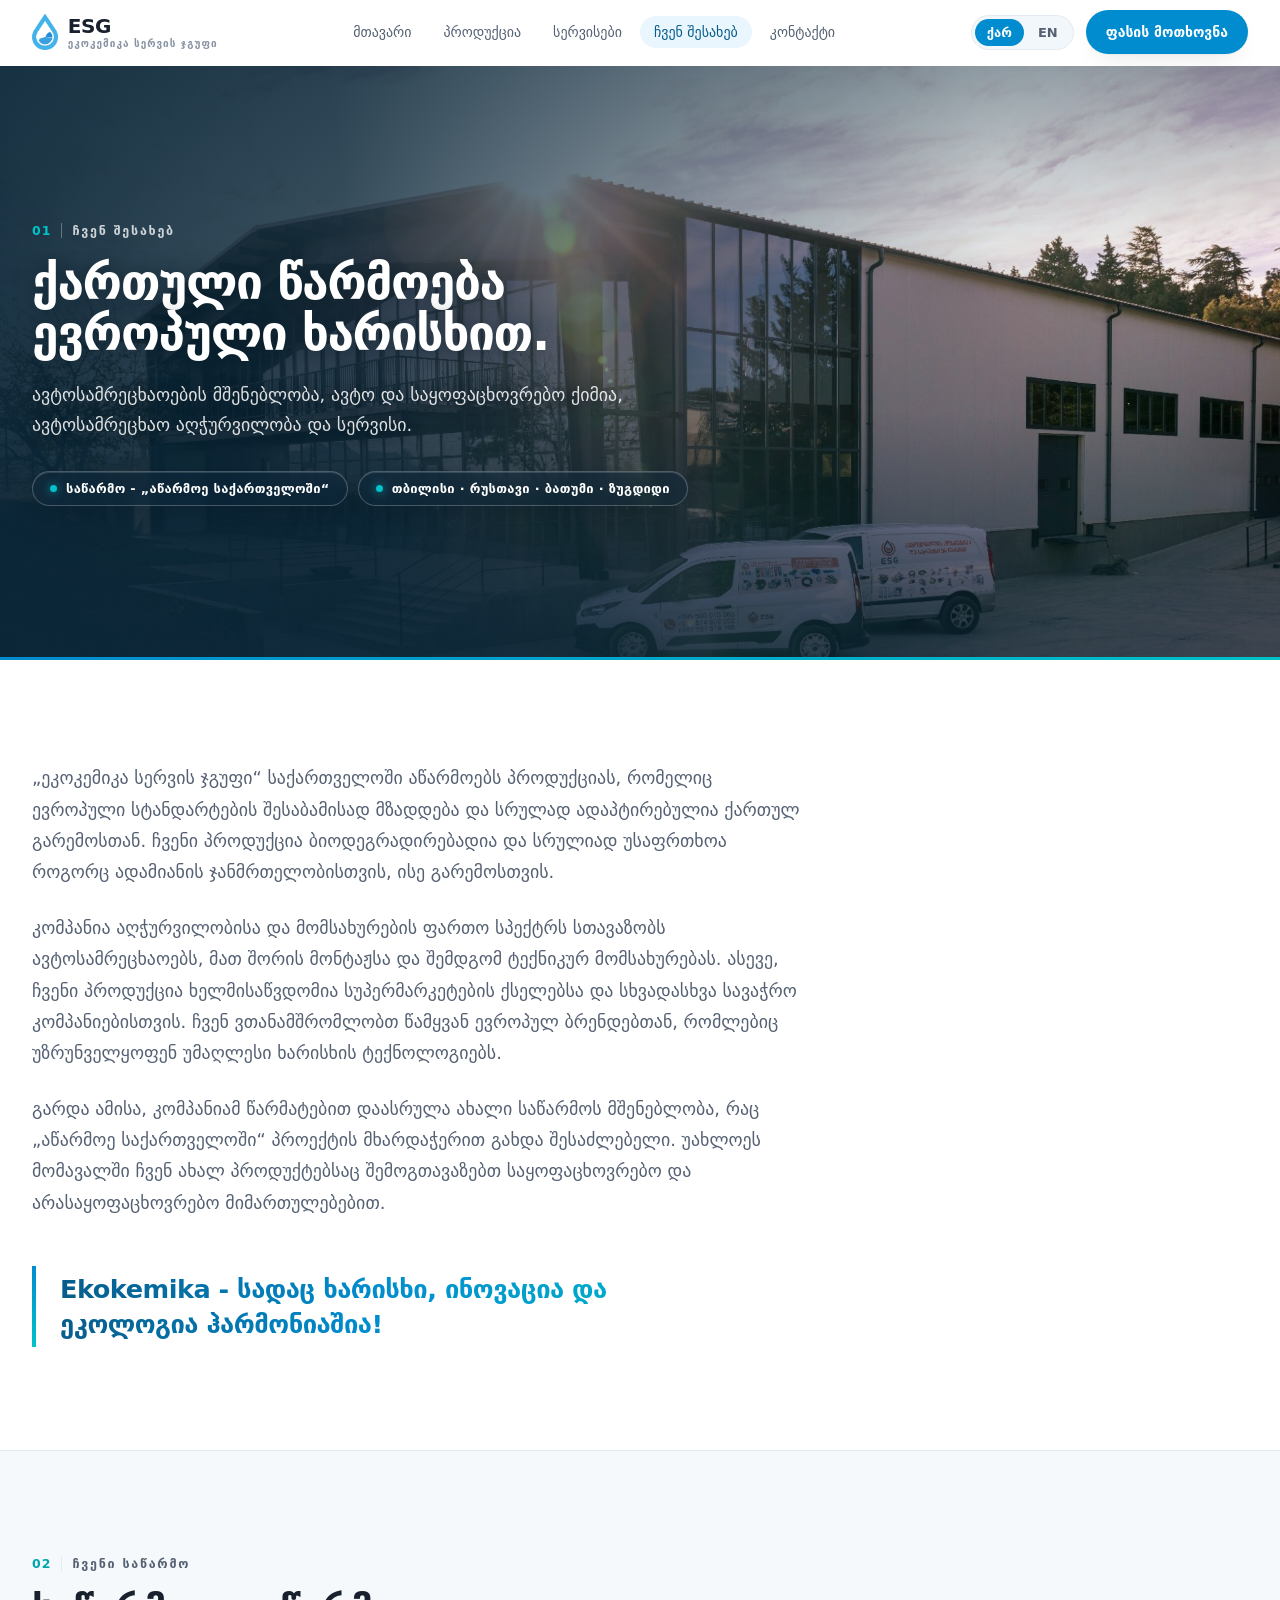
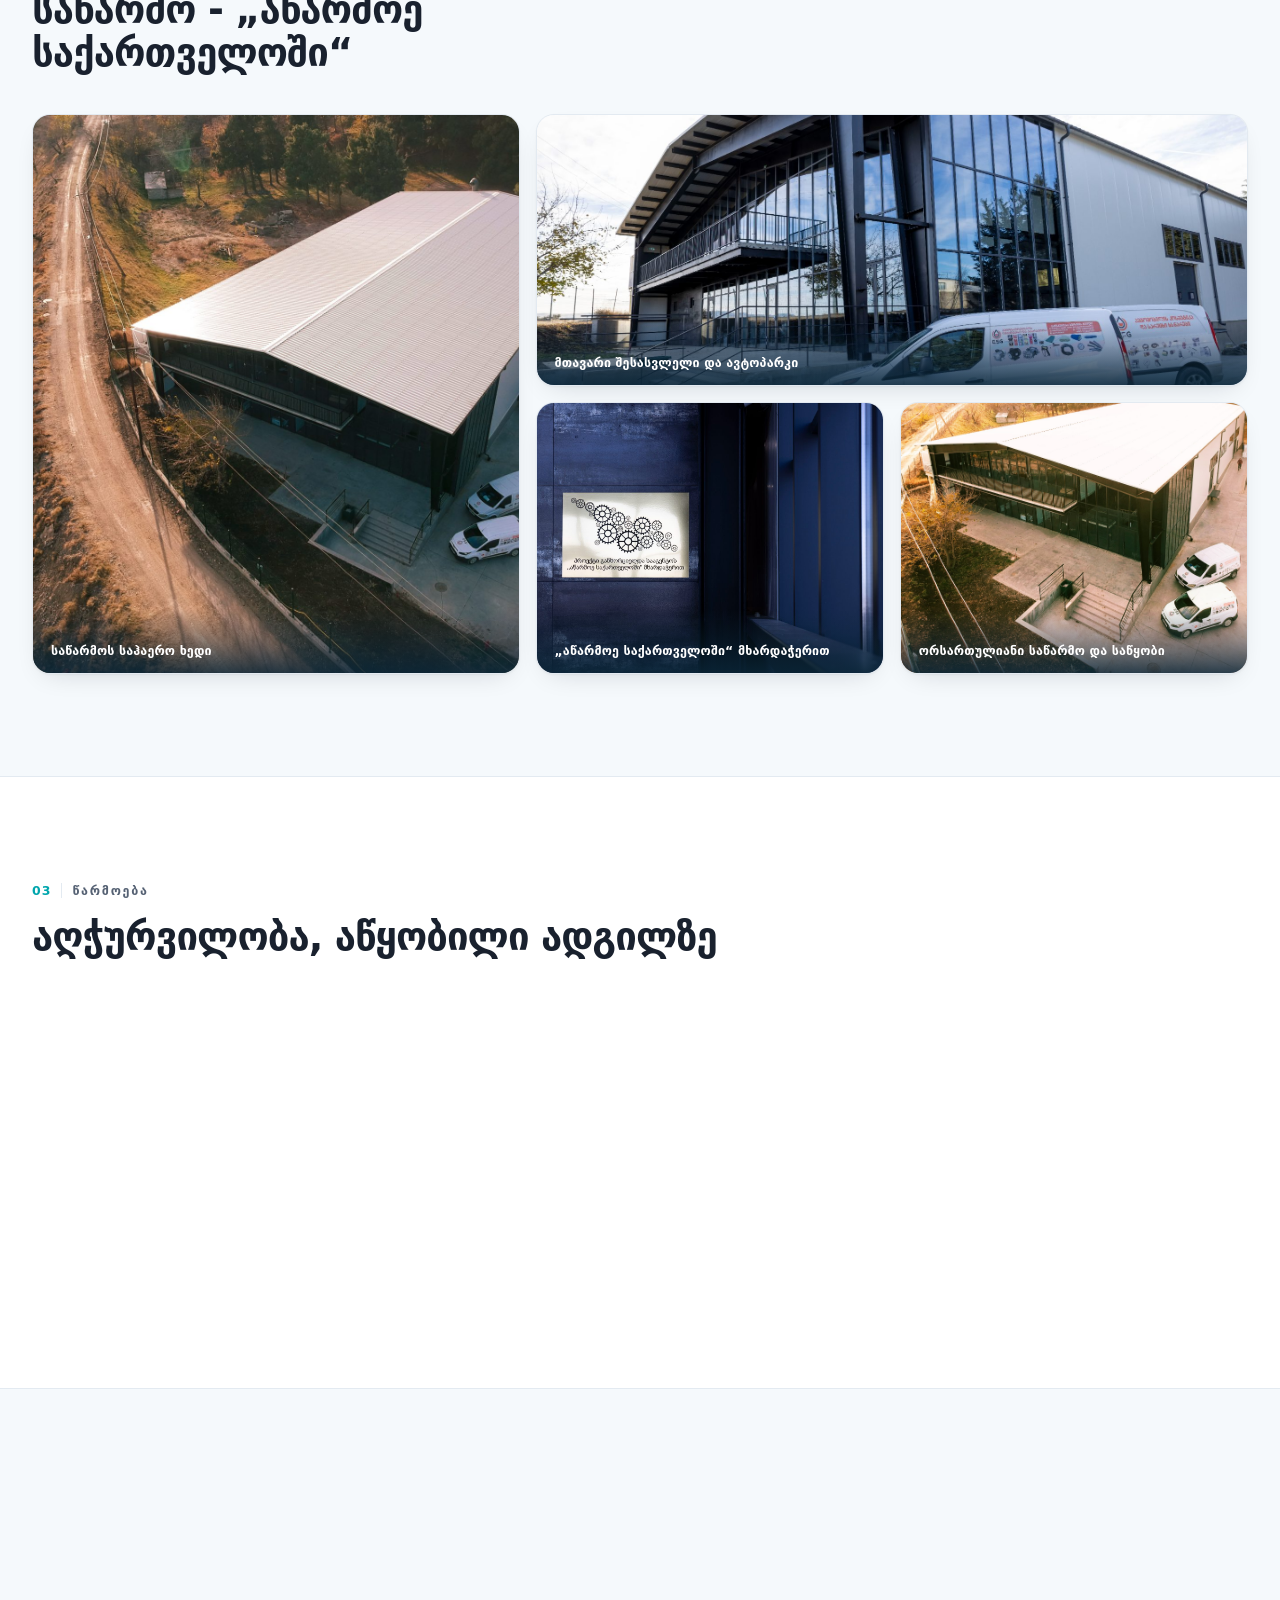
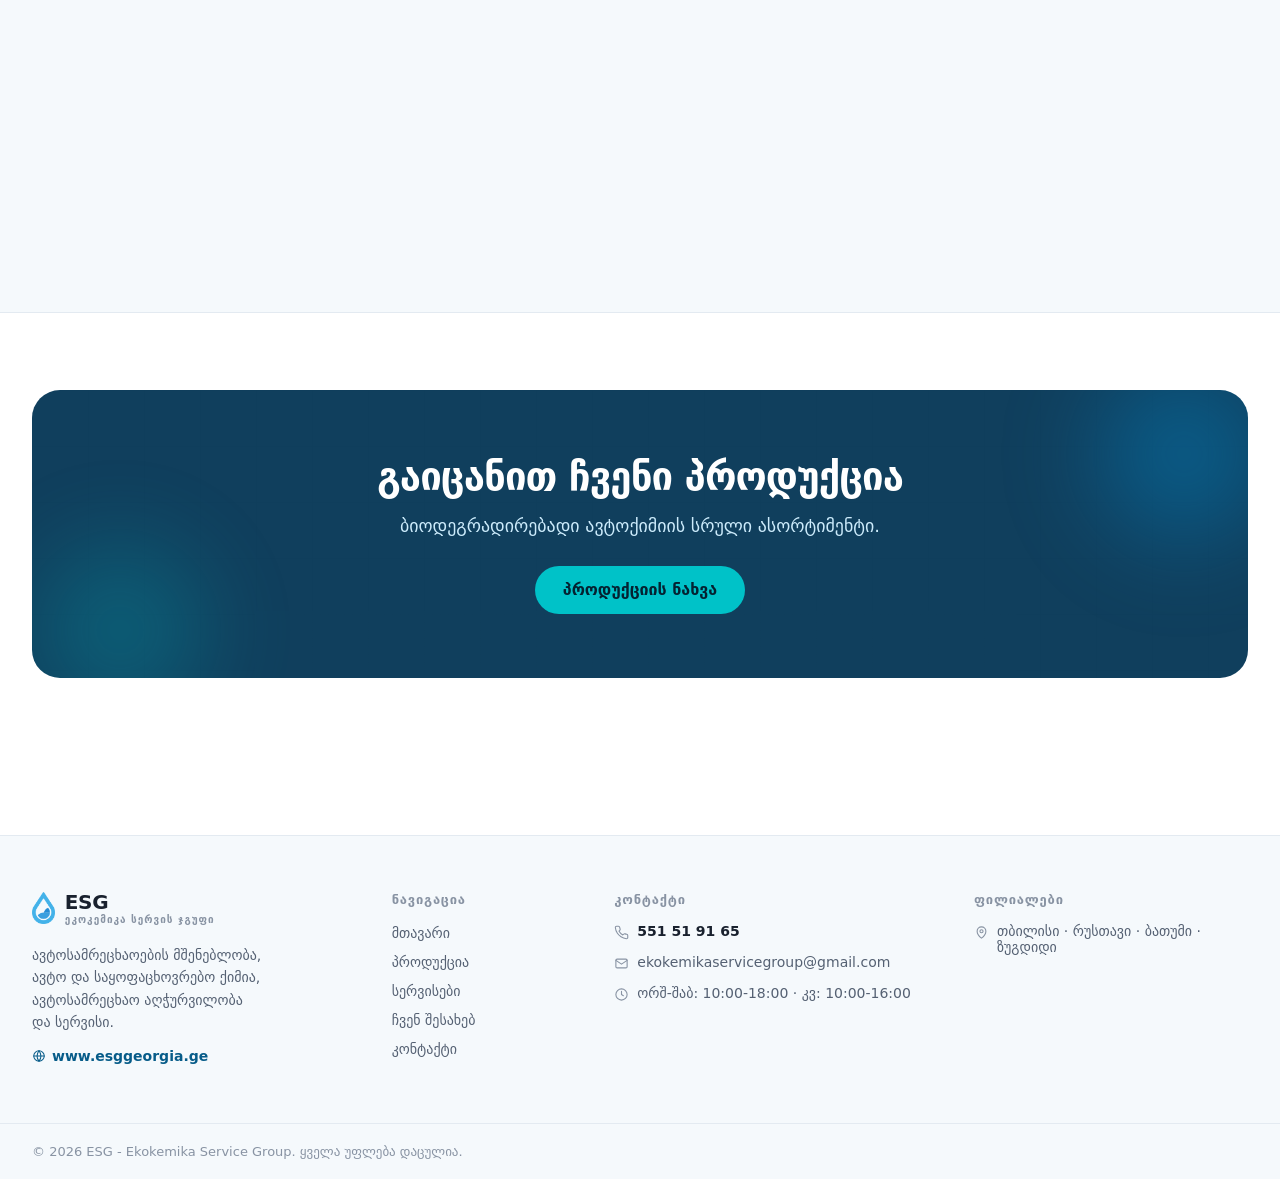
==== commit 191286b3: "SEO: meta tags, keywords, structured data, sitemap, robots.txt" ====
--- a/about.html
+++ b/about.html
@@ -3,16 +3,20 @@
 <head>
 <meta charset="UTF-8" />
 <meta name="viewport" content="width=device-width, initial-scale=1.0" />
-<title>ESG - ჩვენ შესახებ</title>
-<link rel="preconnect" href="https://fonts.googleapis.com" />
-<link rel="preconnect" href="https://fonts.gstatic.com" crossorigin />
-<link href="https://fonts.googleapis.com/css2?family=Noto+Sans+Georgian:wght@400;500;600;700;800;900&display=swap" rel="stylesheet" />
-<meta name="description" content="ეკოკემიკა სერვის ჯგუფი - ქართული წარმოება ევროპული ხარისხით. ახალი საწარმო „აწარმოე საქართველოში“ პროექტის მხარდაჭერით." />
-<meta property="og:type" content="website" />
-<meta property="og:site_name" content="ESG - Ekokemika Service Group" />
-<meta property="og:title" content="ESG - ჩვენ შესახებ" />
-<meta property="og:description" content="ქართული წარმოება ევროპული ხარისხით - ბიოდეგრადირებადი ავტოქიმია." />
-<meta property="og:image" content="assets/fac-hero.jpg" />
+<title>ჩვენ შესახებ | ESG - ქართული ავტოქიმიის მწარმოებელი თბილისი</title>
+<link rel=”preconnect” href=”https://fonts.googleapis.com” />
+<link rel=”preconnect” href=”https://fonts.gstatic.com” crossorigin />
+<link href=”https://fonts.googleapis.com/css2?family=Noto+Sans+Georgian:wght@400;500;600;700;800;900&display=swap” rel=”stylesheet” />
+<meta name=”description” content=”ESG - ეკოკემიკა სერვის ჯგუფი. ქართული ავტოქიმიის მწარმოებელი, „აწარმოე საქართველოში” პროექტის მხარდაჭერით. ბიოდეგრადირებადი ავტოშამპუნი ევროპული ხარისხით.” />
+<meta name=”keywords” content=”ქართული ავტოქიმია, ავტოქიმიის მწარმოებელი, ESG ეკოკემიკა, ekokemika service group, აწარმოე საქართველოში, ბიოდეგრადირებადი ავტოშამპუნი” />
+<meta name=”robots” content=”index, follow” />
+<link rel=”canonical” href=”https://esggeorgia.ge/about.html” />
+<meta property=”og:type” content=”website” />
+<meta property=”og:url” content=”https://esggeorgia.ge/about.html” />
+<meta property=”og:site_name” content=”ESG - Ekokemika Service Group” />
+<meta property=”og:title” content=”ჩვენ შესახებ | ESG - ქართული ავტოქიმიის მწარმოებელი” />
+<meta property=”og:description” content=”ქართული ავტოქიმიის მწარმოებელი ევროპული ხარისხით. „აწარმოე საქართველოში” პროექტის მხარდაჭერით.” />
+<meta property=”og:image” content=”https://esggeorgia.ge/assets/fac-hero.jpg” />
 <link rel="icon" type="image/png" href="assets/esg-favicon.png" />
 <link rel="stylesheet" href="styles.css" />
 <script>document.documentElement.classList.add("js");</script>
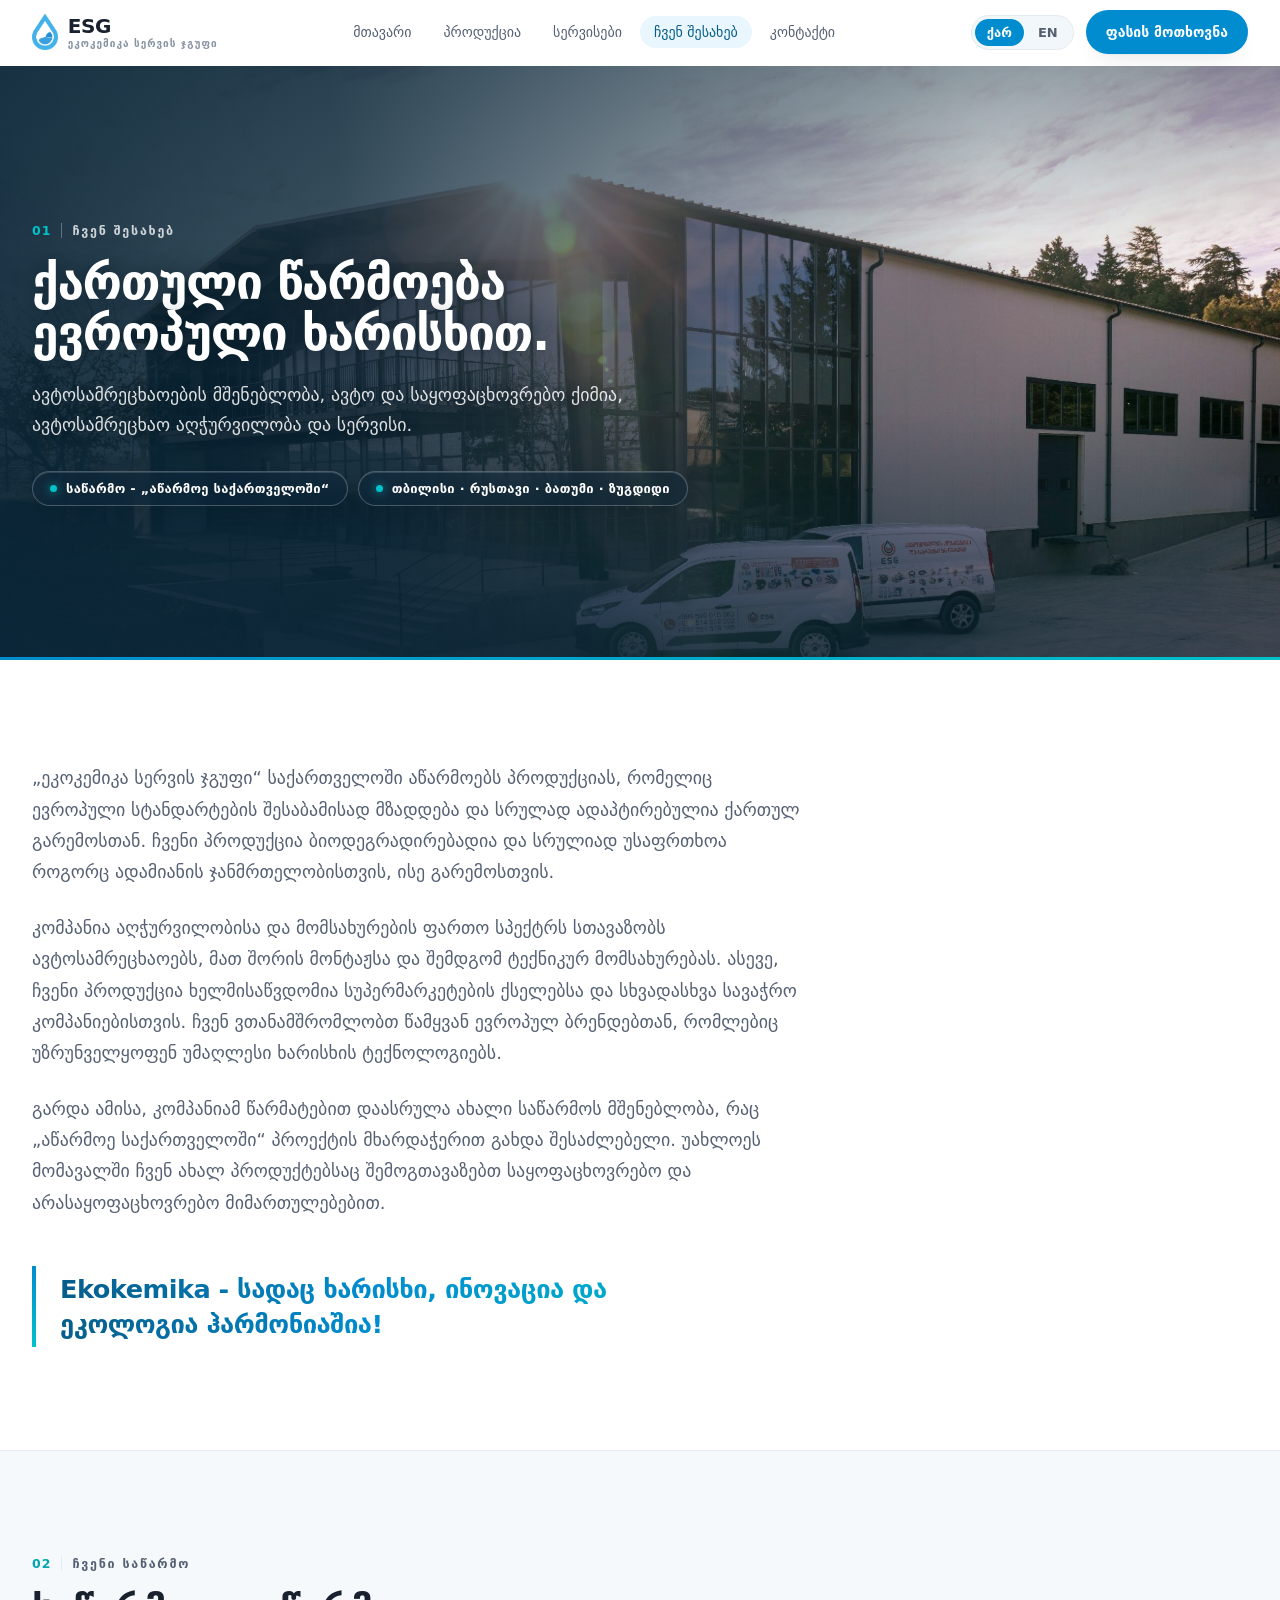
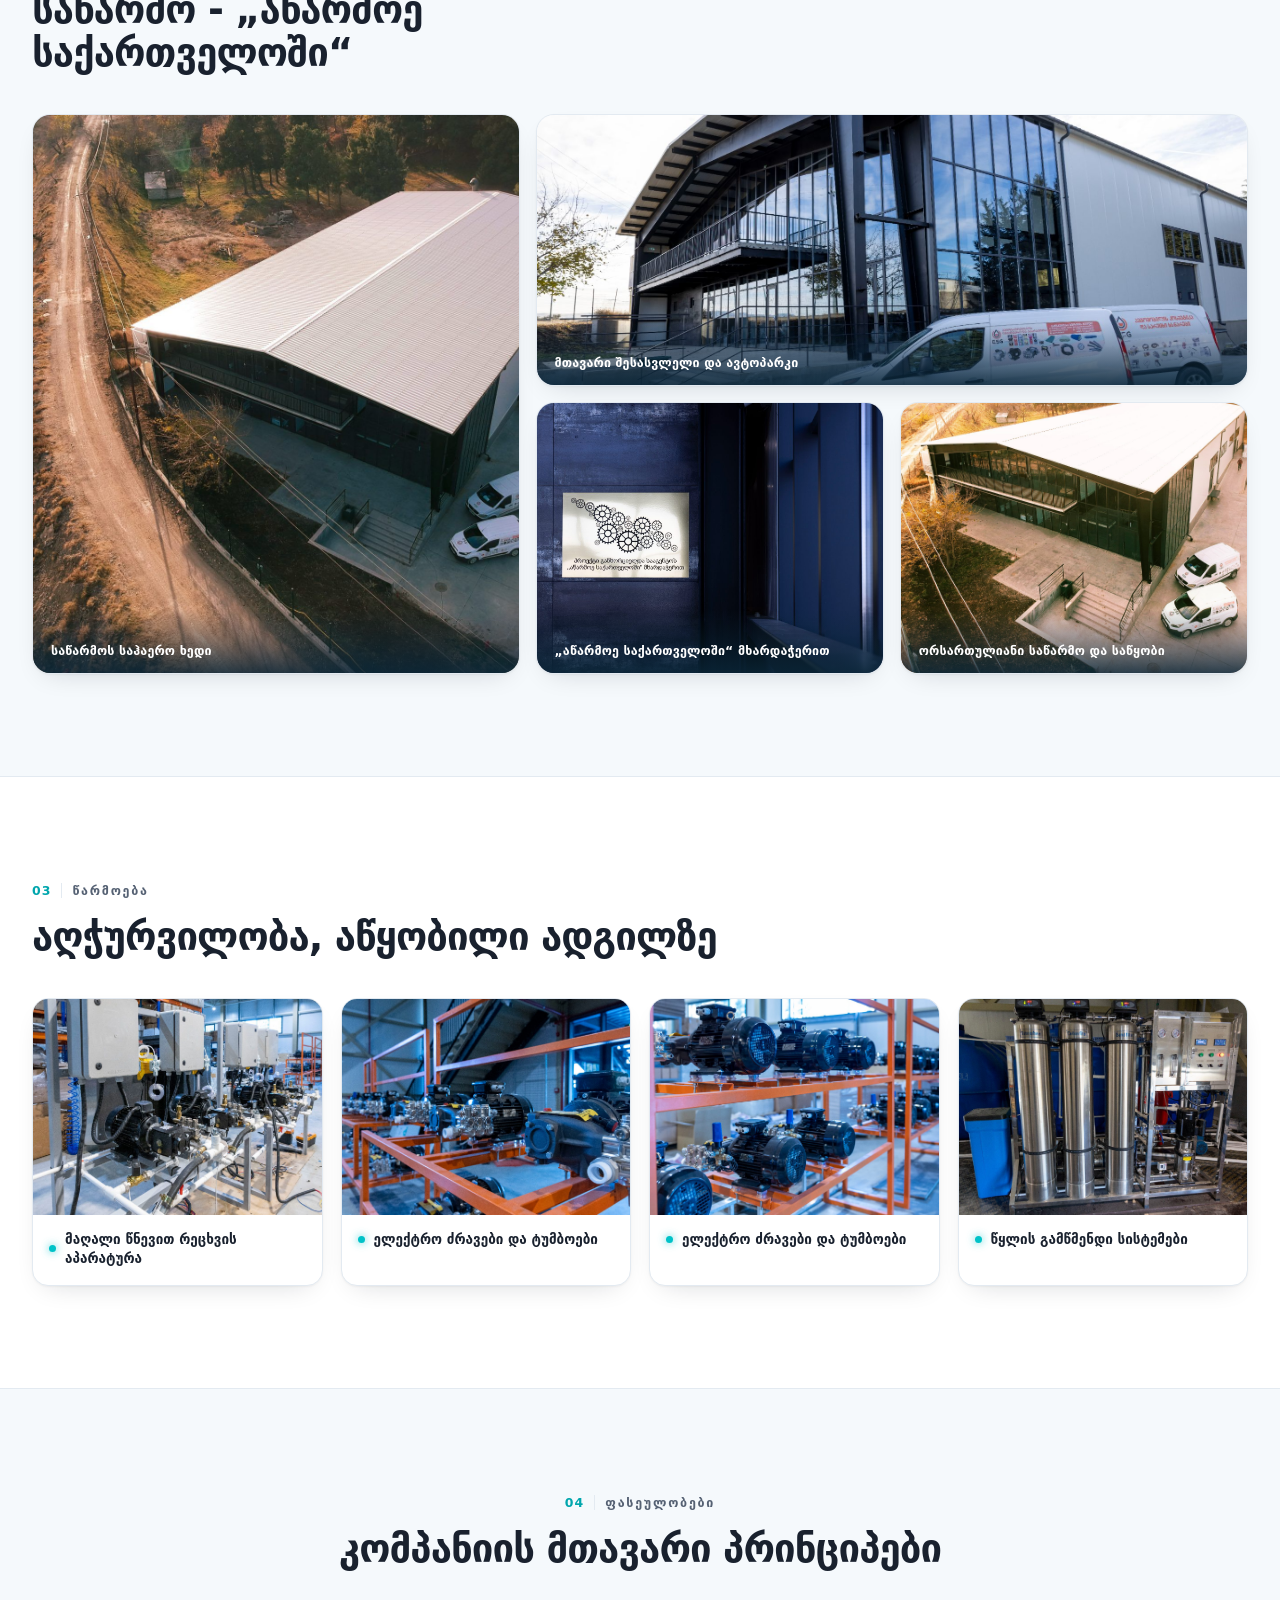
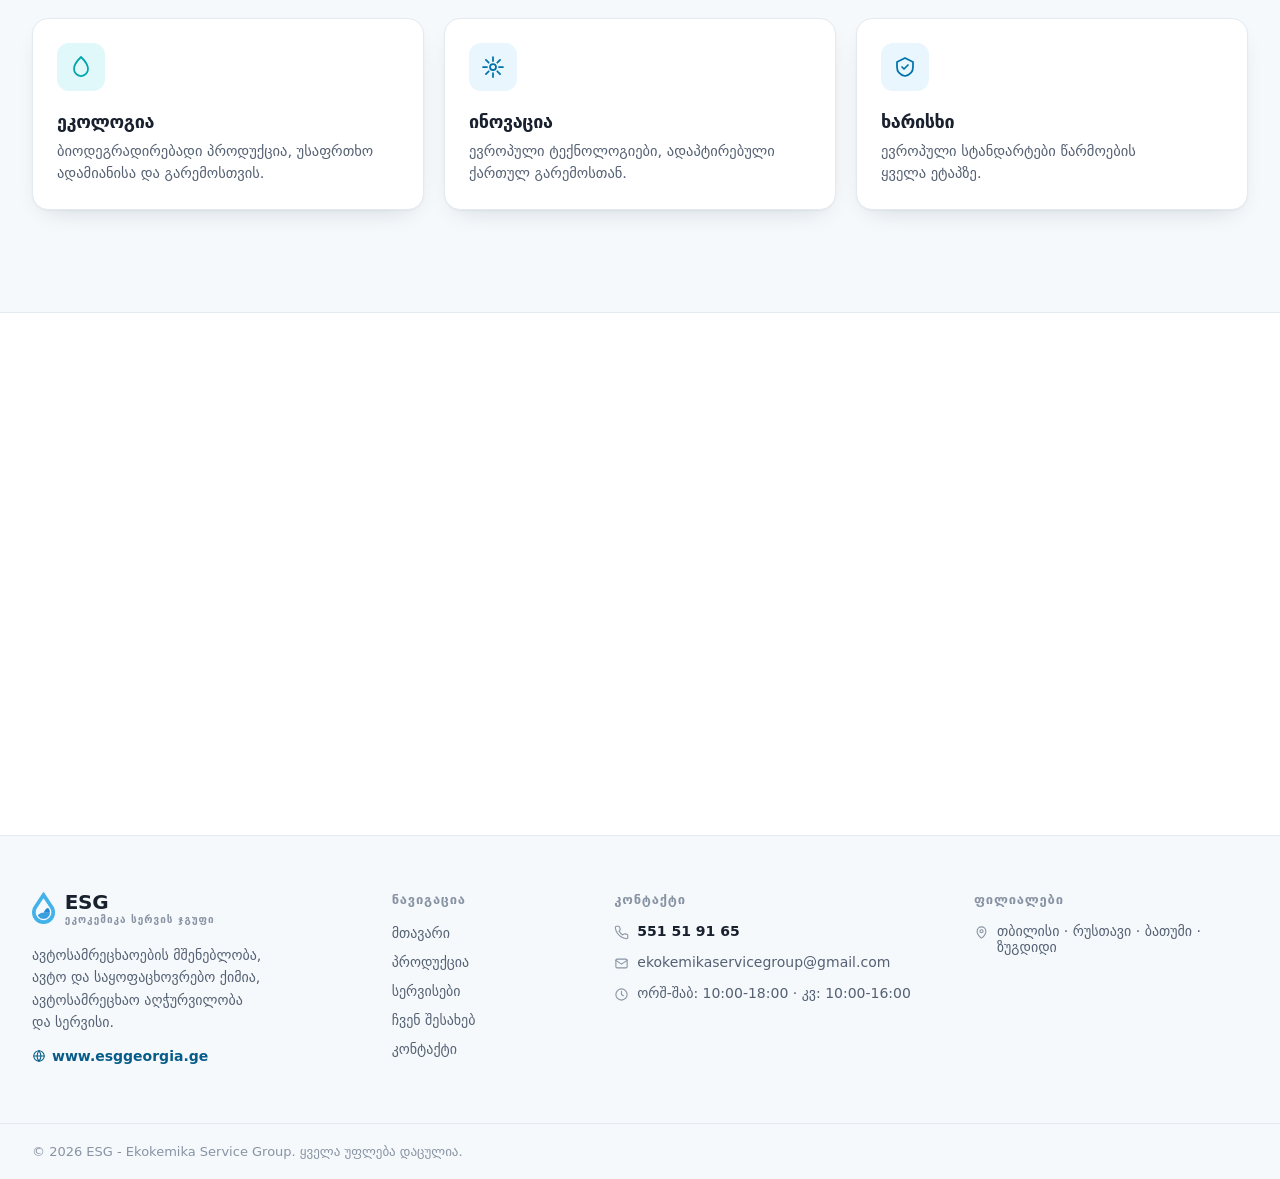
==== commit 3fc78b1b: "Security: add Content-Security-Policy meta to all pages" ====
--- a/about.html
+++ b/about.html
@@ -2,6 +2,7 @@
 <html lang="ka">
 <head>
 <meta charset="UTF-8" />
+<meta http-equiv="Content-Security-Policy" content="default-src 'self'; script-src 'self' 'unsafe-inline'; style-src 'self' 'unsafe-inline' https://fonts.googleapis.com; font-src 'self' https://fonts.gstatic.com; img-src 'self' data:; frame-src https://*.google.com; connect-src 'self'; object-src 'none'; base-uri 'self'; form-action 'self' mailto:; upgrade-insecure-requests" />
 <meta name="viewport" content="width=device-width, initial-scale=1.0" />
 <title>ჩვენ შესახებ | ESG - ქართული ავტოქიმიის მწარმოებელი თბილისი</title>
 <link rel=”preconnect” href=”https://fonts.googleapis.com” />
--- a/styles.css
+++ b/styles.css
@@ -330,6 +330,15 @@
 .filters .tab{position:relative; z-index:1; flex:none; appearance:none; border:0; background:transparent; cursor:pointer; font-family:inherit; font-size:14px; font-weight:600; color:var(--ink-muted); padding:9px 18px; border-radius:999px; white-space:nowrap; transition:color .25s var(--ease-brand);}
 .filters .tab[aria-selected="true"]{color:var(--brand-fg);}
 .filters .pillslide{position:absolute; z-index:0; top:5px; bottom:5px; left:0; width:0; border-radius:999px; background:var(--brand-500); box-shadow:var(--shadow-soft); transition:left .3s var(--ease-brand), width .3s var(--ease-brand);}
+/* Mobile: show every category at once (wrap to rows) instead of a hidden
+   sideways-scroll row. The sliding pill can't span rows, so the active tab
+   gets a solid fill directly. */
+@media(max-width:640px){
+  .filters{flex-wrap:wrap; justify-content:center; overflow-x:visible; border-radius:18px; gap:7px;}
+  .filters .pillslide{display:none;}
+  .filters .tab{padding:10px 15px; border:1px solid var(--border); background:var(--surface);}
+  .filters .tab[aria-selected="true"]{background:var(--brand-500); color:var(--brand-fg); border-color:var(--brand-500);}
+}
 
 .product-grid{display:grid; gap:20px; margin-top:32px; grid-template-columns:1fr;}
 @media(min-width:640px){.product-grid{grid-template-columns:repeat(2,1fr);}}
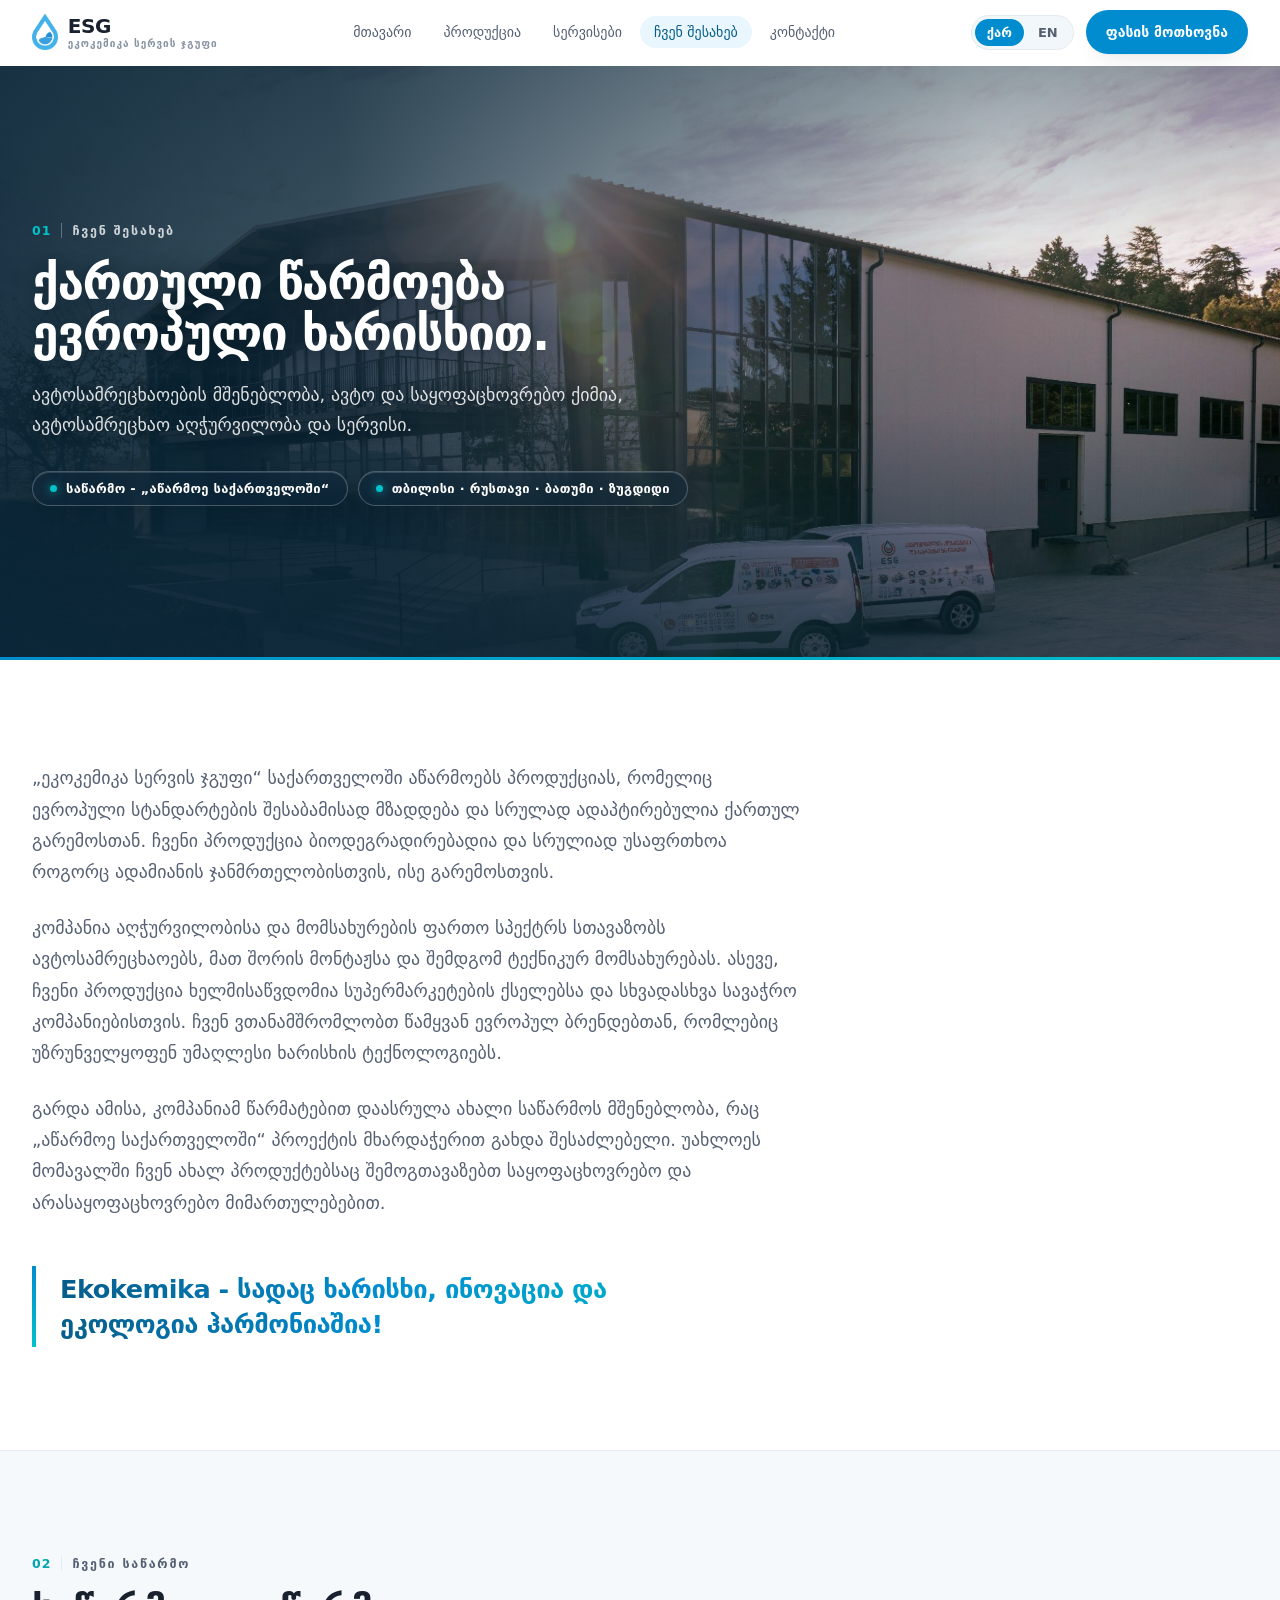
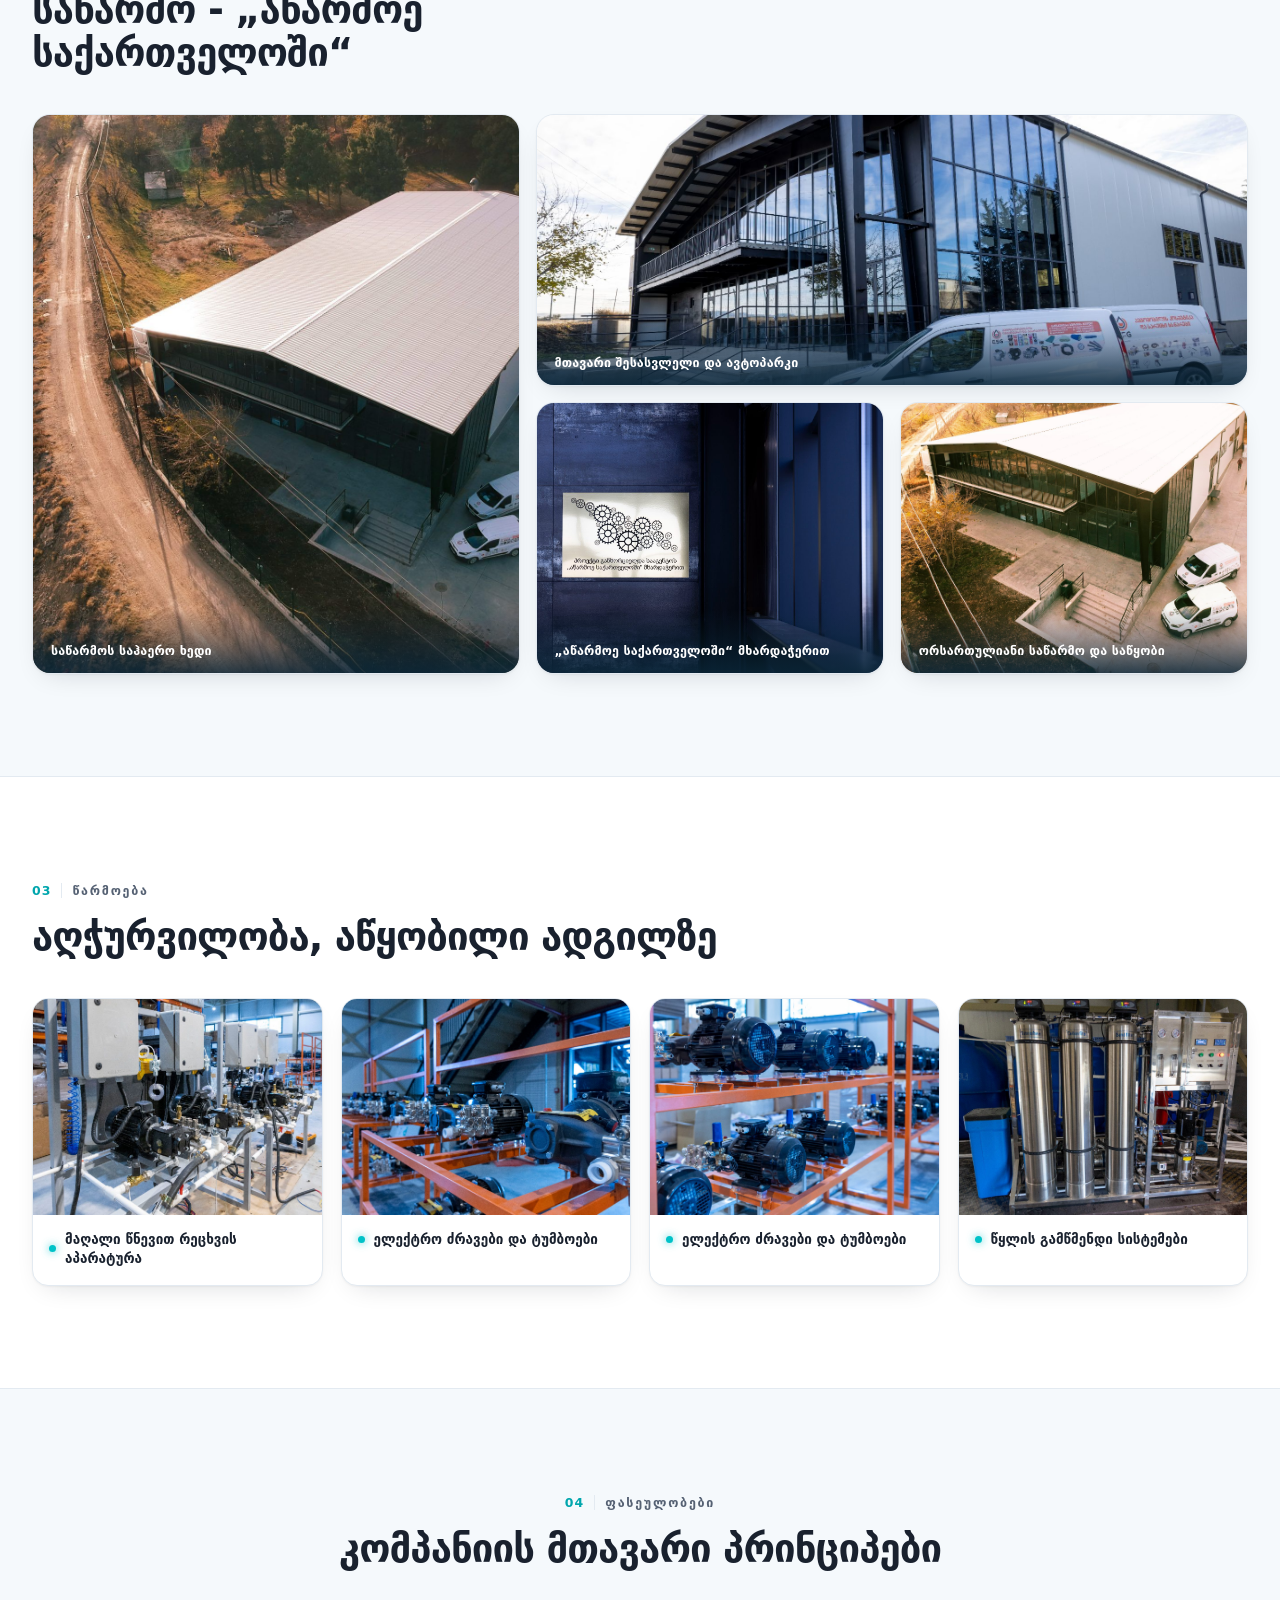
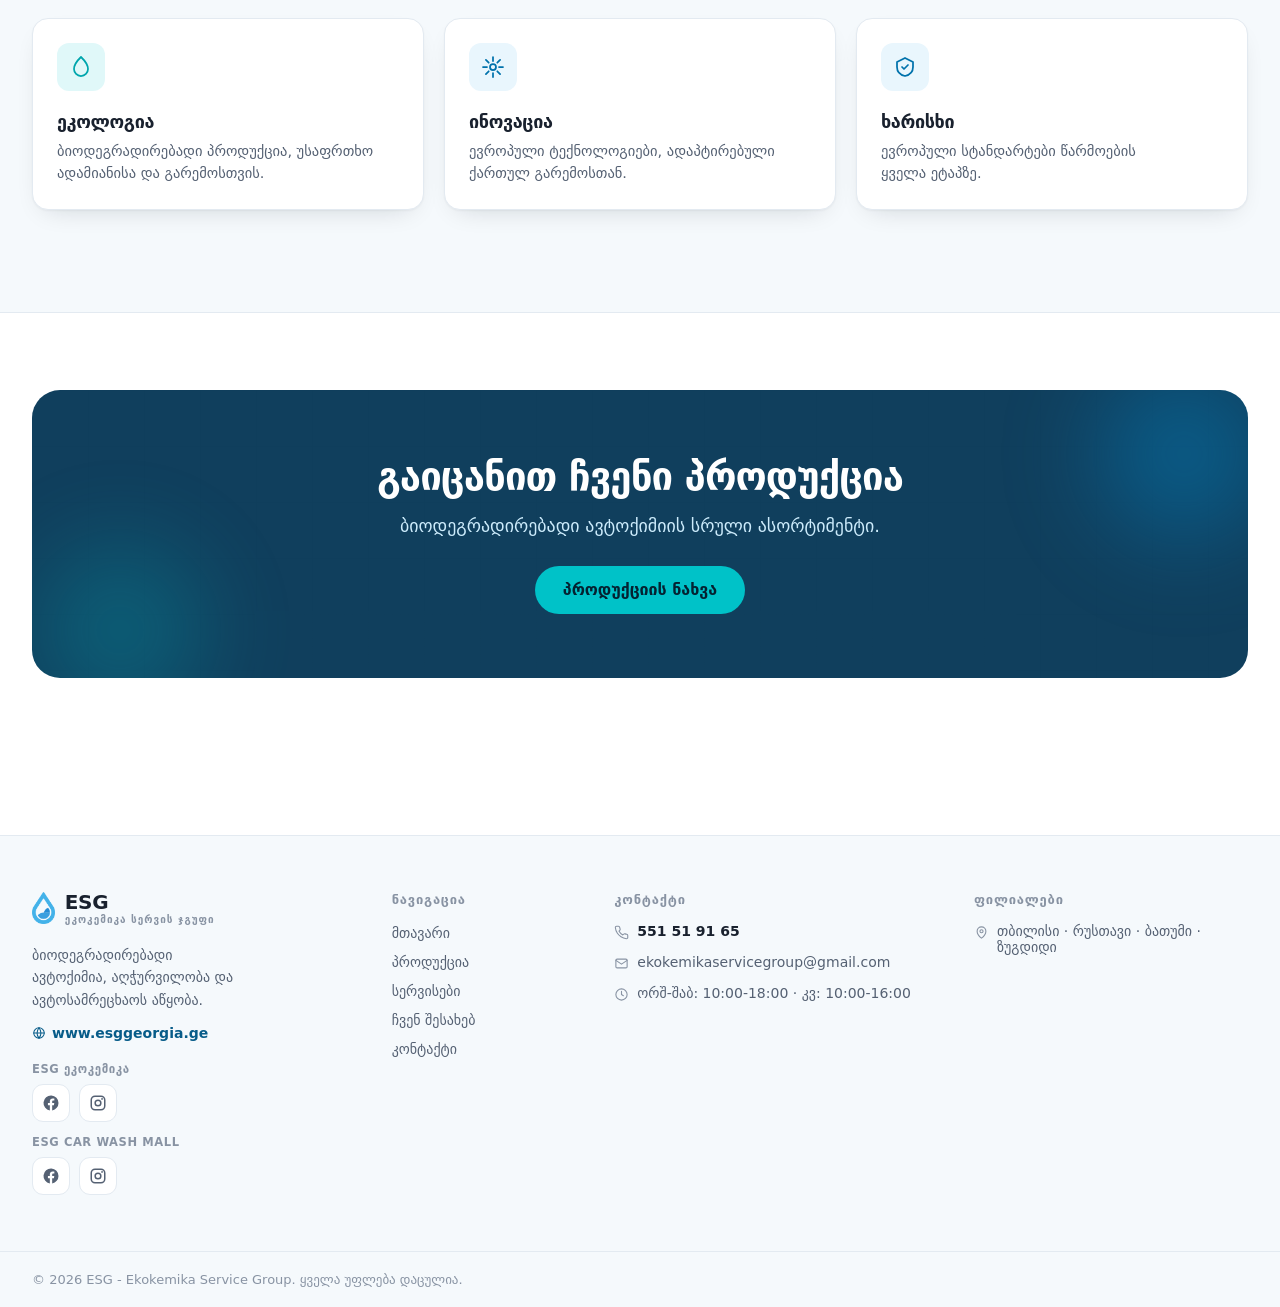
==== commit ee8ac9d8: "Standardize footer across all pages (socials + clickable contacts + აწყობა tagline); fix smart-quote" ====
--- a/about.html
+++ b/about.html
@@ -5,20 +5,22 @@
 <meta http-equiv="Content-Security-Policy" content="default-src 'self'; script-src 'self' 'unsafe-inline'; style-src 'self' 'unsafe-inline' https://fonts.googleapis.com; font-src 'self' https://fonts.gstatic.com; img-src 'self' data:; frame-src https://*.google.com; connect-src 'self'; object-src 'none'; base-uri 'self'; form-action 'self' mailto:; upgrade-insecure-requests" />
 <meta name="viewport" content="width=device-width, initial-scale=1.0" />
 <title>ჩვენ შესახებ | ESG - ქართული ავტოქიმიის მწარმოებელი თბილისი</title>
-<link rel=”preconnect” href=”https://fonts.googleapis.com” />
-<link rel=”preconnect” href=”https://fonts.gstatic.com” crossorigin />
-<link href=”https://fonts.googleapis.com/css2?family=Noto+Sans+Georgian:wght@400;500;600;700;800;900&display=swap” rel=”stylesheet” />
-<meta name=”description” content=”ESG - ეკოკემიკა სერვის ჯგუფი. ქართული ავტოქიმიის მწარმოებელი, „აწარმოე საქართველოში” პროექტის მხარდაჭერით. ბიოდეგრადირებადი ავტოშამპუნი ევროპული ხარისხით.” />
-<meta name=”keywords” content=”ქართული ავტოქიმია, ავტოქიმიის მწარმოებელი, ESG ეკოკემიკა, ekokemika service group, აწარმოე საქართველოში, ბიოდეგრადირებადი ავტოშამპუნი” />
-<meta name=”robots” content=”index, follow” />
-<link rel=”canonical” href=”https://esggeorgia.ge/about.html” />
-<meta property=”og:type” content=”website” />
-<meta property=”og:url” content=”https://esggeorgia.ge/about.html” />
-<meta property=”og:site_name” content=”ESG - Ekokemika Service Group” />
-<meta property=”og:title” content=”ჩვენ შესახებ | ESG - ქართული ავტოქიმიის მწარმოებელი” />
-<meta property=”og:description” content=”ქართული ავტოქიმიის მწარმოებელი ევროპული ხარისხით. „აწარმოე საქართველოში” პროექტის მხარდაჭერით.” />
-<meta property=”og:image” content=”https://esggeorgia.ge/assets/fac-hero.jpg” />
-<link rel="icon" type="image/png" href="assets/esg-favicon.png" />
+<link rel="preconnect" href="https://fonts.googleapis.com" />
+<link rel="preconnect" href="https://fonts.gstatic.com" crossorigin />
+<link href="https://fonts.googleapis.com/css2?family=Noto+Sans+Georgian:wght@400;500;600;700;800;900&display=swap" rel="stylesheet" />
+<meta name="description" content="ESG - ეკოკემიკა სერვის ჯგუფი. ქართული ავტოქიმიის მწარმოებელი, „აწარმოე საქართველოში“ პროექტის მხარდაჭერით. ბიოდეგრადირებადი ავტოშამპუნი ევროპული ხარისხით." />
+<meta name="keywords" content="ქართული ავტოქიმია, ავტოქიმიის მწარმოებელი, ESG ეკოკემიკა, ekokemika service group, აწარმოე საქართველოში, ბიოდეგრადირებადი ავტოშამპუნი" />
+<meta name="robots" content="index, follow" />
+<link rel="canonical" href="https://esggeorgia.ge/about.html" />
+<meta property="og:type" content="website" />
+<meta property="og:url" content="https://esggeorgia.ge/about.html" />
+<meta property="og:site_name" content="ESG - Ekokemika Service Group" />
+<meta property="og:title" content="ჩვენ შესახებ | ESG - ქართული ავტოქიმიის მწარმოებელი" />
+<meta property="og:description" content="ქართული ავტოქიმიის მწარმოებელი ევროპული ხარისხით. „აწარმოე საქართველოში“ პროექტის მხარდაჭერით." />
+<meta property="og:image" content="https://esggeorgia.ge/assets/fac-hero.jpg" />
+<link rel="icon" href="/favicon.ico" sizes="any" />
+<link rel="icon" type="image/png" href="/assets/esg-favicon.png" />
+<link rel="apple-touch-icon" href="/assets/esg-favicon.png" />
 <link rel="stylesheet" href="styles.css" />
 <script>document.documentElement.classList.add("js");</script>
 </head>
@@ -208,8 +210,24 @@
           <img src="assets/esg-drop.png" alt="ESG" style="height:32px" />
           <span class="wm"><span class="name">ESG</span><span class="sub i18n" data-ka="ეკოკემიკა სერვის ჯგუფი" data-en="Ekokemika Service Group">ეკოკემიკა სერვის ჯგუფი</span></span>
         </a>
-        <p class="tagline i18n" data-ka="ავტოსამრეცხაოების მშენებლობა, ავტო და საყოფაცხოვრებო ქიმია, ავტოსამრეცხაო აღჭურვილობა და სერვისი." data-en="Car-wash construction, automotive & household chemistry, car-wash equipment and service.">ავტოსამრეცხაოების მშენებლობა, ავტო და საყოფაცხოვრებო ქიმია, ავტოსამრეცხაო აღჭურვილობა და სერვისი.</p>
+        <p class="tagline i18n" data-ka="ბიოდეგრადირებადი ავტოქიმია, აღჭურვილობა და ავტოსამრეცხაოს აწყობა." data-en="Biodegradable car chemistry, equipment and car-wash construction.">ბიოდეგრადირებადი ავტოქიმია, აღჭურვილობა და ავტოსამრეცხაოს აწყობა.</p>
         <span class="web"><svg class="icon" viewBox="0 0 24 24"><circle cx="12" cy="12" r="9"/><path d="M3 12h18M12 3a15 15 0 0 1 0 18M12 3a15 15 0 0 0 0 18"/></svg>www.esggeorgia.ge</span>
+        <div class="socials">
+          <div class="sgroup">
+            <span class="sname">ESG <span class="i18n" data-ka="ეკოკემიკა" data-en="Ekokemika">ეკოკემიკა</span></span>
+            <span class="sicons">
+              <a href="https://www.facebook.com/ESG.Ekokemika" target="_blank" rel="noopener" aria-label="Facebook - ESG Ekokemika"><svg viewBox="0 0 24 24" fill="currentColor"><path d="M22 12a10 10 0 1 0-11.56 9.88v-6.99H7.9V12h2.54V9.8c0-2.5 1.49-3.89 3.78-3.89 1.09 0 2.24.2 2.24.2v2.46h-1.26c-1.24 0-1.63.77-1.63 1.56V12h2.78l-.44 2.89h-2.34v6.99A10 10 0 0 0 22 12z"/></svg></a>
+              <a href="https://www.instagram.com/esg.ekokemika/" target="_blank" rel="noopener" aria-label="Instagram - ESG Ekokemika"><svg viewBox="0 0 24 24" fill="none" stroke="currentColor" stroke-width="2"><rect x="3" y="3" width="18" height="18" rx="5"/><circle cx="12" cy="12" r="3.8"/><circle cx="17.4" cy="6.6" r="1.2" fill="currentColor" stroke="none"/></svg></a>
+            </span>
+          </div>
+          <div class="sgroup">
+            <span class="sname">ESG Car Wash Mall</span>
+            <span class="sicons">
+              <a href="https://www.facebook.com/profile.php?id=61590106427028" target="_blank" rel="noopener" aria-label="Facebook - ESG Car Wash Mall"><svg viewBox="0 0 24 24" fill="currentColor"><path d="M22 12a10 10 0 1 0-11.56 9.88v-6.99H7.9V12h2.54V9.8c0-2.5 1.49-3.89 3.78-3.89 1.09 0 2.24.2 2.24.2v2.46h-1.26c-1.24 0-1.63.77-1.63 1.56V12h2.78l-.44 2.89h-2.34v6.99A10 10 0 0 0 22 12z"/></svg></a>
+              <a href="https://www.instagram.com/esgcarwashmall/" target="_blank" rel="noopener" aria-label="Instagram - ESG Car Wash Mall"><svg viewBox="0 0 24 24" fill="none" stroke="currentColor" stroke-width="2"><rect x="3" y="3" width="18" height="18" rx="5"/><circle cx="12" cy="12" r="3.8"/><circle cx="17.4" cy="6.6" r="1.2" fill="currentColor" stroke="none"/></svg></a>
+            </span>
+          </div>
+        </div>
       </div>
       <div>
         <h4 class="i18n" data-ka="ნავიგაცია" data-en="Navigation">ნავიგაცია</h4>
@@ -224,8 +242,8 @@
       <div>
         <h4 class="i18n" data-ka="კონტაქტი" data-en="Contact">კონტაქტი</h4>
         <ul>
-          <li><span class="lk"><svg class="icon" viewBox="0 0 24 24"><path d="M22 16.9v3a2 2 0 0 1-2.2 2 19.8 19.8 0 0 1-8.6-3 19.5 19.5 0 0 1-6-6 19.8 19.8 0 0 1-3-8.6A2 2 0 0 1 4.1 2h3a2 2 0 0 1 2 1.7c.1.9.4 1.8.7 2.6a2 2 0 0 1-.5 2.1L8.1 9.9a16 16 0 0 0 6 6l1.5-1.2a2 2 0 0 1 2.1-.5c.8.3 1.7.6 2.6.7a2 2 0 0 1 1.7 2z"/></svg><span class="nm">551 51 91 65</span></span></li>
-          <li><span class="lk"><svg class="icon" viewBox="0 0 24 24"><rect x="3" y="5" width="18" height="14" rx="2"/><path d="m3 7 9 6 9-6"/></svg>ekokemikaservicegroup@gmail.com</span></li>
+          <li><a class="lk" href="tel:+995551519165"><svg class="icon" viewBox="0 0 24 24"><path d="M22 16.9v3a2 2 0 0 1-2.2 2 19.8 19.8 0 0 1-8.6-3 19.5 19.5 0 0 1-6-6 19.8 19.8 0 0 1-3-8.6A2 2 0 0 1 4.1 2h3a2 2 0 0 1 2 1.7c.1.9.4 1.8.7 2.6a2 2 0 0 1-.5 2.1L8.1 9.9a16 16 0 0 0 6 6l1.5-1.2a2 2 0 0 1 2.1-.5c.8.3 1.7.6 2.6.7a2 2 0 0 1 1.7 2z"/></svg><span class="nm">551 51 91 65</span></a></li>
+          <li><a class="lk" href="mailto:ekokemikaservicegroup@gmail.com"><svg class="icon" viewBox="0 0 24 24"><rect x="3" y="5" width="18" height="14" rx="2"/><path d="m3 7 9 6 9-6"/></svg>ekokemikaservicegroup@gmail.com</a></li>
           <li><span class="lk"><svg class="icon" viewBox="0 0 24 24"><circle cx="12" cy="12" r="9"/><path d="M12 7v5l3 2"/></svg><span class="i18n" data-ka="ორშ-შაბ: 10:00-18:00 · კვ: 10:00-16:00" data-en="Mon-Sat: 10:00-18:00 · Sun: 10:00-16:00">ორშ-შაბ: 10:00-18:00 · კვ: 10:00-16:00</span></span></li>
         </ul>
       </div>
--- a/styles.css
+++ b/styles.css
@@ -221,6 +221,57 @@
   .hero .stage .pill,.hero .stage .tagcard{animation:none}
 }
 
+/* ---- hero product showcase (Biskonto bottles, light premium panel) ---- */
+.hero .stage--showcase{
+  background:
+    radial-gradient(115% 95% at 50% 6%, #ffffff 0%, var(--surface-2) 52%, var(--bg-subtle) 100%);
+  border:1px solid var(--border);
+  box-shadow:var(--shadow-lift), 0 0 110px -46px color-mix(in oklab,var(--brand-500) 60%,transparent);
+}
+.hero .stage--showcase::after{
+  box-shadow:inset 0 0 0 1px rgba(255,255,255,.7), inset 0 1px 0 0 rgba(255,255,255,.9);
+}
+.hero .stage--showcase .showcase-bg{position:absolute; inset:0; z-index:0; border-radius:26px; overflow:hidden; pointer-events:none;}
+.hero .stage--showcase .showcase-bg::before{
+  content:""; position:absolute; left:50%; top:46%; width:78%; height:64%; transform:translate(-50%,-50%);
+  border-radius:50%;
+  background:radial-gradient(closest-side, color-mix(in oklab,var(--brand-300) 42%,transparent), transparent 72%);
+  filter:blur(36px);
+}
+.hero .stage--showcase .showcase-bg::after{
+  content:""; position:absolute; inset:0;
+  background-image:radial-gradient(color-mix(in oklab,var(--brand-700) 12%,transparent) 1px, transparent 1.4px);
+  background-size:22px 22px;
+  -webkit-mask-image:radial-gradient(ellipse 70% 60% at 50% 42%, #000 35%, transparent 78%);
+  mask-image:radial-gradient(ellipse 70% 60% at 50% 42%, #000 35%, transparent 78%);
+  opacity:.5;
+}
+.hero .stage--showcase .bottles{position:absolute; inset:0; z-index:2;}
+.hero .stage--showcase .bottle{position:absolute; bottom:13%; width:auto; object-fit:contain;
+  filter:drop-shadow(0 26px 26px rgba(16,63,93,.26)) drop-shadow(0 6px 10px rgba(16,63,93,.16));}
+.hero .stage--showcase .b-back{left:50%; transform:translateX(-50%); height:80%; z-index:1; bottom:15%;}
+.hero .stage--showcase .b-left{left:9%; height:50%; z-index:2; transform:rotate(-4deg); transform-origin:bottom center; animation:bobA 7.5s ease-in-out infinite;}
+.hero .stage--showcase .b-right{right:8%; height:55%; z-index:3; transform:rotate(3deg); transform-origin:bottom center; animation:bobB 8.5s ease-in-out .4s infinite;}
+/* soft floor reflection */
+.hero .stage--showcase .bottles::after{
+  content:""; position:absolute; left:50%; bottom:11%; transform:translateX(-50%);
+  width:74%; height:34px; border-radius:50%;
+  background:radial-gradient(closest-side, rgba(16,63,93,.28), transparent 75%);
+  filter:blur(6px); z-index:0;
+}
+/* light-glass pills + tagcard over the bright panel */
+.hero .stage--showcase .pill{color:var(--brand-800); background:rgba(255,255,255,.82); border:1px solid var(--border-strong);
+  backdrop-filter:blur(8px) saturate(1.1); -webkit-backdrop-filter:blur(8px) saturate(1.1); box-shadow:var(--shadow-soft);}
+.hero .stage--showcase .pill .icon{color:var(--accent-strong);}
+.hero .stage--showcase .tagcard{background:rgba(255,255,255,.88); border:1px solid var(--border-strong); box-shadow:var(--shadow-lift);}
+.hero .stage--showcase .tagcard .logomark{background:var(--brand-50); border:1px solid var(--border);}
+.hero .stage--showcase .tagcard .logomark img{filter:none;}
+.hero .stage--showcase .tagcard .tc-k{color:var(--brand-800);}
+.hero .stage--showcase .tagcard .tc-s{color:var(--ink-muted);}
+@media(prefers-reduced-motion:reduce){
+  .hero .stage--showcase .b-left,.hero .stage--showcase .b-right{animation:none}
+}
+
 /* =========================================================================
    CARDS - categories / features / contact / branches (shared recipe)
    ========================================================================= */
@@ -325,20 +376,21 @@
 /* =========================================================================
    PRODUCT CATALOG
    ========================================================================= */
-.filters{position:relative; display:flex; flex-wrap:nowrap; gap:6px; padding:5px; border-radius:999px; background:var(--surface); border:1px solid var(--border); box-shadow:var(--shadow-soft); max-width:100%; overflow-x:auto; scrollbar-width:none;}
-.filters::-webkit-scrollbar{display:none;}
-.filters .tab{position:relative; z-index:1; flex:none; appearance:none; border:0; background:transparent; cursor:pointer; font-family:inherit; font-size:14px; font-weight:600; color:var(--ink-muted); padding:9px 18px; border-radius:999px; white-space:nowrap; transition:color .25s var(--ease-brand);}
-.filters .tab[aria-selected="true"]{color:var(--brand-fg);}
-.filters .pillslide{position:absolute; z-index:0; top:5px; bottom:5px; left:0; width:0; border-radius:999px; background:var(--brand-500); box-shadow:var(--shadow-soft); transition:left .3s var(--ease-brand), width .3s var(--ease-brand);}
-/* Mobile: show every category at once (wrap to rows) instead of a hidden
-   sideways-scroll row. The sliding pill can't span rows, so the active tab
-   gets a solid fill directly. */
-@media(max-width:640px){
-  .filters{flex-wrap:wrap; justify-content:center; overflow-x:visible; border-radius:18px; gap:7px;}
-  .filters .pillslide{display:none;}
-  .filters .tab{padding:10px 15px; border:1px solid var(--border); background:var(--surface);}
-  .filters .tab[aria-selected="true"]{background:var(--brand-500); color:var(--brand-fg); border-color:var(--brand-500);}
-}
+/* category filter - self-contained icon chips (wrap on desktop, wrap/scroll on mobile) */
+.filters{display:flex; flex-wrap:wrap; gap:10px; flex:1 1 auto; min-width:0;}
+.filters .pillslide{display:none;}
+.filters .tab{display:inline-flex; align-items:center; gap:9px; appearance:none; cursor:pointer; font-family:inherit;
+  padding:9px 15px 9px 11px; border-radius:13px; background:var(--surface); border:1px solid var(--border-strong);
+  transition:transform .2s var(--ease-brand), box-shadow .2s var(--ease-brand), background .2s var(--ease-brand), border-color .2s var(--ease-brand);}
+.filters .tab .ci{display:grid; place-items:center; width:26px; height:26px; border-radius:8px; background:var(--brand-50); color:var(--brand-600); flex:none; transition:background .2s, color .2s;}
+.filters .tab .ci svg{width:16px; height:16px; fill:none; stroke:currentColor; stroke-width:2; stroke-linecap:round; stroke-linejoin:round;}
+.filters .tab .cl{font-size:14px; font-weight:600; color:var(--ink); white-space:nowrap;}
+.filters .tab .cn{font-size:12px; font-weight:700; color:var(--ink-faint); background:var(--bg-subtle); border-radius:999px; padding:2px 8px; font-variant-numeric:tabular-nums; transition:background .2s, color .2s;}
+.filters .tab:hover{border-color:var(--brand-300); transform:translateY(-1px); box-shadow:var(--shadow-soft);}
+.filters .tab[aria-selected="true"]{background:var(--brand-500); border-color:var(--brand-500); box-shadow:var(--shadow-pop);}
+.filters .tab[aria-selected="true"] .ci{background:rgba(255,255,255,.18); color:#fff;}
+.filters .tab[aria-selected="true"] .cl{color:#fff;}
+.filters .tab[aria-selected="true"] .cn{background:rgba(255,255,255,.22); color:#fff;}
 
 .product-grid{display:grid; gap:20px; margin-top:32px; grid-template-columns:1fr;}
 @media(min-width:640px){.product-grid{grid-template-columns:repeat(2,1fr);}}
@@ -403,7 +455,7 @@
 .pd-stage.equipment img,.pd-stage.cloths img{padding:clamp(24px,5%,52px);}
 
 /* catalog controls: filters + search + count */
-.catalog-controls{display:flex; flex-wrap:wrap; gap:14px; align-items:center; justify-content:space-between;}
+.catalog-controls{display:flex; flex-wrap:wrap; gap:16px; align-items:flex-start; justify-content:space-between;}
 .catalog-meta{margin-top:14px; font-size:13px; color:var(--ink-faint); font-variant-numeric:tabular-nums;}
 .psearch{position:relative; display:flex; align-items:center; flex:1 1 280px; max-width:380px; min-width:220px;}
 .psearch .ps-ico{position:absolute; left:15px; width:17px; height:17px; color:var(--ink-faint); pointer-events:none;}
@@ -713,10 +765,17 @@
 .footer-grid .tagline{margin-top:16px; font-size:14px; line-height:1.6; color:var(--ink-muted); max-width:30ch;}
 .footer-grid .web{margin-top:14px; display:inline-flex; align-items:center; gap:6px; font-size:14px; font-weight:600; color:var(--brand-700);}
 .footer-grid ul{list-style:none; margin:0; padding:0; display:flex; flex-direction:column; gap:10px;}
-.footer-grid li a,.footer-grid .lk{font-size:14px; color:var(--ink-muted); transition:color .2s; display:inline-flex; gap:8px; align-items:flex-start;}
+.footer-grid li a,.footer-grid .lk{font-size:14px; color:var(--ink-muted); transition:color .2s; display:inline-flex; gap:8px; align-items:flex-start; text-decoration:none;}
 .footer-grid li a:hover,.footer-grid .lk:hover{color:var(--brand-700);}
 .footer-grid .lk .icon{width:15px; height:15px; margin-top:2px; color:var(--ink-faint); flex:none;}
 .footer-grid .nm{color:var(--ink); font-weight:600;}
+.socials{margin-top:18px; display:flex; flex-direction:column; gap:13px;}
+.socials .sgroup{display:flex; flex-direction:column; gap:8px;}
+.socials .sname{font-size:11.5px; font-weight:700; letter-spacing:.05em; text-transform:uppercase; color:var(--ink-faint);}
+.socials .sicons{display:flex; gap:9px;}
+.socials a{width:38px; height:38px; border-radius:11px; display:grid; place-items:center; color:var(--ink-muted); border:1px solid var(--border); background:var(--surface); transition:color .2s, background .2s, border-color .2s, transform .2s;}
+.socials a svg{width:18px; height:18px;}
+.socials a:hover{color:#fff; background:var(--brand-700); border-color:var(--brand-700); transform:translateY(-2px);}
 .footer-bottom{border-top:1px solid var(--border); padding-block:20px; font-size:13px; color:var(--ink-faint);}
 
 /* =========================================================================
@@ -744,10 +803,10 @@
   .hero .strip .l{font-size:11.5px; line-height:1.35; overflow-wrap:anywhere;}
   .hero .cta .btn{flex:1 1 auto;}
 
-  /* filters: horizontal scroll strip (prevents wrap / pill-break ≤375) */
-  .filters{display:flex; flex-wrap:nowrap; max-width:100%; overflow-x:auto; -webkit-overflow-scrolling:touch; scrollbar-width:none;}
-  .filters::-webkit-scrollbar{display:none;}
-  .filters .tab{flex:0 0 auto; white-space:nowrap;}
+  /* filters: chips wrap into tidy rows on phones */
+  .filters{display:flex; flex-wrap:wrap; gap:8px;}
+  .filters .tab{flex:0 1 auto; padding:8px 13px 8px 9px;}
+  .filters .tab .cl{font-size:13.5px;}
 
   /* card insides a touch denser */
   .card{padding:20px;}
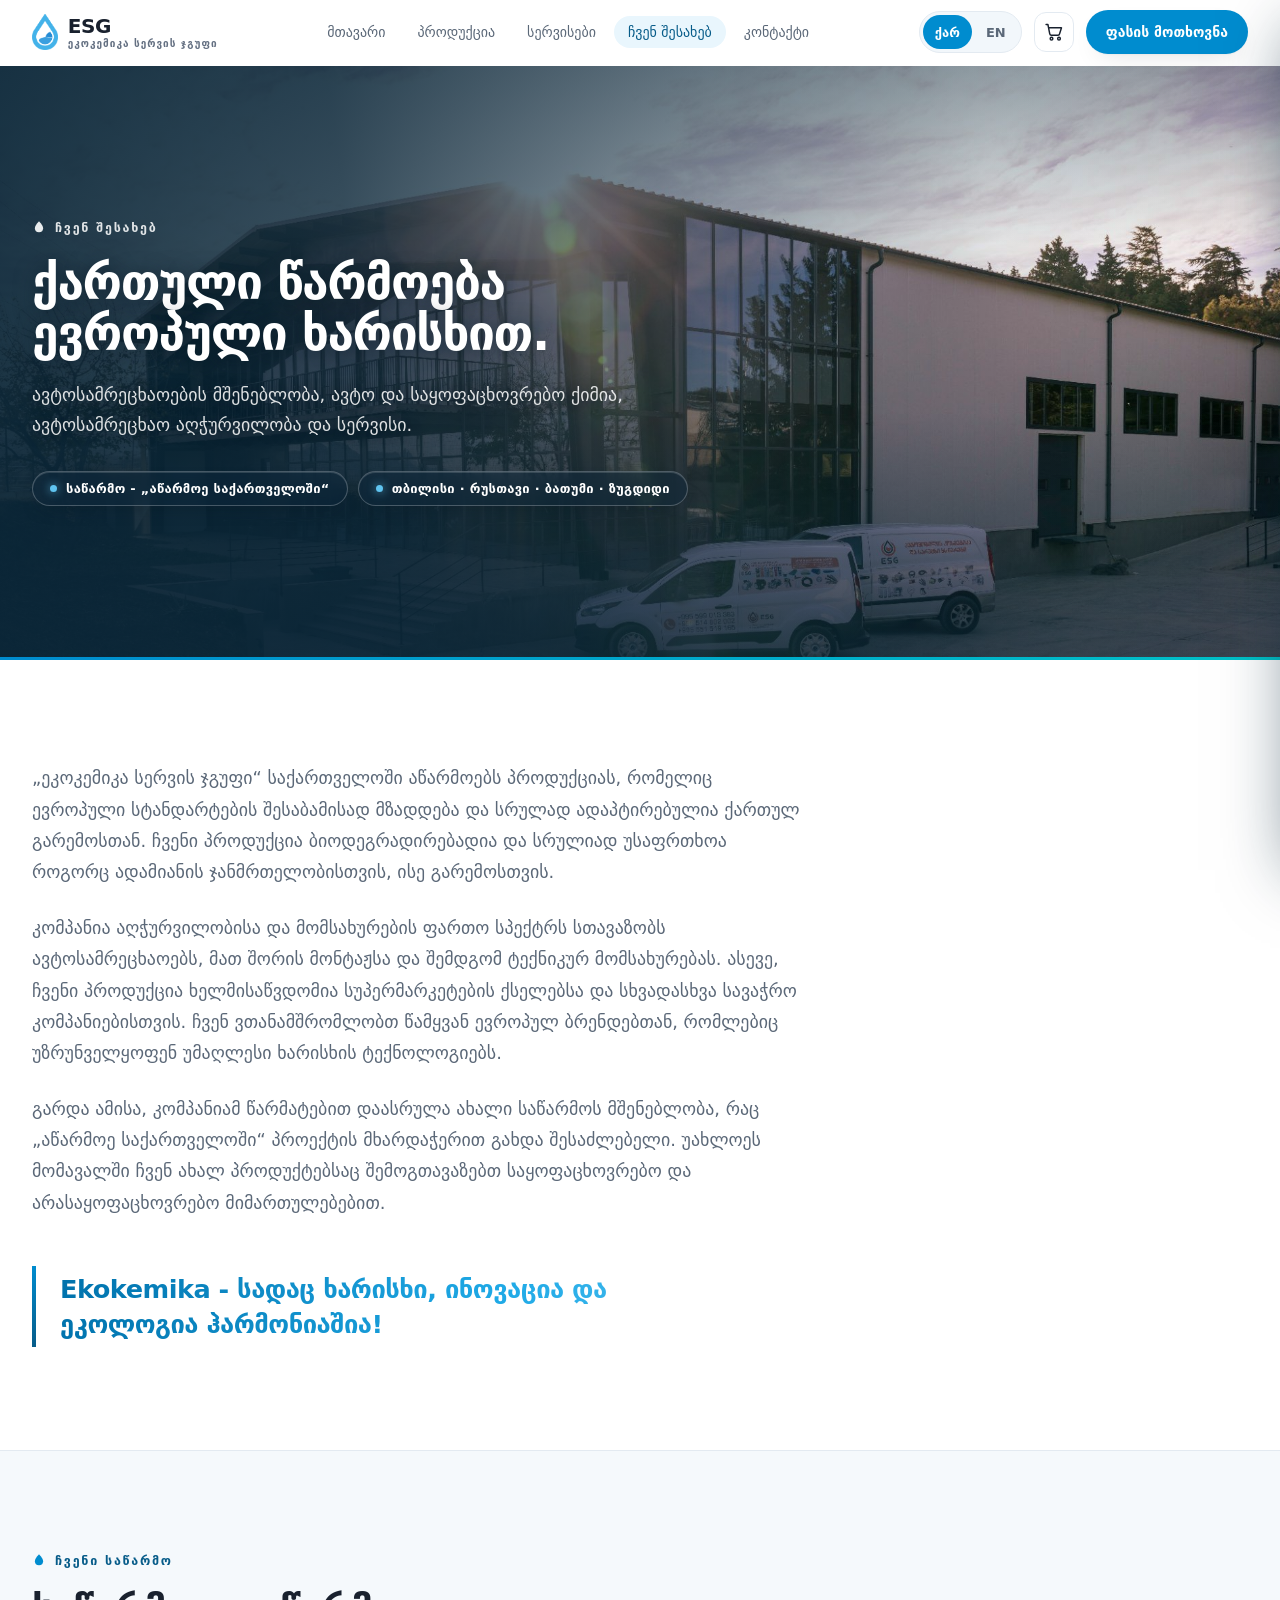
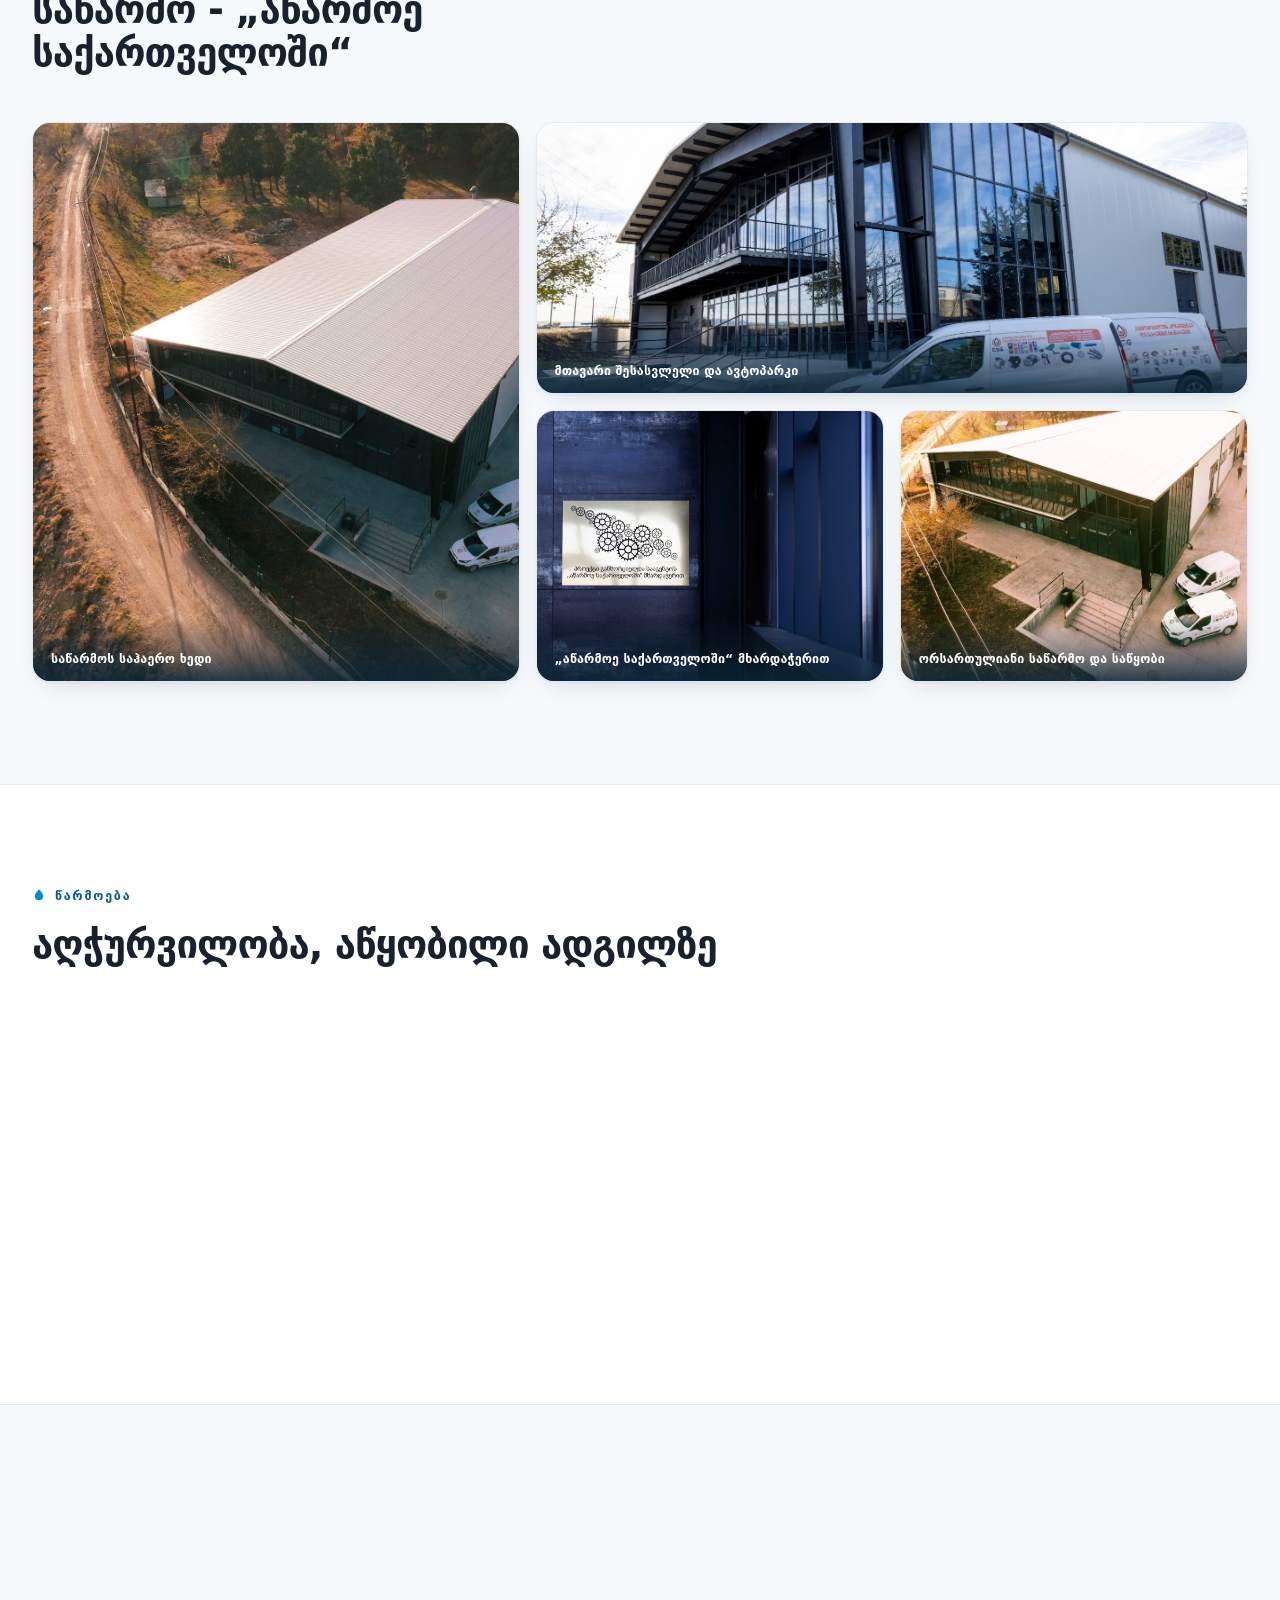
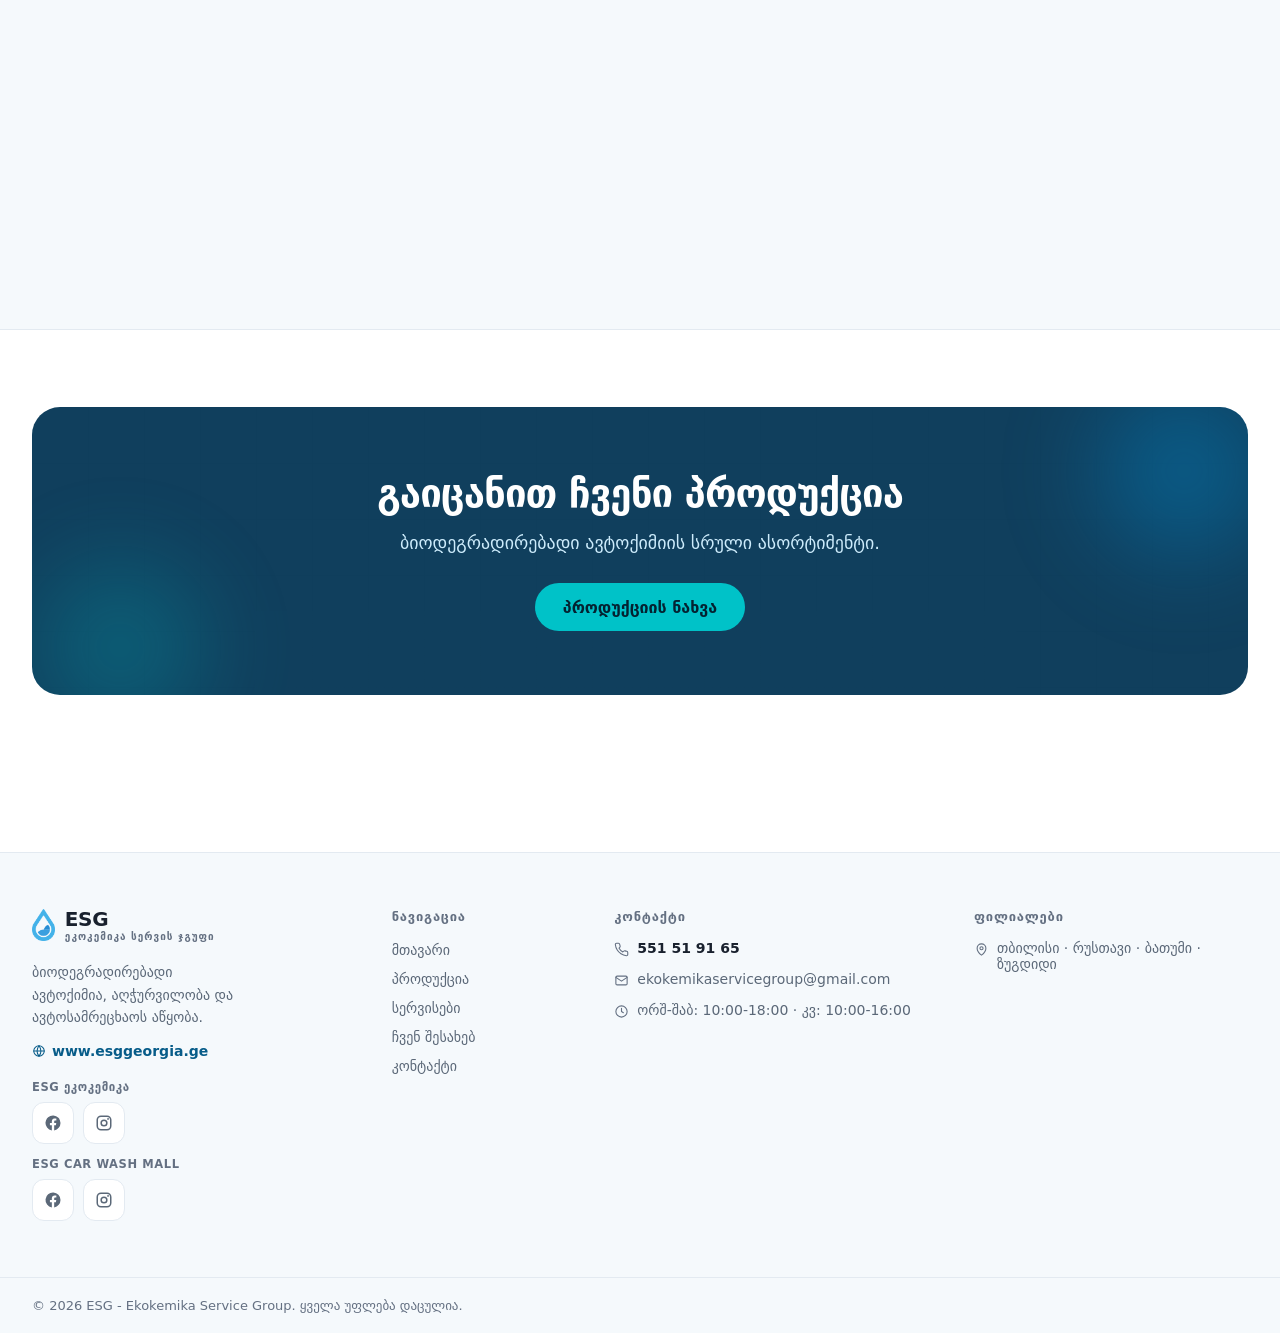
==== commit 68c893cd: "Deploy: design refresh + per-size prices + built-in cart & checkout (WhatsApp/email orders, COD); pr" ====
--- a/about.html
+++ b/about.html
@@ -80,7 +80,7 @@
     <div class="scrim"></div>
     <div class="container">
       <div class="inner">
-        <span class="eyebrow reveal"><span class="idx">01</span><span class="i18n" data-ka="ჩვენ შესახებ" data-en="About">ჩვენ შესახებ</span></span>
+        <span class="eyebrow reveal"><span class="i18n" data-ka="ჩვენ შესახებ" data-en="About">ჩვენ შესახებ</span></span>
         <h1 class="reveal i18n" data-delay="0.08" data-ka="ქართული წარმოება ევროპული ხარისხით." data-en="Made in Georgia, to European quality.">ქართული წარმოება ევროპული ხარისხით.</h1>
         <p class="lead reveal i18n" data-delay="0.16" data-ka="ავტოსამრეცხაოების მშენებლობა, ავტო და საყოფაცხოვრებო ქიმია, ავტოსამრეცხაო აღჭურვილობა და სერვისი." data-en="Car-wash construction, automotive & household chemistry, car-wash equipment and service.">ავტოსამრეცხაოების მშენებლობა, ავტო და საყოფაცხოვრებო ქიმია, ავტოსამრეცხაო აღჭურვილობა და სერვისი.</p>
         <div class="hero-meta reveal" data-delay="0.24">
@@ -108,7 +108,7 @@
   <section class="section section--alt">
     <div class="container">
       <div class="section-head reveal">
-        <span class="eyebrow"><span class="idx">02</span><span class="i18n" data-ka="ჩვენი საწარმო" data-en="Our facility">ჩვენი საწარმო</span></span>
+        <span class="eyebrow"><span class="i18n" data-ka="ჩვენი საწარმო" data-en="Our facility">ჩვენი საწარმო</span></span>
         <h2 class="i18n" data-ka="საწარმო - „აწარმოე საქართველოში“" data-en="Facility - “Produce in Georgia”">საწარმო - „აწარმოე საქართველოში“</h2>
       </div>
       <div class="facility-gallery">
@@ -135,7 +135,7 @@
   <section class="section">
     <div class="container">
       <div class="section-head reveal">
-        <span class="eyebrow"><span class="idx">03</span><span class="i18n" data-ka="წარმოება" data-en="Production">წარმოება</span></span>
+        <span class="eyebrow"><span class="i18n" data-ka="წარმოება" data-en="Production">წარმოება</span></span>
         <h2 class="i18n" data-ka="აღჭურვილობა, აწყობილი ადგილზე" data-en="Equipment, assembled in-house">აღჭურვილობა, აწყობილი ადგილზე</h2>
       </div>
       <div class="prod-gallery">
@@ -162,7 +162,7 @@
   <section class="section section--alt">
     <div class="container">
       <div class="section-head center reveal">
-        <span class="eyebrow"><span class="idx">04</span><span class="i18n" data-ka="ფასეულობები" data-en="Values">ფასეულობები</span></span>
+        <span class="eyebrow"><span class="i18n" data-ka="ფასეულობები" data-en="Values">ფასეულობები</span></span>
         <h2 class="i18n" data-ka="კომპანიის მთავარი პრინციპები" data-en="What we stand for">კომპანიის მთავარი პრინციპები</h2>
       </div>
       <div class="cardgrid cols-3">
@@ -264,5 +264,6 @@
 
 <script>document.getElementById("year").textContent = new Date().getFullYear();</script>
 <script src="app.js"></script>
+<script src="cart.js?v=1"></script>
 </body>
 </html>
--- a/styles.css
+++ b/styles.css
@@ -18,7 +18,7 @@
 
   /* Neutrals */
   --bg:#ffffff; --bg-subtle:#f2f7fb; --surface:#ffffff; --surface-2:#f5f9fc;
-  --ink:#19212e; --ink-muted:#556173; --ink-faint:#8893a3;
+  --ink:#19212e; --ink-muted:#5b6878; --ink-faint:#647082;
   --border:#e3eaf1; --border-strong:#d1dae4;
 
   --radius-card:1rem;
@@ -34,6 +34,9 @@
 
   --ease-brand:cubic-bezier(.22,1,.36,1);
   --section-y:clamp(4rem,8vw,7rem);
+  /* vertical rhythm: section-head→content flow + intra-section block gap */
+  --flow:clamp(2rem,4.2vw,3rem);
+  --block:clamp(2.75rem,5vw,4rem);
 
   --font-sans:"Noto Sans Georgian",ui-sans-serif,system-ui,-apple-system,"Segoe UI",sans-serif;
 }
@@ -51,7 +54,9 @@
 p{margin:0; text-wrap:pretty;}
 a{color:inherit; text-decoration:none;}
 img{display:block;}
-:focus-visible{outline:2px solid var(--brand-500); outline-offset:3px; border-radius:6px;}
+:focus-visible{outline:3px solid var(--brand-500); outline-offset:2px; border-radius:8px;}
+.btn:focus-visible,.iconbtn:focus-visible,.lang button:focus-visible{outline-offset:3px; box-shadow:0 0 0 4px color-mix(in oklab,var(--brand-500) 22%,transparent);}
+.lang button[aria-pressed="true"]:focus-visible{outline-color:#fff; box-shadow:0 0 0 3px var(--brand-700);}
 ::selection{background:color-mix(in oklab,var(--accent) 32%,transparent); color:var(--ink);}
 
 /* ---- utility patterns ---- */
@@ -64,7 +69,7 @@
   background-size:56px 56px;
 }
 .brand-sheen{
-  background:linear-gradient(100deg,var(--brand-700) 0%,var(--brand-500) 42%,var(--accent) 100%);
+  background:linear-gradient(100deg,var(--brand-600) 0%,var(--brand-400) 60%,var(--brand-300) 100%);
   -webkit-background-clip:text; background-clip:text; color:transparent;
 }
 .icon{width:1em; height:1em; stroke:currentColor; fill:none; stroke-width:1.75; stroke-linecap:round; stroke-linejoin:round; flex:none;}
@@ -74,18 +79,23 @@
 .section--tight{padding-block:clamp(3rem,6vw,5rem);}
 .section--alt{background:var(--surface-2); border-block:1px solid var(--border);}
 .eyebrow{
-  display:inline-flex; align-items:center; gap:10px; font-size:12.5px; font-weight:700;
-  letter-spacing:.14em; text-transform:uppercase; color:var(--ink-muted);
-}
-.eyebrow .idx{
-  font-variant-numeric:tabular-nums; color:var(--accent-strong); letter-spacing:.08em;
-  padding-right:10px; border-right:1px solid var(--border);
-}
+  display:inline-flex; align-items:center; gap:9px; font-size:12.5px; font-weight:700;
+  letter-spacing:.14em; text-transform:uppercase; color:var(--brand-700);
+}
+/* water-drop marker — the recurring brand device that replaces section numbers */
+.eyebrow::before{
+  content:""; flex:none; width:14px; height:15px; background:var(--brand-500);
+  -webkit-mask:url("data:image/svg+xml,%3Csvg xmlns='http://www.w3.org/2000/svg' viewBox='0 0 24 24'%3E%3Cpath d='M12 2s7 6.7 7 12a7 7 0 0 1-14 0c0-5.3 7-12 7-12z'/%3E%3C/svg%3E") center/contain no-repeat;
+  mask:url("data:image/svg+xml,%3Csvg xmlns='http://www.w3.org/2000/svg' viewBox='0 0 24 24'%3E%3Cpath d='M12 2s7 6.7 7 12a7 7 0 0 1-14 0c0-5.3 7-12 7-12z'/%3E%3C/svg%3E") center/contain no-repeat;
+}
+.hero .eyebrow::before{display:none;} /* hero already carries the ESG chip as its marker */
 .section-head{max-width:44rem;}
 .section-head.center{margin-inline:auto; text-align:center;}
 .section-head.center .eyebrow{justify-content:center;}
 .section-head h2{margin-top:16px; font-size:var(--text-h2); line-height:1.12; font-weight:700; letter-spacing:-.025em;}
-.section-head p{margin-top:14px; font-size:var(--text-lead); line-height:1.6; color:var(--ink-muted);}
+.section-head p{margin-top:14px; font-size:var(--text-lead); line-height:1.65; color:var(--ink-muted);}
+/* section sub-heading — uniform intra-section block rhythm */
+.section-sub{margin-top:var(--block); font-size:var(--text-h2); line-height:1.15; font-weight:700; letter-spacing:-.02em;}
 
 /* reveal on scroll - gated on html.js so no-JS / failed-JS keeps content visible */
 html.js .reveal{opacity:0; transform:translateY(18px); transition:opacity .55s var(--ease-brand), transform .55s var(--ease-brand);}
@@ -117,6 +127,13 @@
   background:linear-gradient(90deg,transparent,rgba(255,255,255,.38),transparent); transition:transform .6s var(--ease-brand);
 }
 .btn-primary:hover::after,.btn-accent:hover::after{transform:translateX(130%) skewX(-18deg);}
+/* water ripple: a single ring blooms from the centre on hover (the droplet motif, in motion) */
+@media(prefers-reduced-motion:no-preference){
+  .btn-primary::before,.btn-accent::before{content:""; position:absolute; left:50%; top:50%; width:6px; height:6px; border-radius:50%; transform:translate(-50%,-50%); opacity:0; pointer-events:none;}
+  .btn-primary:hover::before{animation:btn-ripple .7s var(--ease-brand);}
+  .btn-accent:hover::before{animation:btn-ripple .7s var(--ease-brand);}
+}
+@keyframes btn-ripple{0%{opacity:.5; box-shadow:0 0 0 0 color-mix(in oklab,#fff 55%,transparent);}100%{opacity:0; box-shadow:0 0 0 80px transparent;}}
 
 /* =========================================================================
    HEADER
@@ -145,7 +162,7 @@
 
 /* language toggle */
 .lang{display:inline-flex; padding:3px; gap:2px; border-radius:999px; background:var(--bg-subtle); border:1px solid var(--border);}
-.lang button{appearance:none; border:0; cursor:pointer; font-family:inherit; font-weight:700; font-size:13px; padding:6px 12px; border-radius:999px; color:var(--ink-muted); background:transparent; transition:all .2s var(--ease-brand);}
+.lang button{appearance:none; border:0; cursor:pointer; font-family:inherit; font-weight:700; font-size:13px; min-height:34px; padding:6px 12px; border-radius:999px; color:var(--ink-muted); background:transparent; transition:all .2s var(--ease-brand);}
 .lang button[aria-pressed="true"]{background:var(--brand-500); color:#fff;}
 
 /* mobile menu */
@@ -171,10 +188,17 @@
 .hero .hero-logo::before{content:""; position:absolute; inset:-14%; border-radius:50%; background:radial-gradient(closest-side,color-mix(in oklab,var(--brand-300) 55%,transparent),transparent 70%); filter:blur(44px); opacity:.55; animation:wm-glow 7s ease-in-out infinite;}
 @media(min-width:880px){.hero .wrap{grid-template-columns:1.05fr .95fr; gap:48px;}}
 .hero .eyebrow .chip{display:inline-flex; align-items:center; gap:6px; color:var(--brand-700); background:var(--brand-50); padding:5px 11px; border-radius:999px; border:1px solid color-mix(in oklab,var(--brand-500) 14%,transparent); letter-spacing:.08em;}
-.hero .eyebrow .chip .icon{width:13px; height:13px; color:var(--accent-strong);}
-.hero h1{margin-top:22px; font-size:var(--text-display); line-height:1.03; letter-spacing:-.035em; font-weight:800;}
-.hero p.lead{margin-top:22px; max-width:46ch; font-size:var(--text-lead); line-height:1.6; color:var(--ink-muted);}
+.hero .eyebrow .chip .icon{width:13px; height:13px; color:var(--brand-500);}
+.hero h1{margin-top:22px; font-size:var(--text-display); line-height:1.02; letter-spacing:-.038em; font-weight:900;}
+.hero p.lead{margin-top:22px; max-width:46ch; font-size:var(--text-lead); line-height:1.65; color:var(--ink-muted);}
 .hero .cta{display:flex; flex-wrap:wrap; gap:12px; margin-top:30px;}
+.hero .cta .btn{min-width:190px;}
+.hero-call{display:inline-flex; align-items:center; gap:9px; margin-top:18px; font-size:15px; font-weight:600; color:var(--ink-muted); transition:color .2s var(--ease-brand);}
+.hero-call .hc-ico{display:grid; place-items:center; width:32px; height:32px; border-radius:9px; background:var(--brand-50); color:var(--brand-600); flex:none;}
+.hero-call .hc-ico .icon{width:16px; height:16px;}
+.hero-call .num{font-weight:800; color:var(--brand-700); letter-spacing:.01em; font-variant-numeric:tabular-nums;}
+.hero-call:hover{color:var(--ink);}
+.hero-call:hover .num{color:var(--brand-500);}
 .hero .strip{display:flex; flex-wrap:wrap; margin-top:40px; border-top:1px solid var(--border); padding-top:26px;}
 .hero .strip .s{padding-right:26px; margin-right:26px; border-right:1px solid var(--border);}
 .hero .strip .s:last-child{border-right:0; margin-right:0; padding-right:0;}
@@ -209,10 +233,10 @@
 .hero .stage .tagcard .tc-txt{display:flex; flex-direction:column; gap:2px; line-height:1.1;}
 .hero .stage .tagcard .tc-k{font-size:14px; font-weight:800; letter-spacing:.06em; color:#fff;}
 .hero .stage .tagcard .tc-s{font-size:11.5px; font-weight:600; color:rgba(255,255,255,.78);}
-.hero .stage .tagcard .spark{position:absolute; top:-5px; right:-5px; width:10px; height:10px; border-radius:50%; background:var(--accent); box-shadow:0 0 0 0 color-mix(in oklab,var(--accent) 70%,transparent); animation:esg-ping 2.6s ease-out infinite;}
+.hero .stage .tagcard .spark{position:absolute; top:-5px; right:-5px; width:10px; height:10px; border-radius:50%; background:var(--brand-400); box-shadow:0 0 0 0 color-mix(in oklab,var(--brand-400) 70%,transparent); animation:esg-ping 2.6s ease-out infinite;}
 @keyframes esg-kenburns{0%{transform:scale(1.04) translate(0,0);transform-origin:62% 42%}50%{transform:scale(1.12) translate(-1.4%,-1.2%);transform-origin:58% 38%}100%{transform:scale(1.04) translate(0,0);transform-origin:62% 42%}}
 @keyframes esg-sheen{0%{left:-45%;opacity:0}8%{opacity:1}26%{left:120%;opacity:0}100%{left:120%;opacity:0}}
-@keyframes esg-ping{0%{box-shadow:0 0 0 0 color-mix(in oklab,var(--accent) 70%,transparent);opacity:1}70%{box-shadow:0 0 0 12px transparent;opacity:1}100%{box-shadow:0 0 0 12px transparent;opacity:.6}}
+@keyframes esg-ping{0%{box-shadow:0 0 0 0 color-mix(in oklab,var(--brand-400) 70%,transparent);opacity:1}70%{box-shadow:0 0 0 12px transparent;opacity:1}100%{box-shadow:0 0 0 12px transparent;opacity:.6}}
 @keyframes bobA{0%,100%{transform:translateY(0)}50%{transform:translateY(-9px)}}
 @keyframes bobB{0%,100%{transform:translateY(0)}50%{transform:translateY(8px)}}
 @media(prefers-reduced-motion:reduce){
@@ -262,7 +286,10 @@
 /* light-glass pills + tagcard over the bright panel */
 .hero .stage--showcase .pill{color:var(--brand-800); background:rgba(255,255,255,.82); border:1px solid var(--border-strong);
   backdrop-filter:blur(8px) saturate(1.1); -webkit-backdrop-filter:blur(8px) saturate(1.1); box-shadow:var(--shadow-soft);}
-.hero .stage--showcase .pill .icon{color:var(--accent-strong);}
+.hero .stage--showcase .pill .icon{color:var(--brand-500);}
+/* the one green signature — the biodegradable eco-badge (dark text on cyan-green, mirrors btn-accent) */
+.hero .stage--showcase .pill.eco{color:var(--accent-fg); background:linear-gradient(135deg,var(--accent),var(--accent-strong)); border-color:transparent; box-shadow:0 12px 26px -12px color-mix(in oklab,var(--accent) 85%,transparent);}
+.hero .stage--showcase .pill.eco .icon{color:var(--accent-fg);}
 .hero .stage--showcase .tagcard{background:rgba(255,255,255,.88); border:1px solid var(--border-strong); box-shadow:var(--shadow-lift);}
 .hero .stage--showcase .tagcard .logomark{background:var(--brand-50); border:1px solid var(--border);}
 .hero .stage--showcase .tagcard .logomark img{filter:none;}
@@ -275,7 +302,7 @@
 /* =========================================================================
    CARDS - categories / features / contact / branches (shared recipe)
    ========================================================================= */
-.cardgrid{display:grid; gap:20px; margin-top:48px;}
+.cardgrid{display:grid; gap:20px; margin-top:var(--flow);}
 .cardgrid.cols-2{grid-template-columns:1fr;}
 .cardgrid.cols-3{grid-template-columns:1fr;}
 .cardgrid.cols-4{grid-template-columns:1fr;}
@@ -294,18 +321,17 @@
 .card .blob{position:absolute; right:0; top:0; height:96px; width:96px; transform:translate(32px,-32px); border-radius:50%; background:var(--brand-50); opacity:0; transition:opacity .3s;}
 .card.interactive:hover .blob{opacity:1;}
 .tile{position:relative; display:grid; place-items:center; height:48px; width:48px; border-radius:12px; background:var(--brand-50); color:var(--brand-600); transition:all .3s var(--ease-brand);}
-.tile.accent{background:color-mix(in oklab,var(--accent) 12%,transparent); color:var(--accent-strong);}
-.card.interactive:hover .tile:not(.accent){background:var(--brand-500); color:var(--brand-fg);}
+.card.interactive:hover .tile{background:var(--brand-500); color:var(--brand-fg);}
 .tile .icon{width:24px; height:24px;}
 .card h3{position:relative; margin-top:20px; font-size:18px; font-weight:700;}
-.card p{position:relative; margin-top:8px; font-size:14.5px; line-height:1.55; color:var(--ink-muted);}
+.card p{position:relative; margin-top:8px; font-size:14.5px; line-height:1.6; color:var(--ink-muted);}
 .card .more{position:relative; margin-top:16px; display:inline-flex; align-items:center; gap:6px; font-size:14px; font-weight:600; color:var(--brand-700);}
 .card .more .icon{width:16px; height:16px; transition:transform .25s var(--ease-brand);}
 .card.interactive:hover .more .icon{transform:translateX(3px);}
 @media(min-width:1024px){.card.reveal-more .more{opacity:0; transition:opacity .3s;} .card.reveal-more:hover .more{opacity:1;}}
 
 /* why-ESG - open feature strip (contrasts with the bordered cards above) */
-.featgrid{display:grid; gap:32px 28px; margin-top:48px; grid-template-columns:1fr;}
+.featgrid{display:grid; gap:32px 28px; margin-top:var(--flow); grid-template-columns:1fr;}
 @media(min-width:640px){.featgrid{grid-template-columns:1fr 1fr;}}
 @media(min-width:1024px){
   .featgrid{grid-template-columns:repeat(4,1fr); gap:0;}
@@ -321,7 +347,7 @@
 .photo-panel img{position:absolute; inset:0; width:100%; height:100%; object-fit:cover; object-position:58% 38%;}
 .photo-panel::after{content:""; position:absolute; inset:0; background:linear-gradient(180deg,transparent 55%,rgba(10,38,56,.55) 100%);}
 .photo-panel figcaption{position:absolute; left:18px; right:18px; bottom:16px; z-index:2; display:flex; align-items:center; gap:9px; font-size:13px; font-weight:700; color:#fff;}
-.photo-panel figcaption::before{content:""; flex:none; width:7px; height:7px; border-radius:50%; background:var(--accent); box-shadow:0 0 10px color-mix(in oklab,var(--accent) 80%,transparent);}
+.photo-panel figcaption::before{content:""; flex:none; width:7px; height:7px; border-radius:50%; background:var(--brand-400); box-shadow:0 0 10px color-mix(in oklab,var(--brand-400) 80%,transparent);}
 
 /* about teaser slate panel */
 .about-teaser{display:grid; gap:40px; align-items:center;}
@@ -351,7 +377,7 @@
 .slate-panel .cap{margin-top:26px; position:relative; text-align:center; font-size:12px; font-weight:700;
   letter-spacing:.2em; text-transform:uppercase; color:var(--brand-700);}
 .slate-panel .cap::before{content:""; display:block; width:34px; height:2px; margin:0 auto 16px;
-  border-radius:2px; background:linear-gradient(90deg,var(--brand-500),var(--accent));}
+  border-radius:2px; background:linear-gradient(90deg,var(--brand-500),var(--brand-700));}
 
 /* CTA band */
 .cta-band{position:relative; overflow:hidden; border-radius:28px; background:var(--brand-900); padding:clamp(40px,6vw,64px) 24px; text-align:center;}
@@ -392,7 +418,7 @@
 .filters .tab[aria-selected="true"] .cl{color:#fff;}
 .filters .tab[aria-selected="true"] .cn{background:rgba(255,255,255,.22); color:#fff;}
 
-.product-grid{display:grid; gap:20px; margin-top:32px; grid-template-columns:1fr;}
+.product-grid{display:grid; gap:20px; margin-top:var(--flow); grid-template-columns:1fr;}
 @media(min-width:640px){.product-grid{grid-template-columns:repeat(2,1fr);}}
 @media(min-width:1024px){.product-grid{grid-template-columns:repeat(3,1fr);}}
 
@@ -401,8 +427,9 @@
 .pc .bar{height:3px; width:100%;}
 .pc.shampoo .bar{background:linear-gradient(90deg,var(--brand-700),var(--brand-500));}
 .pc.biskonto .bar{background:linear-gradient(90deg,var(--brand-700),var(--brand-500));}
-.pc.cosmetics .bar{background:linear-gradient(90deg,var(--brand-500),var(--accent));}
-.pc .stage{position:relative; aspect-ratio:4/3; overflow:hidden; background:radial-gradient(120% 92% at 50% 14%,#fff 0%,var(--surface-2) 72%);}
+.pc.cosmetics .bar{background:linear-gradient(90deg,var(--brand-400),var(--brand-200));}
+.pc .stage{position:relative; aspect-ratio:4/3; overflow:hidden; background:radial-gradient(125% 95% at 50% 4%,#ffffff 0%,var(--brand-50) 60%,var(--bg-subtle) 100%);}
+.pc .stage::before{content:""; position:absolute; left:50%; top:45%; width:76%; height:66%; transform:translate(-50%,-50%); border-radius:50%; background:radial-gradient(closest-side, color-mix(in oklab, var(--brand-300) 30%, transparent), transparent 72%); filter:blur(24px); pointer-events:none;}
 /* default: clean cut-out friendly (contain). Add data-crop for messy scans (cover+zoom). */
 .pc .stage img{position:absolute; inset:0; width:100%; height:100%; object-fit:contain; padding:14px; transition:transform .45s var(--ease-brand);}
 .pc:hover .stage img{transform:scale(1.05);}
@@ -414,7 +441,7 @@
 .pc .cat .d{width:7px; height:7px; border-radius:50%;}
 .pc.shampoo .cat .d{background:var(--brand-500);}
 .pc.biskonto .cat .d{background:var(--brand-500);}
-.pc.cosmetics .cat .d{background:var(--accent);}
+.pc.cosmetics .cat .d{background:var(--brand-300);}
 .pc .body{display:flex; flex-direction:column; flex:1; padding:20px;}
 .pc h3{font-size:20px; font-weight:700; letter-spacing:-.01em;}
 .pc .blurb{margin-top:9px; font-size:15px; line-height:1.55; color:var(--ink-muted); display:-webkit-box; -webkit-line-clamp:2; -webkit-box-orient:vertical; overflow:hidden;}
@@ -442,8 +469,8 @@
 .subfilters .subtab[aria-pressed="true"]{color:var(--brand-fg); background:var(--brand-500); border-color:var(--brand-500);}
 
 /* equipment cards: flat-white stage, accent bar, spec line + code */
-.pc.equipment .bar,.pc.cloths .bar{background:linear-gradient(90deg,var(--brand-700),var(--accent));}
-.pc.equipment .cat .d,.pc.cloths .cat .d{background:var(--accent);}
+.pc.equipment .bar,.pc.cloths .bar{background:linear-gradient(90deg,var(--brand-700),var(--brand-400));}
+.pc.equipment .cat .d,.pc.cloths .cat .d{background:var(--brand-400);}
 .pc.equipment .stage.eq,.pc.cloths .stage.eq{background:#fff;}
 .pc.equipment .stage.eq img,.pc.cloths .stage.eq img{padding:clamp(14px,5%,28px);}
 .pc .chip.eq-spec{margin-top:14px; white-space:normal; line-height:1.4; text-align:left; background:var(--surface-2); color:var(--ink); border:1px solid var(--border);}
@@ -451,7 +478,7 @@
 .pc .eq-code{margin-top:12px; font-size:13px; color:var(--ink-muted); font-variant-numeric:tabular-nums;}
 .pc .eq-code .cd{font-weight:700; color:var(--brand-700);}
 .pd-stage.equipment,.pd-stage.cloths{background:#fff;}
-.pd-stage.equipment .cat .d,.pd-stage.cloths .cat .d{background:var(--accent);}
+.pd-stage.equipment .cat .d,.pd-stage.cloths .cat .d{background:var(--brand-400);}
 .pd-stage.equipment img,.pd-stage.cloths img{padding:clamp(24px,5%,52px);}
 
 /* catalog controls: filters + search + count */
@@ -497,11 +524,11 @@
 .pd-stage .cat .d{width:7px; height:7px; border-radius:50%;}
 .pd-stage.shampoo .cat .d{background:var(--brand-500);}
 .pd-stage.biskonto .cat .d{background:var(--brand-500);}
-.pd-stage.cosmetics .cat .d{background:var(--accent);}
+.pd-stage.cosmetics .cat .d{background:var(--brand-300);}
 .pd-stage .topbar{position:absolute; top:0; left:0; right:0; height:4px; z-index:2;}
 .pd-stage.shampoo .topbar{background:linear-gradient(90deg,var(--brand-700),var(--brand-500));}
 .pd-stage.biskonto .topbar{background:linear-gradient(90deg,var(--brand-700),var(--brand-500));}
-.pd-stage.cosmetics .topbar{background:linear-gradient(90deg,var(--brand-500),var(--accent));}
+.pd-stage.cosmetics .topbar{background:linear-gradient(90deg,var(--brand-400),var(--brand-200));}
 
 /* info (left) */
 .pd-info h1{margin-top:18px; font-size:var(--text-h1); line-height:1.06; font-weight:800; letter-spacing:-.03em;}
@@ -585,40 +612,40 @@
    SERVICES
    ========================================================================= */
 .prose-lead{max-width:48rem; font-size:var(--text-lead); line-height:1.7; color:var(--ink-muted);}
-.offer-grid{display:grid; gap:16px; margin-top:40px; grid-template-columns:1fr;}
+.offer-grid{display:grid; gap:16px; margin-top:var(--flow); grid-template-columns:1fr;}
 @media(min-width:640px){.offer-grid{grid-template-columns:repeat(2,1fr);}}
 .offer{display:flex; gap:16px; align-items:flex-start; border-radius:var(--radius-card); border:1px solid var(--border); background:var(--surface); padding:20px 22px; box-shadow:var(--shadow-soft); transition:transform .3s var(--ease-brand), box-shadow .3s var(--ease-brand), border-color .3s var(--ease-brand);}
 .offer:hover{transform:translateY(-4px); border-color:var(--brand-200); box-shadow:var(--shadow-pop);}
 .offer .tile{height:40px; width:40px; flex:none; transition:background .3s var(--ease-brand), color .3s var(--ease-brand);}
-.offer:hover .tile:not(.accent){background:var(--brand-500); color:var(--brand-fg);}
+.offer:hover .tile{background:var(--brand-500); color:var(--brand-fg);}
 .offer .tile .icon{width:20px; height:20px;}
 .offer p{font-size:15px; line-height:1.5; color:var(--ink); padding-top:8px;}
 
 /* featured offer (the standout warranty / free-service item) */
 .offer.feature{grid-column:1/-1; align-items:center; padding:24px 26px;
-  background:linear-gradient(120deg,color-mix(in oklab,var(--accent) 9%,var(--surface)) 0%,var(--surface) 62%);
-  border-color:color-mix(in oklab,var(--accent) 32%,transparent);}
+  background:linear-gradient(120deg,color-mix(in oklab,var(--brand-500) 9%,var(--surface)) 0%,var(--surface) 62%);
+  border-color:color-mix(in oklab,var(--brand-500) 30%,transparent);}
 .offer.feature .tile{height:48px; width:48px;}
 .offer.feature .tile .icon{width:24px; height:24px;}
 .offer.feature p{font-size:16px; font-weight:600; padding-top:0;}
-.offer.feature:hover{border-color:color-mix(in oklab,var(--accent) 55%,transparent);}
+.offer.feature:hover{border-color:color-mix(in oklab,var(--brand-500) 52%,transparent);}
 
 /* process journey - step-by-step path */
 .process{list-style:none; margin:28px 0 0; padding:0; position:relative;}
 .process::before{content:""; position:absolute; left:25px; top:26px; bottom:26px; width:2px; border-radius:2px;
-  background:linear-gradient(var(--brand-400),var(--accent)); opacity:.32;}
+  background:linear-gradient(var(--brand-300),var(--brand-600)); opacity:.4;}
 .pstep{position:relative; display:grid; grid-template-columns:52px 1fr; gap:24px; padding-bottom:30px;}
 .pstep:last-child{padding-bottom:0;}
 .pnode{position:relative; z-index:1; display:grid; place-items:center; width:52px; height:52px; border-radius:50%;
   font-size:14px; font-weight:800; color:#fff; font-variant-numeric:tabular-nums; letter-spacing:.02em;
   background:linear-gradient(150deg,var(--brand-500),var(--brand-700));
   box-shadow:0 10px 20px -10px color-mix(in oklab,var(--brand-700) 70%,transparent);}
-.pstep:last-child .pnode{background:linear-gradient(150deg,var(--accent),var(--accent-strong));
-  box-shadow:0 10px 20px -10px color-mix(in oklab,var(--accent-strong) 70%,transparent);}
+.pstep:last-child .pnode{background:linear-gradient(150deg,var(--brand-600),var(--brand-800));
+  box-shadow:0 10px 20px -10px color-mix(in oklab,var(--brand-700) 70%,transparent);}
 .pbody{padding-top:4px;}
 .ptitle{display:flex; align-items:center; gap:10px;}
 .ptitle .pico{display:grid; place-items:center; width:30px; height:30px; border-radius:9px; background:var(--brand-50); color:var(--brand-600); flex:none;}
-.pstep:last-child .ptitle .pico{background:color-mix(in oklab,var(--accent) 14%,transparent); color:var(--accent-strong);}
+.pstep:last-child .ptitle .pico{background:var(--brand-50); color:var(--brand-600);}
 .ptitle .pico .icon{width:17px; height:17px;}
 .ptitle h4{font-size:17px; font-weight:700; letter-spacing:-.01em;}
 .pbody p{margin-top:7px; font-size:14.5px; line-height:1.55; color:var(--ink-muted); max-width:44ch;}
@@ -649,8 +676,8 @@
   linear-gradient(82deg, rgba(10,38,56,.94) 0%, rgba(10,38,56,.8) 30%, rgba(10,38,56,.42) 56%, rgba(10,38,56,.1) 78%, rgba(10,38,56,0) 100%),
   linear-gradient(180deg, rgba(10,38,56,.4) 0%, rgba(10,38,56,0) 30%, rgba(10,38,56,0) 58%, rgba(10,38,56,.62) 100%);}
 .about-hero .inner{position:relative; z-index:2; max-width:56rem; padding-block:clamp(88px,12vw,160px);}
-.about-hero .eyebrow{color:rgba(255,255,255,.78);}
-.about-hero .eyebrow .idx{color:var(--accent); border-right-color:rgba(255,255,255,.3);}
+.about-hero .eyebrow{color:rgba(255,255,255,.86);}
+.about-hero .eyebrow::before{background:rgba(255,255,255,.9);}
 .about-hero h1{color:#fff; max-width:21ch; text-shadow:0 2px 20px rgba(5,20,32,.55);}
 .about-hero p.lead{margin-top:20px; max-width:42rem; font-size:var(--text-lead); line-height:1.65;
   color:rgba(255,255,255,.86); text-shadow:0 1px 14px rgba(5,20,32,.6); text-wrap:pretty;}
@@ -660,14 +687,14 @@
   border:1px solid rgba(255,255,255,.24); backdrop-filter:blur(10px); -webkit-backdrop-filter:blur(10px);
   box-shadow:inset 0 1px 0 rgba(255,255,255,.14), 0 8px 20px -12px rgba(5,20,32,.7);}
 .about-hero .chip::before{content:""; flex:none; width:7px; height:7px; border-radius:50%;
-  background:var(--accent); box-shadow:0 0 10px color-mix(in oklab,var(--accent) 80%,transparent);}
+  background:var(--brand-300); box-shadow:0 0 10px color-mix(in oklab,var(--brand-300) 80%,transparent);}
 
 .quote-block{max-width:48rem; margin-top:48px; border-left:4px solid var(--brand-500); padding:6px 0 6px 24px; position:relative;}
-.quote-block::before{content:""; position:absolute; left:-4px; top:0; bottom:0; width:4px; background:linear-gradient(var(--brand-500),var(--accent));}
+.quote-block::before{content:""; position:absolute; left:-4px; top:0; bottom:0; width:4px; background:linear-gradient(var(--brand-500),var(--brand-700));}
 .quote-block p{font-size:clamp(1.25rem,2.4vw,1.6rem); font-weight:700; letter-spacing:-.02em; line-height:1.35;}
 
 /* About - facility mosaic gallery */
-.facility-gallery{display:grid; gap:16px; grid-template-columns:1fr 1fr; margin-top:40px;}
+.facility-gallery{display:grid; gap:16px; grid-template-columns:1fr 1fr; margin-top:var(--flow);}
 .facility-gallery figure{margin:0; position:relative; overflow:hidden; border-radius:18px;
   border:1px solid var(--border); box-shadow:var(--shadow-soft); min-height:230px; background:var(--surface-2);}
 .facility-gallery img{position:absolute; inset:0; width:100%; height:100%; object-fit:cover;
@@ -686,7 +713,7 @@
 }
 
 /* About - production / equipment grid */
-.prod-gallery{display:grid; gap:18px; grid-template-columns:repeat(2,1fr); margin-top:40px;}
+.prod-gallery{display:grid; gap:18px; grid-template-columns:repeat(2,1fr); margin-top:var(--flow);}
 @media(min-width:780px){.prod-gallery{grid-template-columns:repeat(4,1fr);}}
 .prod-gallery figure{margin:0; overflow:hidden; border-radius:16px; border:1px solid var(--border);
   background:var(--surface); box-shadow:var(--shadow-soft); display:flex; flex-direction:column;}
@@ -696,7 +723,7 @@
 .prod-gallery figcaption{padding:15px 16px 17px; font-size:13.5px; font-weight:600; line-height:1.4;
   color:var(--ink); display:flex; align-items:center; gap:9px;}
 .prod-gallery figcaption::before{content:""; flex:none; width:7px; height:7px; border-radius:50%;
-  background:var(--accent); box-shadow:0 0 9px color-mix(in oklab,var(--accent) 80%,transparent);}
+  background:var(--brand-400); box-shadow:0 0 9px color-mix(in oklab,var(--brand-400) 80%,transparent);}
 
 /* =========================================================================
    CONTACT
@@ -709,7 +736,7 @@
 .quote-lead{margin-top:14px; font-size:var(--text-lead); line-height:1.6; color:var(--ink-muted); max-width:34rem;}
 .quote-points{list-style:none; margin:28px 0 0; padding:0; display:flex; flex-direction:column; gap:14px;}
 .quote-points li{display:flex; gap:11px; align-items:flex-start; font-size:15px; line-height:1.5; color:var(--ink-muted);}
-.quote-points .icon{width:18px; height:18px; flex:none; margin-top:2px; color:var(--accent-strong);}
+.quote-points .icon{width:18px; height:18px; flex:none; margin-top:2px; color:var(--brand-500);}
 .quote-form{border-radius:calc(var(--radius-card) + .25rem); border:1px solid var(--border); background:var(--surface); box-shadow:var(--shadow-lift); padding:clamp(22px,3.4vw,34px);}
 .quote-form .frow{display:grid; gap:16px;}
 @media(min-width:560px){.quote-form .frow.cols-2{grid-template-columns:1fr 1fr;}}
@@ -724,6 +751,8 @@
   background:color-mix(in oklab,var(--accent) 10%,var(--surface)); border:1px solid color-mix(in oklab,var(--accent) 35%,transparent);}
 .sent-note .icon{width:17px; height:17px; flex:none; margin-top:2px; color:var(--accent-strong);}
 .sent-note[hidden]{display:none;}
+.sent-note.err{background:color-mix(in oklab,#e5484d 9%,var(--surface)); border-color:color-mix(in oklab,#e5484d 36%,transparent);}
+.sent-note.err .icon{color:#cf2b31;}
 
 /* map embed */
 .map-frame{position:relative; margin-top:36px; overflow:hidden; border-radius:calc(var(--radius-card) + .25rem); border:1px solid var(--border); box-shadow:var(--shadow-soft); background:var(--surface-2); aspect-ratio:21/9;}
@@ -773,7 +802,7 @@
 .socials .sgroup{display:flex; flex-direction:column; gap:8px;}
 .socials .sname{font-size:11.5px; font-weight:700; letter-spacing:.05em; text-transform:uppercase; color:var(--ink-faint);}
 .socials .sicons{display:flex; gap:9px;}
-.socials a{width:38px; height:38px; border-radius:11px; display:grid; place-items:center; color:var(--ink-muted); border:1px solid var(--border); background:var(--surface); transition:color .2s, background .2s, border-color .2s, transform .2s;}
+.socials a{width:42px; height:42px; border-radius:12px; display:grid; place-items:center; color:var(--ink-muted); border:1px solid var(--border); background:var(--surface); transition:color .2s, background .2s, border-color .2s, transform .2s;}
 .socials a svg{width:18px; height:18px;}
 .socials a:hover{color:#fff; background:var(--brand-700); border-color:var(--brand-700); transform:translateY(-2px);}
 .footer-bottom{border-top:1px solid var(--border); padding-block:20px; font-size:13px; color:var(--ink-faint);}
@@ -786,7 +815,7 @@
   .header-row{height:60px;}
   .iconbtn{height:44px; width:44px;}
   .header-mobile{gap:6px;}
-  .header-mobile .lang button{padding:8px 13px;}
+  .header-mobile .lang button{padding:0 14px; min-height:44px;}
   .logo img{height:32px;}
   .logo .wm .name{font-size:18px;}
   .logo .wm .sub{font-size:9px;}
@@ -801,7 +830,7 @@
   .hero .strip .s:last-child{border-right:0; padding-right:0;}
   .hero .strip .v{font-size:1.4rem;}
   .hero .strip .l{font-size:11.5px; line-height:1.35; overflow-wrap:anywhere;}
-  .hero .cta .btn{flex:1 1 auto;}
+  .hero .cta .btn{flex:1 1 auto; min-width:0;}
 
   /* filters: chips wrap into tidy rows on phones */
   .filters{display:flex; flex-wrap:wrap; gap:8px;}
@@ -938,3 +967,180 @@
 html[data-motion="electric"] .hero .stage .pill.p2{animation-duration:3.2s;}
 html[data-motion="electric"] .hero .stage .tagcard{animation-duration:3.6s;}
 html[data-motion="electric"] .hero .stage .spark{animation-duration:1.3s;}
+
+/* ---- product prices (catalog cards + detail) ---- */
+.pc-price{margin-top:12px; font-size:19px; font-weight:800; color:var(--brand-700); letter-spacing:-.01em;}
+.pd-priceline{margin-top:6px; font-size:13px; color:var(--ink-muted);}
+.pd-priceline .pv{font-weight:800; font-size:18px; color:var(--brand-700); letter-spacing:-.01em;}
+/* =========================================================================
+   CART + CHECKOUT (layout/styling only — behaviour wired separately)
+   Demo without JS: the header cart icon is <a href="#cart-drawer"> so :target
+   opens the drawer; clicking the overlay closes it. Logic should instead
+   toggle .is-open on #cart-drawer and .is-shown on #cart-overlay.
+   ========================================================================= */
+
+/* ---- header cart button + count badge ---- */
+.cart-btn{position:relative; display:grid; place-items:center; height:40px; width:40px; border-radius:12px;
+  border:1px solid var(--border); background:var(--surface); color:var(--ink); cursor:pointer;
+  transition:border-color .2s var(--ease-brand), color .2s var(--ease-brand), background .2s var(--ease-brand);}
+.cart-btn:hover{border-color:var(--brand-400); color:var(--brand-700); background:var(--brand-50);}
+.cart-btn .icon{width:20px; height:20px;}
+.cart-badge{position:absolute; top:-6px; right:-6px; min-width:18px; height:18px; padding:0 5px;
+  display:grid; place-items:center; border-radius:999px; background:var(--brand-500); color:#fff;
+  font-size:11px; font-weight:800; line-height:1; font-variant-numeric:tabular-nums;
+  border:2px solid var(--surface); box-shadow:var(--shadow-soft);}
+.cart-badge[data-count="0"], .cart-badge[data-count=""]{display:none;}  /* empty cart hides the badge */
+.header-mobile .cart-btn{height:44px; width:44px;}
+
+/* ---- quantity stepper (shared: add-to-cart + cart line items) ---- */
+.qty{display:inline-flex; align-items:center; border:1px solid var(--border-strong); border-radius:999px; background:var(--surface); overflow:hidden;}
+.qty-btn{appearance:none; border:0; background:transparent; cursor:pointer; color:var(--ink-muted);
+  width:38px; height:42px; display:grid; place-items:center; font-family:inherit;
+  transition:background .2s var(--ease-brand), color .2s var(--ease-brand);}
+.qty-btn:hover{background:var(--bg-subtle); color:var(--brand-700);}
+.qty-btn .icon{width:16px; height:16px;}
+.qty-input{width:42px; height:42px; border:0; text-align:center; font-family:inherit; font-size:15px; font-weight:700;
+  color:var(--ink); background:transparent; -moz-appearance:textfield; font-variant-numeric:tabular-nums;}
+.qty-input::-webkit-outer-spin-button,.qty-input::-webkit-inner-spin-button{-webkit-appearance:none; margin:0;}
+.qty-input:focus{outline:none;}
+
+/* ---- add-to-cart block (lives in the product detail) ---- */
+.addcart{margin-top:6px;}
+.addcart-price{display:flex; align-items:baseline; gap:8px; margin-bottom:14px;}
+.addcart-price .ap-val{font-size:26px; font-weight:800; color:var(--brand-700); letter-spacing:-.02em; font-variant-numeric:tabular-nums;}
+.addcart-price .ap-unit{font-size:14px; font-weight:600; color:var(--ink-faint);}
+.price-request{display:inline-flex; align-items:center; gap:8px; margin-bottom:14px; font-size:16px; font-weight:700; color:var(--ink);}
+.price-request .icon{width:17px; height:17px; color:var(--brand-500);}
+.addcart-row{display:flex; flex-wrap:wrap; gap:12px; align-items:center;}
+.addcart .qty{height:48px;}
+.addcart .qty-btn{height:46px; width:42px;}
+.addcart .qty-input{height:46px;}
+.addcart-btn{flex:1 1 auto; min-width:210px;}
+.addcart-note{margin-top:12px; display:flex; align-items:flex-start; gap:8px; font-size:13.5px; line-height:1.5; color:var(--ink-muted);}
+.addcart-note .icon{width:16px; height:16px; color:var(--brand-500); flex:none; margin-top:2px;}
+
+/* labelled layout-preview wrappers (only for the static demo on product.html) */
+.demo-tag{display:inline-flex; align-items:center; gap:8px; font-size:11.5px; font-weight:700;
+  letter-spacing:.06em; text-transform:uppercase; color:var(--brand-700); background:var(--brand-50);
+  border:1px dashed var(--brand-300); border-radius:999px; padding:6px 13px; margin:0 0 20px;}
+.demo-tag .icon{width:14px; height:14px;}
+.addcart-demos{display:grid; gap:18px; grid-template-columns:1fr;}
+@media(min-width:760px){.addcart-demos{grid-template-columns:1fr 1fr;}}
+.addcart-demo{border:1px solid var(--border); border-radius:var(--radius-card); background:var(--surface); box-shadow:var(--shadow-soft); padding:22px;}
+.addcart-demo .ad-label{display:block; font-size:12px; font-weight:700; letter-spacing:.04em; text-transform:uppercase; color:var(--ink-faint); margin-bottom:14px;}
+
+/* ---- overlay + slide-out drawer ---- */
+.cart-overlay{position:fixed; inset:0; z-index:60; background:rgba(10,38,56,.42); backdrop-filter:blur(2px);
+  opacity:0; visibility:hidden; transition:opacity .3s var(--ease-brand), visibility .3s var(--ease-brand);}
+#cart-drawer:target ~ .cart-overlay, .cart-overlay.is-shown{opacity:1; visibility:visible;}
+.cart-drawer{position:fixed; top:0; right:0; bottom:0; z-index:61; width:min(430px,94vw);
+  display:flex; flex-direction:column; background:var(--surface);
+  box-shadow:-26px 0 64px -30px rgba(10,38,56,.55);
+  transform:translateX(102%); transition:transform .34s var(--ease-brand); will-change:transform;}
+#cart-drawer:target, .cart-drawer.is-open{transform:translateX(0);}
+.cart-head{flex:none; display:flex; align-items:center; justify-content:space-between; gap:12px; padding:20px 22px; border-bottom:1px solid var(--border);}
+.cart-head h2{font-size:18px; font-weight:800; letter-spacing:-.01em; display:inline-flex; align-items:baseline; gap:7px;}
+.cart-head .cart-head-count{font-size:14px; font-weight:700; color:var(--ink-faint);}
+.cart-close{display:grid; place-items:center; width:38px; height:38px; border-radius:10px; border:1px solid var(--border); background:var(--surface); color:var(--ink-muted); cursor:pointer; transition:border-color .2s, color .2s;}
+.cart-close:hover{border-color:var(--brand-300); color:var(--brand-700);}
+.cart-close .icon{width:18px; height:18px;}
+
+.cart-body{flex:1 1 auto; overflow-y:auto; padding:4px 22px;}
+.cart-items{list-style:none; margin:0; padding:0;}
+.cart-item{display:grid; grid-template-columns:64px 1fr auto; gap:14px; padding:18px 0; border-bottom:1px solid var(--border);}
+.cart-item:last-child{border-bottom:0;}
+.ci-thumb{width:64px; height:64px; border-radius:12px; object-fit:contain; padding:6px; background:radial-gradient(120% 100% at 50% 0,#fff,var(--brand-50)); border:1px solid var(--border);}
+.ci-main{min-width:0; display:flex; flex-direction:column; gap:8px;}
+.ci-name{font-size:15px; font-weight:700; color:var(--ink); line-height:1.25;}
+.ci-size{font-size:12.5px; font-weight:600; color:var(--ink-faint); font-variant-numeric:tabular-nums;}
+.ci-qty.qty{align-self:flex-start; height:36px;}
+.ci-qty .qty-btn{width:32px; height:34px;}
+.ci-qty .qty-input{width:34px; height:34px; font-size:14px;}
+.ci-right{display:flex; flex-direction:column; align-items:flex-end; justify-content:space-between; gap:6px;}
+.ci-line{font-size:16px; font-weight:800; color:var(--brand-700); font-variant-numeric:tabular-nums; white-space:nowrap;}
+.ci-line.req{font-size:13px; font-weight:700; color:var(--ink-faint);}
+.ci-unit{font-size:11.5px; color:var(--ink-faint); font-variant-numeric:tabular-nums;}
+.ci-remove{appearance:none; border:0; background:transparent; cursor:pointer; color:var(--ink-faint); width:30px; height:30px; display:grid; place-items:center; border-radius:8px; transition:color .2s, background .2s;}
+.ci-remove:hover{color:#cf2b31; background:color-mix(in oklab,#e5484d 10%,transparent);}
+.ci-remove .icon{width:16px; height:16px;}
+
+/* empty-cart state (remove the `hidden` attr on .cart-empty to preview) */
+.cart-empty{flex:1 1 auto; display:flex; flex-direction:column; align-items:center; justify-content:center; gap:14px; text-align:center; padding:48px 28px;}
+.cart-empty[hidden]{display:none;}
+.cart-empty .ce-ico{display:grid; place-items:center; width:74px; height:74px; border-radius:50%; background:var(--brand-50); color:var(--brand-500);}
+.cart-empty .ce-ico .icon{width:34px; height:34px;}
+.cart-empty h3{font-size:17px; font-weight:800;}
+.cart-empty p{font-size:14px; color:var(--ink-muted); max-width:26ch; line-height:1.55;}
+
+/* drawer footer */
+.cart-foot{flex:none; border-top:1px solid var(--border); padding:16px 22px 18px; background:var(--surface-2);}
+.cart-quote-note{display:flex; align-items:center; gap:7px; font-size:12px; font-weight:600; color:var(--ink-faint); margin-bottom:10px;}
+.cart-subtotal-row{display:flex; align-items:baseline; justify-content:space-between; margin-bottom:4px;}
+.cart-subtotal-row .lbl{font-size:14px; font-weight:600; color:var(--ink-muted);}
+.cart-subtotal-row .val{font-size:22px; font-weight:800; color:var(--ink); letter-spacing:-.01em; font-variant-numeric:tabular-nums;}
+.cart-foot .cart-note{font-size:12.5px; line-height:1.5; color:var(--ink-faint); margin:6px 0 14px;}
+
+/* ---- checkout page ---- */
+.checkout-grid{display:grid; gap:32px; margin-top:var(--flow);}
+@media(min-width:920px){.checkout-grid{grid-template-columns:1.1fr .9fr; gap:48px; align-items:start;}}
+.co-form-col{order:2;}
+.co-sum-col{order:1;}
+@media(min-width:920px){.co-form-col{order:1;} .co-sum-col{order:2;}}
+.co-sum{border-radius:calc(var(--radius-card) + .25rem); border:1px solid var(--border); background:var(--surface); box-shadow:var(--shadow-soft); padding:24px;}
+@media(min-width:920px){.co-sum{position:sticky; top:88px;}}
+.co-sum h2{font-size:16px; font-weight:800; letter-spacing:.01em;}
+.co-items{list-style:none; margin:16px 0 0; padding:0;}
+.co-item{display:grid; grid-template-columns:48px 1fr auto; gap:12px; align-items:center; padding:13px 0; border-top:1px solid var(--border);}
+.co-item:first-child{border-top:0;}
+.co-thumb{width:48px; height:48px; border-radius:10px; object-fit:contain; padding:5px; background:radial-gradient(120% 100% at 50% 0,#fff,var(--brand-50)); border:1px solid var(--border);}
+.co-iname{font-size:14px; font-weight:700; color:var(--ink); line-height:1.25;}
+.co-imeta{font-size:12px; color:var(--ink-faint); font-variant-numeric:tabular-nums;}
+.co-iqty{font-size:12px; color:var(--ink-muted);}
+.co-iline{font-size:15px; font-weight:800; color:var(--brand-700); font-variant-numeric:tabular-nums; white-space:nowrap;}
+.co-iline.req{font-size:12.5px; font-weight:700; color:var(--ink-faint);}
+.co-totals{margin-top:16px; border-top:1px solid var(--border); padding-top:16px; display:flex; flex-direction:column; gap:9px;}
+.co-row{display:flex; align-items:baseline; justify-content:space-between; font-size:14px; color:var(--ink-muted);}
+.co-row .v{font-variant-numeric:tabular-nums; font-weight:700; color:var(--ink);}
+.co-row.quote{font-size:12.5px; color:var(--ink-faint);}
+.co-row.total{margin-top:4px; font-size:18px; font-weight:800; color:var(--ink);}
+.co-row.total .v{font-size:20px; color:var(--brand-700);}
+.pay-note{display:flex; gap:10px; align-items:flex-start; margin-top:18px; padding:13px 15px; border-radius:12px;
+  background:var(--brand-50); border:1px solid color-mix(in oklab,var(--brand-500) 18%,transparent); font-size:13px; line-height:1.5; color:var(--brand-900);}
+.pay-note .icon{width:18px; height:18px; color:var(--brand-600); flex:none; margin-top:1px;}
+.co-actions{display:flex; flex-wrap:wrap; gap:12px; margin-top:26px;}
+.co-actions .btn{flex:1 1 220px;}
+.btn-whatsapp{background:var(--accent); color:var(--accent-fg);}
+.btn-whatsapp:hover{background:var(--accent-strong);}
+.co-fineprint{margin-top:14px; font-size:12.5px; color:var(--ink-faint); line-height:1.5;}
+
+/* confirmation / success (demo: link to #order-success; logic toggles .is-shown) */
+.order-success{display:none; text-align:center; max-width:560px; margin:8px auto; padding:24px;}
+.order-success:target, .order-success.is-shown{display:block;}
+.order-success:target ~ .checkout-grid{display:none;}
+.order-success .os-ico{display:grid; place-items:center; width:84px; height:84px; border-radius:50%; margin:0 auto 22px;
+  background:linear-gradient(135deg,var(--accent),var(--accent-strong)); color:var(--accent-fg);
+  box-shadow:0 16px 38px -16px color-mix(in oklab,var(--accent) 80%,transparent);}
+.order-success .os-ico .icon{width:40px; height:40px;}
+.order-success h2{font-size:var(--text-h2); font-weight:800; letter-spacing:-.02em;}
+.order-success p{margin-top:14px; font-size:var(--text-lead); line-height:1.6; color:var(--ink-muted);}
+.order-ref{margin-top:20px; display:inline-block; padding:9px 18px; border-radius:999px; background:var(--surface-2); border:1px solid var(--border); font-weight:700; color:var(--ink); font-variant-numeric:tabular-nums;}
+.order-success .os-actions{margin-top:26px; display:flex; flex-wrap:wrap; gap:12px; justify-content:center;}
+
+/* small demo links (remove in production) */
+.demo-link{display:inline-flex; align-items:center; gap:6px; margin-top:14px; font-size:12.5px; font-weight:700; color:var(--brand-700); border-bottom:1px dashed var(--brand-300);}
+
+/* ---- responsive ---- */
+@media(max-width:640px){
+  .cart-drawer{width:100vw;}
+  .addcart-btn{min-width:0; width:100%;}
+  .addcart .qty{width:100%; justify-content:space-between;}
+  .co-actions .btn{flex:1 1 100%;}
+}
+
+/* ---- reduced motion ---- */
+@media(prefers-reduced-motion:reduce){
+  .cart-overlay, .cart-drawer{transition:none;}
+}
+
+/* a11y: visible focus on the quantity stepper (the input hides its own outline) */
+.qty:focus-within{border-color:var(--brand-400); box-shadow:0 0 0 3px color-mix(in oklab,var(--brand-300) 35%,transparent);}
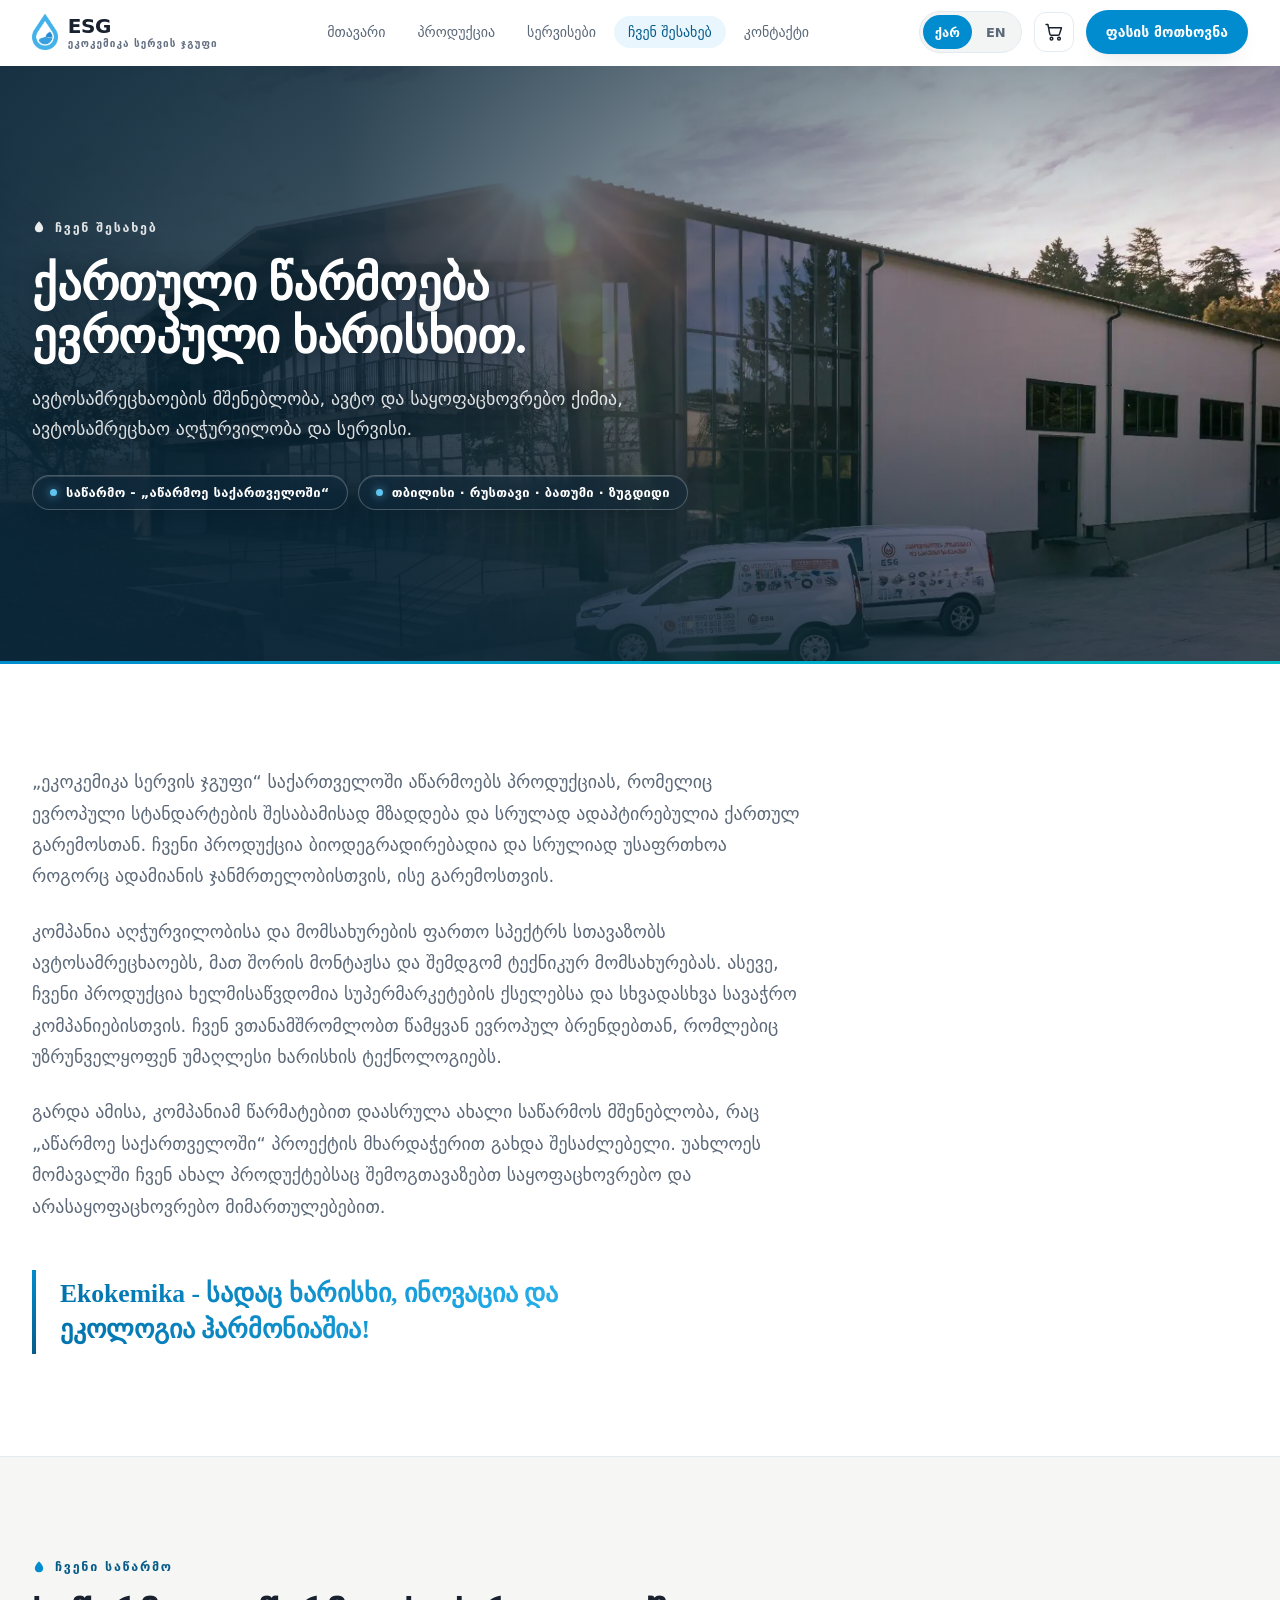
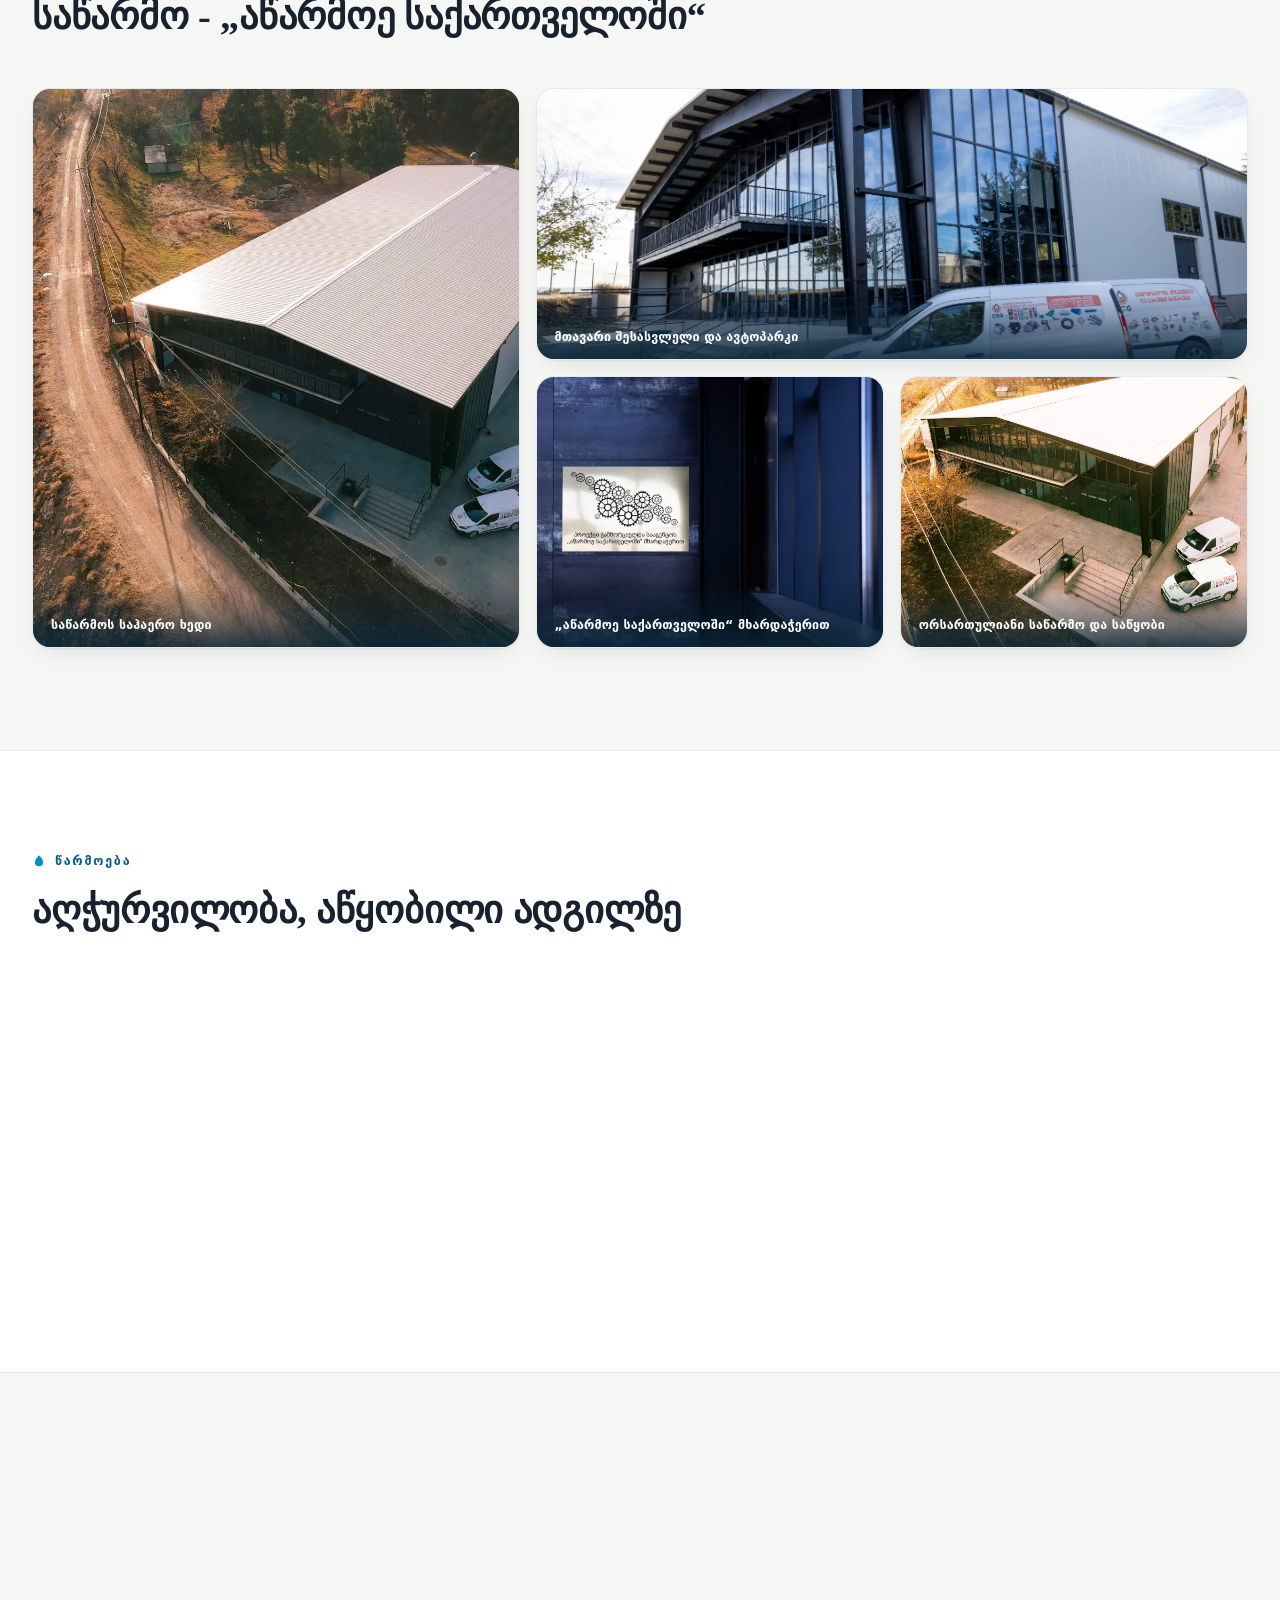
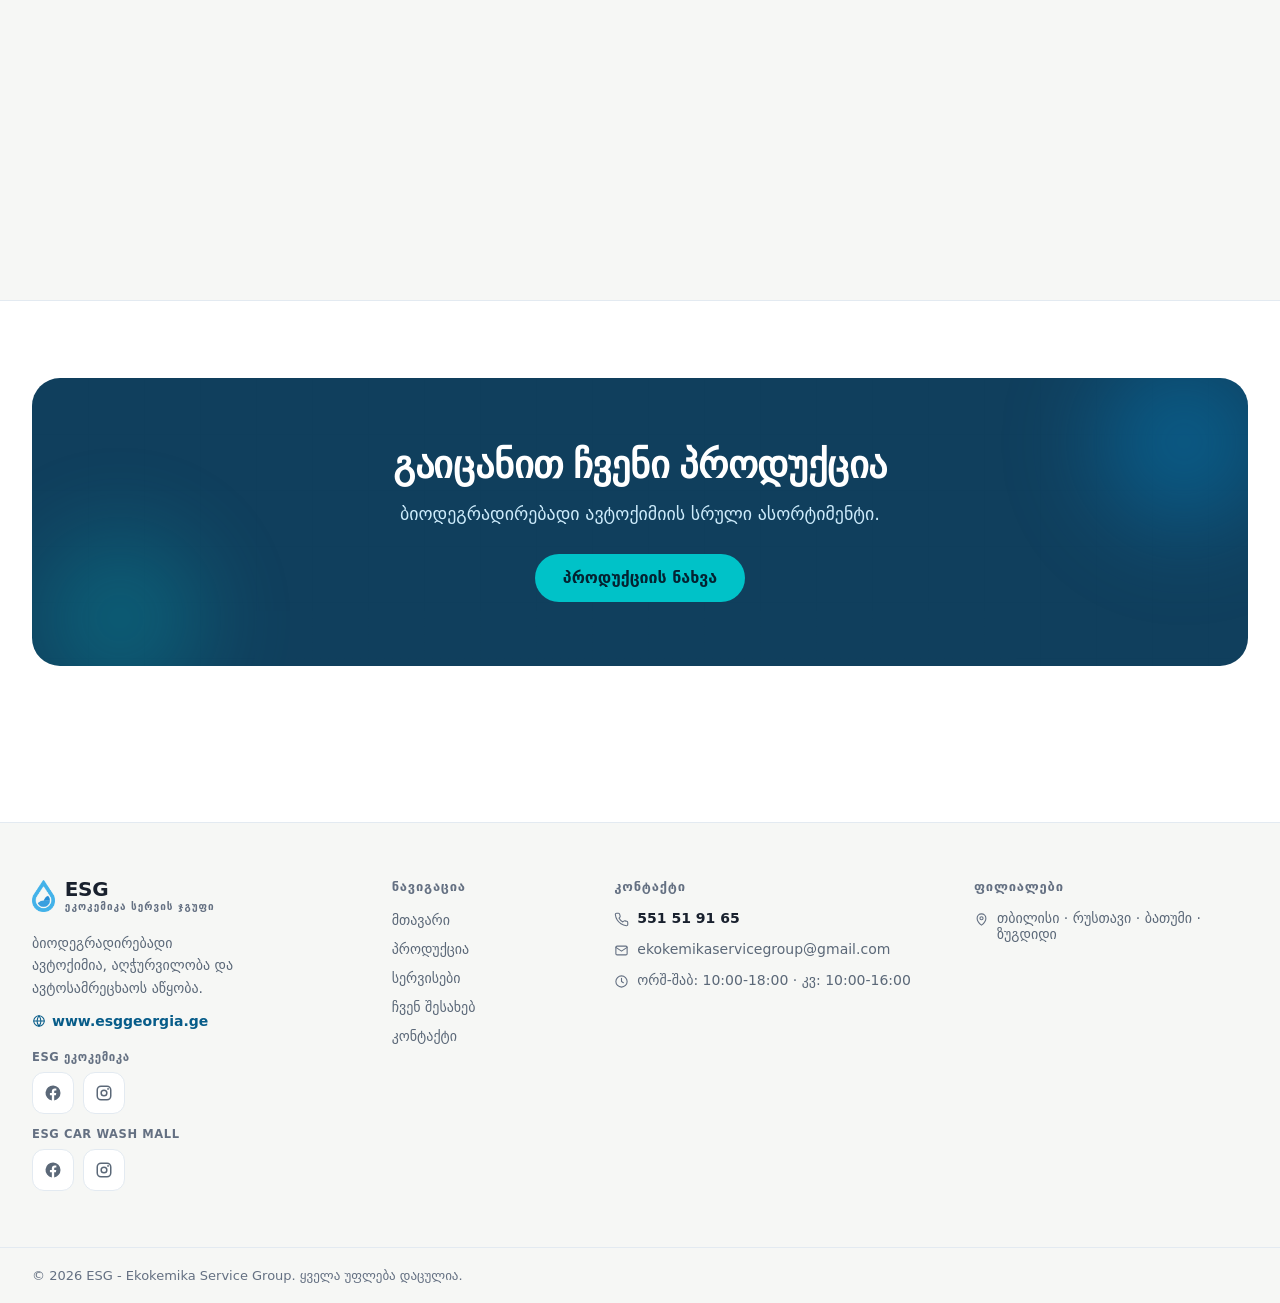
==== commit 73012d86: "Premium pass: serif display type, calm motion, checkout fixes, baked product pages Design: Noto Seri" ====
--- a/about.html
+++ b/about.html
@@ -7,7 +7,7 @@
 <title>ჩვენ შესახებ | ESG - ქართული ავტოქიმიის მწარმოებელი თბილისი</title>
 <link rel="preconnect" href="https://fonts.googleapis.com" />
 <link rel="preconnect" href="https://fonts.gstatic.com" crossorigin />
-<link href="https://fonts.googleapis.com/css2?family=Noto+Sans+Georgian:wght@400;500;600;700;800;900&display=swap" rel="stylesheet" />
+<link href="https://fonts.googleapis.com/css2?family=Noto+Sans+Georgian:wght@400..900&family=Noto+Serif+Georgian:wght@500..700&display=swap" rel="stylesheet" />
 <meta name="description" content="ESG - ეკოკემიკა სერვის ჯგუფი. ქართული ავტოქიმიის მწარმოებელი, „აწარმოე საქართველოში“ პროექტის მხარდაჭერით. ბიოდეგრადირებადი ავტოშამპუნი ევროპული ხარისხით." />
 <meta name="keywords" content="ქართული ავტოქიმია, ავტოქიმიის მწარმოებელი, ESG ეკოკემიკა, ekokemika service group, აწარმოე საქართველოში, ბიოდეგრადირებადი ავტოშამპუნი" />
 <meta name="robots" content="index, follow" />
@@ -15,6 +15,7 @@
 <meta property="og:type" content="website" />
 <meta property="og:url" content="https://esggeorgia.ge/about.html" />
 <meta property="og:site_name" content="ESG - Ekokemika Service Group" />
+<meta property="og:locale" content="ka_GE" />
 <meta property="og:title" content="ჩვენ შესახებ | ESG - ქართული ავტოქიმიის მწარმოებელი" />
 <meta property="og:description" content="ქართული ავტოქიმიის მწარმოებელი ევროპული ხარისხით. „აწარმოე საქართველოში“ პროექტის მხარდაჭერით." />
 <meta property="og:image" content="https://esggeorgia.ge/assets/fac-hero.jpg" />
@@ -25,6 +26,7 @@
 <script>document.documentElement.classList.add("js");</script>
 </head>
 <body>
+<a class="skip-link i18n" href="#main" data-ka="მთავარ შინაარსზე გადასვლა" data-en="Skip to content">მთავარ შინაარსზე გადასვლა</a>
 
 <header class="site-header">
   <div class="container">
@@ -74,9 +76,9 @@
   </div>
 </header>
 
-<main>
-  <section class="page-hero about-hero" data-screen-label="About hero">
-    <div class="media"><img src="assets/fac-hero.jpg" alt="ESG-ის ახალი საწარმო - შუშის ფასადი მზის ჩასვლისას და ბრენდირებული ავტოპარკი" /></div>
+<main id="main">
+  <section class="page-hero about-hero">
+    <div class="media"><img src="assets/fac-hero.webp" fetchpriority="high" alt="ESG-ის ახალი საწარმო - შუშის ფასადი მზის ჩასვლისას და ბრენდირებული ავტოპარკი" /></div>
     <div class="scrim"></div>
     <div class="container">
       <div class="inner">
@@ -113,19 +115,19 @@
       </div>
       <div class="facility-gallery">
         <figure class="fg-feature reveal" data-delay="0">
-          <img src="assets/fac-aerial.jpg" alt="ESG-ის ახალი საწარმოს საჰაერო ხედი" loading="lazy" />
+          <img src="assets/fac-aerial.webp" alt="ESG-ის ახალი საწარმოს საჰაერო ხედი" loading="lazy" />
           <figcaption><span class="i18n" data-ka="საწარმოს საჰაერო ხედი" data-en="The facility from above">საწარმოს საჰაერო ხედი</span></figcaption>
         </figure>
         <figure class="fg-wide reveal" data-delay="0.06">
-          <img src="assets/fac-facade.jpg" alt="საწარმოს მინის ფასადი და ბრენდირებული ავტოპარკი" loading="lazy" />
+          <img src="assets/fac-facade.webp" alt="საწარმოს მინის ფასადი და ბრენდირებული ავტოპარკი" loading="lazy" />
           <figcaption><span class="i18n" data-ka="მთავარი შესასვლელი და ავტოპარკი" data-en="Main entrance & fleet">მთავარი შესასვლელი და ავტოპარკი</span></figcaption>
         </figure>
         <figure class="reveal" data-delay="0.12">
-          <img src="assets/fac-plaque.jpg" alt="„აწარმოე საქართველოში“ პროექტის ფირნიში" loading="lazy" />
+          <img src="assets/fac-plaque.webp" alt="„აწარმოე საქართველოში“ პროექტის ფირნიში" loading="lazy" />
           <figcaption><span class="i18n" data-ka="„აწარმოე საქართველოში“ მხარდაჭერით" data-en="Supported by “Produce in Georgia”">„აწარმოე საქართველოში“ მხარდაჭერით</span></figcaption>
         </figure>
         <figure class="reveal" data-delay="0.18">
-          <img src="assets/fac-aerial2.jpg" alt="საწარმოს ხედი ზემოდან" loading="lazy" />
+          <img src="assets/fac-aerial2.webp" alt="საწარმოს ხედი ზემოდან" loading="lazy" />
           <figcaption><span class="i18n" data-ka="ორსართულიანი საწარმო და საწყობი" data-en="Two-storey plant & warehouse">ორსართულიანი საწარმო და საწყობი</span></figcaption>
         </figure>
       </div>
@@ -140,19 +142,19 @@
       </div>
       <div class="prod-gallery">
         <figure class="reveal" data-delay="0">
-          <div class="ph"><img src="assets/fac-pumps.jpg" alt="მაღალი წნევის ტუმბოების კვანძი" loading="lazy" /></div>
+          <div class="ph"><img src="assets/fac-pumps.webp" alt="მაღალი წნევის ტუმბოების კვანძი" loading="lazy" /></div>
           <figcaption class="i18n" data-ka="მაღალი წნევით რეცხვის აპარატურა" data-en="High-pressure washing equipment">მაღალი წნევით რეცხვის აპარატურა</figcaption>
         </figure>
         <figure class="reveal" data-delay="0.06">
-          <div class="ph"><img src="assets/fac-rack.jpg" alt="ტუმბოები საწარმოო თაროზე" loading="lazy" /></div>
+          <div class="ph"><img src="assets/fac-rack.webp" alt="ტუმბოები საწარმოო თაროზე" loading="lazy" /></div>
           <figcaption class="i18n" data-ka="ელექტრო ძრავები და ტუმბოები" data-en="Electric motors & pumps">ელექტრო ძრავები და ტუმბოები</figcaption>
         </figure>
         <figure class="reveal" data-delay="0.12">
-          <div class="ph"><img src="assets/fac-motors.jpg" alt="ელექტროძრავები და ტუმბოები საწყობში" loading="lazy" /></div>
+          <div class="ph"><img src="assets/fac-motors.webp" alt="ელექტროძრავები და ტუმბოები საწყობში" loading="lazy" /></div>
           <figcaption class="i18n" data-ka="ელექტრო ძრავები და ტუმბოები " data-en="Electric motors & pumps">ელექტრო ძრავები და ტუმბოები </figcaption>
         </figure>
         <figure class="reveal" data-delay="0.18">
-          <div class="ph"><img src="assets/fac-ro.jpg" alt="წყლის გაწმენდისა და უკუოსმოსის სისტემა" loading="lazy" /></div>
+          <div class="ph"><img src="assets/fac-ro.webp" alt="წყლის გაწმენდისა და უკუოსმოსის სისტემა" loading="lazy" /></div>
           <figcaption class="i18n" data-ka="წყლის გამწმენდი სისტემები" data-en="Water treatment systems">წყლის გამწმენდი სისტემები</figcaption>
         </figure>
       </div>
@@ -264,6 +266,6 @@
 
 <script>document.getElementById("year").textContent = new Date().getFullYear();</script>
 <script src="app.js"></script>
-<script src="cart.js?v=1"></script>
+<script src="cart.js?v=2"></script>
 </body>
 </html>
--- a/styles.css
+++ b/styles.css
@@ -16,8 +16,9 @@
   /* Brand slate */
   --slate:#353c4c; --slate-deep:#2a303d;
 
-  /* Neutrals */
-  --bg:#ffffff; --bg-subtle:#f2f7fb; --surface:#ffffff; --surface-2:#f5f9fc;
+  /* Neutrals — surfaces lean warm-neutral (paper) so the blue brand + product
+     photography pops; interactive tints stay cool via the brand ramp */
+  --bg:#ffffff; --bg-subtle:#f3f5f4; --surface:#ffffff; --surface-2:#f6f7f5;
   --ink:#19212e; --ink-muted:#5b6878; --ink-faint:#647082;
   --border:#e3eaf1; --border-strong:#d1dae4;
 
@@ -39,6 +40,7 @@
   --block:clamp(2.75rem,5vw,4rem);
 
   --font-sans:"Noto Sans Georgian",ui-sans-serif,system-ui,-apple-system,"Segoe UI",sans-serif;
+  --font-display:"Noto Serif Georgian",Georgia,serif;
 }
 
 *{box-sizing:border-box;}
@@ -51,6 +53,10 @@
 }
 main{flex:1 0 auto;}
 h1,h2,h3,h4{margin:0; letter-spacing:-.02em; text-wrap:balance;}
+/* display pairing: editorial serif for page/section headlines, sans for UI.
+   Georgian mkhedruli bowls collide when tracked tight — relax tracking per lang. */
+h1,h2{font-family:var(--font-display); font-weight:700; letter-spacing:-.015em;}
+:lang(ka) h1,:lang(ka) h2{letter-spacing:-.005em;}
 p{margin:0; text-wrap:pretty;}
 a{color:inherit; text-decoration:none;}
 img{display:block;}
@@ -92,10 +98,10 @@
 .section-head{max-width:44rem;}
 .section-head.center{margin-inline:auto; text-align:center;}
 .section-head.center .eyebrow{justify-content:center;}
-.section-head h2{margin-top:16px; font-size:var(--text-h2); line-height:1.12; font-weight:700; letter-spacing:-.025em;}
+.section-head h2{margin-top:16px; font-size:var(--text-h2); line-height:1.18; font-weight:700;}
 .section-head p{margin-top:14px; font-size:var(--text-lead); line-height:1.65; color:var(--ink-muted);}
 /* section sub-heading — uniform intra-section block rhythm */
-.section-sub{margin-top:var(--block); font-size:var(--text-h2); line-height:1.15; font-weight:700; letter-spacing:-.02em;}
+.section-sub{margin-top:var(--block); font-size:var(--text-h2); line-height:1.2; font-weight:700;}
 
 /* reveal on scroll - gated on html.js so no-JS / failed-JS keeps content visible */
 html.js .reveal{opacity:0; transform:translateY(18px); transition:opacity .55s var(--ease-brand), transform .55s var(--ease-brand);}
@@ -121,13 +127,8 @@
 .btn-ghost{color:var(--ink); background:transparent;}
 .btn-ghost:hover{background:var(--bg-subtle);}
 .btn-block{width:100%;}
-/* sheen wipe micro-interaction */
-.btn-primary::after,.btn-accent::after{
-  content:""; position:absolute; inset:0; transform:translateX(-130%) skewX(-18deg); pointer-events:none;
-  background:linear-gradient(90deg,transparent,rgba(255,255,255,.38),transparent); transition:transform .6s var(--ease-brand);
-}
-.btn-primary:hover::after,.btn-accent:hover::after{transform:translateX(130%) skewX(-18deg);}
-/* water ripple: a single ring blooms from the centre on hover (the droplet motif, in motion) */
+/* water ripple: a single ring blooms from the centre on hover (the droplet motif,
+   in motion) — the ONE signature button effect; no sheen, no extra flourishes */
 @media(prefers-reduced-motion:no-preference){
   .btn-primary::before,.btn-accent::before{content:""; position:absolute; left:50%; top:50%; width:6px; height:6px; border-radius:50%; transform:translate(-50%,-50%); opacity:0; pointer-events:none;}
   .btn-primary:hover::before{animation:btn-ripple .7s var(--ease-brand);}
@@ -165,9 +166,9 @@
 .lang button{appearance:none; border:0; cursor:pointer; font-family:inherit; font-weight:700; font-size:13px; min-height:34px; padding:6px 12px; border-radius:999px; color:var(--ink-muted); background:transparent; transition:all .2s var(--ease-brand);}
 .lang button[aria-pressed="true"]{background:var(--brand-500); color:#fff;}
 
-/* mobile menu */
-.mobile-menu{overflow:hidden; max-height:0; transition:max-height .3s var(--ease-brand); border-bottom:1px solid transparent; background:var(--surface);}
-.mobile-menu.open{max-height:480px; border-bottom-color:var(--border);}
+/* mobile menu — visibility keeps closed-menu links out of the tab order */
+.mobile-menu{overflow:hidden; max-height:0; visibility:hidden; transition:max-height .3s var(--ease-brand), visibility .3s; border-bottom:1px solid transparent; background:var(--surface);}
+.mobile-menu.open{max-height:480px; visibility:visible; border-bottom-color:var(--border);}
 .mobile-menu nav{display:flex; flex-direction:column; gap:4px; padding:16px 0 20px;}
 .mobile-menu a{border-radius:12px; padding:12px 16px; font-size:16px; font-weight:500; color:var(--ink);}
 .mobile-menu a.active{background:var(--brand-50); color:var(--brand-700);}
@@ -185,11 +186,11 @@
 /* visible ESG droplet behind the hero copy */
 .hero .hero-logo{position:absolute; z-index:0; pointer-events:none; top:50%; left:clamp(-50px,1vw,30px); transform:translateY(-50%); width:clamp(300px,33vw,500px); aspect-ratio:298/417;}
 .hero .hero-logo img{position:relative; z-index:1; width:100%; height:100%; object-fit:contain; opacity:.14;}
-.hero .hero-logo::before{content:""; position:absolute; inset:-14%; border-radius:50%; background:radial-gradient(closest-side,color-mix(in oklab,var(--brand-300) 55%,transparent),transparent 70%); filter:blur(44px); opacity:.55; animation:wm-glow 7s ease-in-out infinite;}
+.hero .hero-logo::before{content:""; position:absolute; inset:-14%; border-radius:50%; background:radial-gradient(closest-side,color-mix(in oklab,var(--brand-300) 55%,transparent),transparent 70%); filter:blur(44px); opacity:.45;}
 @media(min-width:880px){.hero .wrap{grid-template-columns:1.05fr .95fr; gap:48px;}}
 .hero .eyebrow .chip{display:inline-flex; align-items:center; gap:6px; color:var(--brand-700); background:var(--brand-50); padding:5px 11px; border-radius:999px; border:1px solid color-mix(in oklab,var(--brand-500) 14%,transparent); letter-spacing:.08em;}
 .hero .eyebrow .chip .icon{width:13px; height:13px; color:var(--brand-500);}
-.hero h1{margin-top:22px; font-size:var(--text-display); line-height:1.02; letter-spacing:-.038em; font-weight:900;}
+.hero h1{margin-top:22px; font-size:var(--text-display); line-height:1.08; font-weight:700;}
 .hero p.lead{margin-top:22px; max-width:46ch; font-size:var(--text-lead); line-height:1.65; color:var(--ink-muted);}
 .hero .cta{display:flex; flex-wrap:wrap; gap:12px; margin-top:30px;}
 .hero .cta .btn{min-width:190px;}
@@ -210,40 +211,21 @@
   box-shadow:0 34px 70px -32px rgba(15,23,42,.55), 0 0 90px -28px color-mix(in oklab,var(--brand-500) 60%,transparent);}
 .hero .stage::after{content:""; position:absolute; inset:0; border-radius:26px; pointer-events:none; z-index:5;
   box-shadow:inset 0 0 0 1px rgba(255,255,255,.16), inset 0 1px 0 0 rgba(255,255,255,.28);}
-.hero .stage .photo{position:absolute; inset:0; border-radius:26px; overflow:hidden;}
-.hero .stage .photo img{width:100%; height:100%; object-fit:cover; object-position:60% 45%;
-  transform:scale(1.06); transform-origin:62% 42%; animation:esg-kenburns 26s ease-in-out infinite;}
-.hero .stage .veil{position:absolute; inset:0; border-radius:26px; z-index:2; pointer-events:none;
-  background:linear-gradient(180deg, rgba(8,15,30,.16) 0%, transparent 26%, transparent 52%, rgba(8,15,30,.46) 100%),
-    radial-gradient(120% 80% at 50% 120%, color-mix(in oklab,var(--brand-900) 55%,transparent), transparent 60%);}
-.hero .stage .sheen{position:absolute; top:0; bottom:0; left:-40%; width:36%; z-index:3; pointer-events:none; border-radius:26px;
-  background:linear-gradient(100deg, transparent, rgba(255,255,255,.40), transparent);
-  filter:blur(2px); transform:skewX(-14deg); animation:esg-sheen 7.5s ease-in-out 1.5s infinite;}
 .hero .stage .pill{position:absolute; z-index:4; display:inline-flex; align-items:center; gap:8px; font-size:12.5px; font-weight:700; color:#fff; background:rgba(18,28,48,.34); border:1px solid rgba(255,255,255,.28); backdrop-filter:blur(10px) saturate(1.2); -webkit-backdrop-filter:blur(10px) saturate(1.2); padding:9px 14px; border-radius:999px; box-shadow:0 12px 28px -16px rgba(0,0,0,.7);}
 .hero .stage .pill .icon{width:15px; height:15px; color:var(--accent);}
-.hero .stage .pill.p1{top:22px; left:20px; animation:bobA 6s ease-in-out infinite;}
-.hero .stage .pill.p2{top:70px; right:20px; animation:bobB 7s ease-in-out infinite;}
+.hero .stage .pill.p1{top:22px; left:20px;}
+.hero .stage .pill.p2{top:70px; right:20px;}
 /* floating product caption */
 .hero .stage .tagcard{position:absolute; z-index:4; left:20px; bottom:20px; display:flex; align-items:center; gap:12px;
   padding:12px 16px 12px 12px; border-radius:16px; background:rgba(14,22,40,.46); border:1px solid rgba(255,255,255,.22);
   backdrop-filter:blur(14px) saturate(1.25); -webkit-backdrop-filter:blur(14px) saturate(1.25);
-  box-shadow:0 18px 40px -20px rgba(0,0,0,.8); animation:bobA 8s ease-in-out infinite;}
+  box-shadow:0 18px 40px -20px rgba(0,0,0,.8);}
 .hero .stage .tagcard .logomark{position:relative; display:grid; place-items:center; height:40px; width:40px; border-radius:11px; background:rgba(255,255,255,.10); border:1px solid rgba(255,255,255,.18);}
 .hero .stage .tagcard .logomark img{height:24px; width:auto; filter:drop-shadow(0 3px 6px rgba(0,0,0,.4));}
 .hero .stage .tagcard .tc-txt{display:flex; flex-direction:column; gap:2px; line-height:1.1;}
 .hero .stage .tagcard .tc-k{font-size:14px; font-weight:800; letter-spacing:.06em; color:#fff;}
 .hero .stage .tagcard .tc-s{font-size:11.5px; font-weight:600; color:rgba(255,255,255,.78);}
-.hero .stage .tagcard .spark{position:absolute; top:-5px; right:-5px; width:10px; height:10px; border-radius:50%; background:var(--brand-400); box-shadow:0 0 0 0 color-mix(in oklab,var(--brand-400) 70%,transparent); animation:esg-ping 2.6s ease-out infinite;}
 @keyframes esg-kenburns{0%{transform:scale(1.04) translate(0,0);transform-origin:62% 42%}50%{transform:scale(1.12) translate(-1.4%,-1.2%);transform-origin:58% 38%}100%{transform:scale(1.04) translate(0,0);transform-origin:62% 42%}}
-@keyframes esg-sheen{0%{left:-45%;opacity:0}8%{opacity:1}26%{left:120%;opacity:0}100%{left:120%;opacity:0}}
-@keyframes esg-ping{0%{box-shadow:0 0 0 0 color-mix(in oklab,var(--brand-400) 70%,transparent);opacity:1}70%{box-shadow:0 0 0 12px transparent;opacity:1}100%{box-shadow:0 0 0 12px transparent;opacity:.6}}
-@keyframes bobA{0%,100%{transform:translateY(0)}50%{transform:translateY(-9px)}}
-@keyframes bobB{0%,100%{transform:translateY(0)}50%{transform:translateY(8px)}}
-@media(prefers-reduced-motion:reduce){
-  .hero .stage .photo img{animation:none; transform:scale(1.04)}
-  .hero .stage .sheen{display:none}
-  .hero .stage .pill,.hero .stage .tagcard{animation:none}
-}
 
 /* ---- hero product showcase (Biskonto bottles, light premium panel) ---- */
 .hero .stage--showcase{
@@ -274,8 +256,8 @@
 .hero .stage--showcase .bottle{position:absolute; bottom:13%; width:auto; object-fit:contain;
   filter:drop-shadow(0 26px 26px rgba(16,63,93,.26)) drop-shadow(0 6px 10px rgba(16,63,93,.16));}
 .hero .stage--showcase .b-back{left:50%; transform:translateX(-50%); height:80%; z-index:1; bottom:15%;}
-.hero .stage--showcase .b-left{left:9%; height:50%; z-index:2; transform:rotate(-4deg); transform-origin:bottom center; animation:bobA 7.5s ease-in-out infinite;}
-.hero .stage--showcase .b-right{right:8%; height:55%; z-index:3; transform:rotate(3deg); transform-origin:bottom center; animation:bobB 8.5s ease-in-out .4s infinite;}
+.hero .stage--showcase .b-left{left:9%; height:50%; z-index:2; transform:rotate(-4deg); transform-origin:bottom center;}
+.hero .stage--showcase .b-right{right:8%; height:55%; z-index:3; transform:rotate(3deg); transform-origin:bottom center;}
 /* soft floor reflection */
 .hero .stage--showcase .bottles::after{
   content:""; position:absolute; left:50%; bottom:11%; transform:translateX(-50%);
@@ -295,9 +277,6 @@
 .hero .stage--showcase .tagcard .logomark img{filter:none;}
 .hero .stage--showcase .tagcard .tc-k{color:var(--brand-800);}
 .hero .stage--showcase .tagcard .tc-s{color:var(--ink-muted);}
-@media(prefers-reduced-motion:reduce){
-  .hero .stage--showcase .b-left,.hero .stage--showcase .b-right{animation:none}
-}
 
 /* =========================================================================
    CARDS - categories / features / contact / branches (shared recipe)
@@ -352,40 +331,16 @@
 /* about teaser slate panel */
 .about-teaser{display:grid; gap:40px; align-items:center;}
 @media(min-width:1024px){.about-teaser{grid-template-columns:1fr 1fr;}}
-.about-teaser h2{font-size:var(--text-h2); line-height:1.12; font-weight:700; letter-spacing:-.025em;}
+.about-teaser h2{font-size:var(--text-h2); line-height:1.18; font-weight:700;}
 .about-teaser p.body{margin-top:20px; font-size:var(--text-lead); line-height:1.65; color:var(--ink-muted);}
 .about-teaser p.tag{margin-top:20px; font-size:var(--text-lead); font-weight:700; color:var(--brand-700);}
-/* about teaser - refined light brand-mark panel */
-.slate-panel{position:relative; overflow:hidden; border-radius:24px;
-  background:linear-gradient(165deg,#ffffff 0%,var(--brand-50) 100%);
-  border:1px solid var(--border); padding:clamp(40px,5vw,56px);
-  box-shadow:var(--shadow-soft);}
-.slate-panel .grid{position:absolute; inset:0; opacity:.45;
-  -webkit-mask-image:radial-gradient(ellipse 78% 76% at 50% 44%,#000 26%,transparent 80%);
-  mask-image:radial-gradient(ellipse 78% 76% at 50% 44%,#000 26%,transparent 80%);}
-.slate-panel .glow{position:absolute; left:50%; top:40%; transform:translate(-50%,-50%);
-  height:240px; width:240px; border-radius:50%;
-  background:radial-gradient(closest-side,color-mix(in oklab,var(--brand-300) 60%,transparent),transparent 70%);
-  opacity:.5; filter:blur(34px); animation:wm-glow 7s ease-in-out infinite;}
-.slate-panel .inner{position:relative; display:flex; flex-direction:column; align-items:center; padding-block:6px;}
-.slate-panel .mark{position:relative; display:grid; place-items:center; width:100%; min-height:216px;}
-.slate-panel .ring{position:absolute; border-radius:50%; pointer-events:none;}
-.slate-panel .ring.r1{width:200px; height:200px; border:1px solid color-mix(in oklab,var(--brand-400) 30%,transparent);}
-.slate-panel .ring.r2{width:288px; height:288px; border:1px solid color-mix(in oklab,var(--brand-400) 16%,transparent);}
-.slate-panel img{position:relative; height:142px; width:auto;
-  filter:drop-shadow(0 14px 26px color-mix(in oklab,var(--brand-700) 32%,transparent));}
-.slate-panel .cap{margin-top:26px; position:relative; text-align:center; font-size:12px; font-weight:700;
-  letter-spacing:.2em; text-transform:uppercase; color:var(--brand-700);}
-.slate-panel .cap::before{content:""; display:block; width:34px; height:2px; margin:0 auto 16px;
-  border-radius:2px; background:linear-gradient(90deg,var(--brand-500),var(--brand-700));}
-
 /* CTA band */
 .cta-band{position:relative; overflow:hidden; border-radius:28px; background:var(--brand-900); padding:clamp(40px,6vw,64px) 24px; text-align:center;}
 .cta-band .grid{position:absolute; inset:0; opacity:.12;}
 .cta-band .glow1{position:absolute; right:-64px; top:-64px; height:256px; width:256px; border-radius:50%; background:radial-gradient(closest-side,var(--brand-500),transparent); opacity:.5; filter:blur(40px);}
 .cta-band .glow2{position:absolute; left:-40px; bottom:-80px; height:256px; width:256px; border-radius:50%; background:radial-gradient(closest-side,var(--accent),transparent); opacity:.32; filter:blur(40px);}
 .cta-band .inner{position:relative; margin-inline:auto; max-width:40rem;}
-.cta-band h2{font-size:var(--text-h2); font-weight:800; letter-spacing:-.025em; color:#fff;}
+.cta-band h2{font-size:var(--text-h2); font-weight:700; color:#fff;}
 .cta-band p{margin-top:16px; font-size:var(--text-lead); color:var(--brand-100);}
 .cta-band .btnrow{margin-top:30px; display:flex; justify-content:center;}
 
@@ -396,7 +351,7 @@
 .page-hero .grid{position:absolute; inset:0; opacity:.6; -webkit-mask-image:radial-gradient(ellipse 70% 60% at 30% 0%,#000 50%,transparent 100%); mask-image:radial-gradient(ellipse 70% 60% at 30% 0%,#000 50%,transparent 100%);}
 .page-hero .glow{position:absolute; left:-60px; top:-80px; width:380px; height:320px; border-radius:50%; background:radial-gradient(closest-side,var(--brand-100),transparent); filter:blur(46px); opacity:.7;}
 .page-hero .inner{position:relative; padding-block:clamp(48px,7vw,80px);}
-.page-hero h1{margin-top:18px; font-size:var(--text-h1); line-height:1.08; font-weight:800; letter-spacing:-.03em;}
+.page-hero h1{margin-top:18px; font-size:var(--text-h1); line-height:1.12; font-weight:700;}
 .page-hero p{margin-top:18px; max-width:46rem; font-size:var(--text-lead); line-height:1.6; color:var(--ink-muted);}
 
 /* =========================================================================
@@ -404,7 +359,6 @@
    ========================================================================= */
 /* category filter - self-contained icon chips (wrap on desktop, wrap/scroll on mobile) */
 .filters{display:flex; flex-wrap:wrap; gap:10px; flex:1 1 auto; min-width:0;}
-.filters .pillslide{display:none;}
 .filters .tab{display:inline-flex; align-items:center; gap:9px; appearance:none; cursor:pointer; font-family:inherit;
   padding:9px 15px 9px 11px; border-radius:13px; background:var(--surface); border:1px solid var(--border-strong);
   transition:transform .2s var(--ease-brand), box-shadow .2s var(--ease-brand), background .2s var(--ease-brand), border-color .2s var(--ease-brand);}
@@ -413,10 +367,10 @@
 .filters .tab .cl{font-size:14px; font-weight:600; color:var(--ink); white-space:nowrap;}
 .filters .tab .cn{font-size:12px; font-weight:700; color:var(--ink-faint); background:var(--bg-subtle); border-radius:999px; padding:2px 8px; font-variant-numeric:tabular-nums; transition:background .2s, color .2s;}
 .filters .tab:hover{border-color:var(--brand-300); transform:translateY(-1px); box-shadow:var(--shadow-soft);}
-.filters .tab[aria-selected="true"]{background:var(--brand-500); border-color:var(--brand-500); box-shadow:var(--shadow-pop);}
-.filters .tab[aria-selected="true"] .ci{background:rgba(255,255,255,.18); color:#fff;}
-.filters .tab[aria-selected="true"] .cl{color:#fff;}
-.filters .tab[aria-selected="true"] .cn{background:rgba(255,255,255,.22); color:#fff;}
+.filters .tab[aria-pressed="true"]{background:var(--brand-500); border-color:var(--brand-500); box-shadow:var(--shadow-pop);}
+.filters .tab[aria-pressed="true"] .ci{background:rgba(255,255,255,.18); color:#fff;}
+.filters .tab[aria-pressed="true"] .cl{color:#fff;}
+.filters .tab[aria-pressed="true"] .cn{background:rgba(255,255,255,.22); color:#fff;}
 
 .product-grid{display:grid; gap:20px; margin-top:var(--flow); grid-template-columns:1fr;}
 @media(min-width:640px){.product-grid{grid-template-columns:repeat(2,1fr);}}
@@ -453,7 +407,7 @@
 .pc .spec li{display:flex; align-items:center; justify-content:space-between; font-size:14px;}
 .pc .spec .sz{font-weight:600; color:var(--ink);}
 .pc .spec .cd{color:var(--ink-muted); font-variant-numeric:tabular-nums;}
-.pc .quote{margin-top:auto; padding-top:14px; border-top:1px solid var(--border); margin-top:18px;}
+.pc .quote{margin-top:auto; padding-top:14px; border-top:1px solid var(--border);}
 .pc .quote a{display:inline-flex; align-items:center; gap:7px; font-size:14.5px; font-weight:700; color:var(--brand-700); transition:color .2s var(--ease-brand);}
 .pc .quote a:hover{color:var(--brand-500);}
 .pc .quote a .icon{transition:transform .25s var(--ease-brand);}
@@ -531,7 +485,7 @@
 .pd-stage.cosmetics .topbar{background:linear-gradient(90deg,var(--brand-400),var(--brand-200));}
 
 /* info (left) */
-.pd-info h1{margin-top:18px; font-size:var(--text-h1); line-height:1.06; font-weight:800; letter-spacing:-.03em;}
+.pd-info h1{margin-top:18px; font-size:var(--text-h1); line-height:1.1; font-weight:700;}
 .pd-info .lede{margin-top:18px; font-size:var(--text-lead); line-height:1.7; color:var(--ink-muted); max-width:46ch;}
 .pd-info .chip{margin-top:22px; display:inline-flex; align-items:center; gap:7px; width:fit-content; border-radius:999px; background:var(--brand-50); color:var(--brand-700); font-size:13px; font-weight:700; padding:8px 14px;}
 .pd-info .chip .icon{width:15px; height:15px; color:var(--brand-500);}
@@ -654,7 +608,7 @@
 .dark-cta .grid{position:absolute; inset:0; opacity:.12;}
 .dark-cta .glow{position:absolute; right:-50px; bottom:-60px; height:240px; width:240px; border-radius:50%; background:radial-gradient(closest-side,var(--accent),transparent); opacity:.34; filter:blur(40px);}
 .dark-cta .inner{position:relative; display:flex; flex-wrap:wrap; gap:24px; align-items:center; justify-content:space-between;}
-.dark-cta h2{font-size:var(--text-h2); font-weight:800; color:#fff; max-width:20ch;}
+.dark-cta h2{font-size:var(--text-h2); font-weight:700; color:#fff; max-width:20ch;}
 
 /* =========================================================================
    ABOUT
@@ -691,7 +645,7 @@
 
 .quote-block{max-width:48rem; margin-top:48px; border-left:4px solid var(--brand-500); padding:6px 0 6px 24px; position:relative;}
 .quote-block::before{content:""; position:absolute; left:-4px; top:0; bottom:0; width:4px; background:linear-gradient(var(--brand-500),var(--brand-700));}
-.quote-block p{font-size:clamp(1.25rem,2.4vw,1.6rem); font-weight:700; letter-spacing:-.02em; line-height:1.35;}
+.quote-block p{font-family:var(--font-display); font-size:clamp(1.25rem,2.4vw,1.6rem); font-weight:600; line-height:1.4;}
 
 /* About - facility mosaic gallery */
 .facility-gallery{display:grid; gap:16px; grid-template-columns:1fr 1fr; margin-top:var(--flow);}
@@ -779,9 +733,9 @@
 .field:hover{border-color:var(--brand-300);}
 .field:focus{outline:none; border-color:var(--brand-500); box-shadow:0 0 0 3px color-mix(in oklab,var(--brand-500) 18%,transparent);}
 textarea.field{resize:vertical; min-height:96px;}
-@media(max-width:560px){
-  form [style*="grid-template-columns:1fr 1fr"]{grid-template-columns:1fr !important;}
-}
+/* inline validation (replaces alert() dialogs) */
+.field.err{border-color:#cf2b31; box-shadow:0 0 0 3px color-mix(in oklab,#e5484d 16%,transparent);}
+.field.err:focus{border-color:#cf2b31;}
 
 /* =========================================================================
    FOOTER
@@ -926,47 +880,13 @@
   .reveal{opacity:1 !important; transform:none !important;}
 }
 
-/* =========================================================================
-   TWEAKS - expressive controls (mood / accent / motion)
-   Applied via [data-mood] / [data-motion] on <html>; accent ramp is swapped
-   as --brand-* / --accent* custom properties by the panel script.
-   ========================================================================= */
-
-/* ---- Atmosphere: hero lighting. Showroom = verified default (no override) ---- */
-.hero .stage .photo img{transition:filter .7s var(--ease-brand);}
-.hero .stage .veil,.hero .stage{transition:background .7s var(--ease-brand), box-shadow .7s var(--ease-brand);}
-
-html[data-mood="daylight"] .hero .stage .photo img{filter:brightness(1.1) saturate(.94) contrast(.97);}
-html[data-mood="daylight"] .hero .stage .veil{background:linear-gradient(180deg, rgba(255,255,255,.05) 0%, transparent 32%, transparent 62%, rgba(8,15,30,.26) 100%);}
-
-html[data-mood="nocturne"] .hero .stage .photo img{filter:brightness(.74) saturate(1.18) contrast(1.14);}
-html[data-mood="nocturne"] .hero .stage .veil{background:
-  linear-gradient(180deg, rgba(6,12,26,.5) 0%, rgba(6,12,26,.14) 38%, rgba(6,14,30,.34) 68%, rgba(4,9,22,.72) 100%),
-  radial-gradient(120% 92% at 50% 120%, color-mix(in oklab,var(--brand-900) 78%,transparent), transparent 62%);}
-html[data-mood="nocturne"] .hero .stage{box-shadow:0 36px 84px -30px rgba(5,12,28,.82), 0 0 130px -22px color-mix(in oklab,var(--brand-500) 85%,transparent);}
-html[data-mood="nocturne"] .hero .stage .tagcard,html[data-mood="nocturne"] .hero .stage .pill{background:rgba(8,14,28,.52);}
-
 /* ---- subtle glowing ESG watermark (decorative, behind section content) ---- */
 .section.has-watermark{position:relative; overflow:hidden;}
 .section.has-watermark > .container{position:relative; z-index:1;}
 .esg-watermark{position:absolute; z-index:0; pointer-events:none; top:50%; right:clamp(-70px,1vw,30px); transform:translateY(-50%); width:clamp(260px,32vw,500px); aspect-ratio:298/417;}
 .esg-watermark img{position:relative; z-index:1; width:100%; height:100%; object-fit:contain; opacity:.06; filter:saturate(1.1);}
-.esg-watermark::before{content:""; position:absolute; inset:-14%; border-radius:50%; background:radial-gradient(closest-side, color-mix(in oklab,var(--brand-400) 46%,transparent), transparent 72%); filter:blur(42px); opacity:.4; animation:wm-glow 7s ease-in-out infinite;}
-@keyframes wm-glow{0%,100%{opacity:.26; transform:scale(.96)}50%{opacity:.48; transform:scale(1.05)}}
+.esg-watermark::before{content:""; position:absolute; inset:-14%; border-radius:50%; background:radial-gradient(closest-side, color-mix(in oklab,var(--brand-400) 46%,transparent), transparent 72%); filter:blur(42px); opacity:.35;}
 .esg-watermark.wm-top{top:clamp(110px,16%,230px); transform:none;}
-
-/* ---- Energy: hero animation tempo. Lively = verified default (no override) ---- */
-html[data-motion="calm"] .hero .stage .photo img{animation-duration:42s;}
-html[data-motion="calm"] .hero .stage .sheen{animation-duration:15s;}
-html[data-motion="calm"] .hero .stage .pill,html[data-motion="calm"] .hero .stage .tagcard{animation-duration:9s;}
-html[data-motion="calm"] .hero .stage .spark{animation-duration:3.4s;}
-
-html[data-motion="electric"] .hero .stage .photo img{animation-duration:13s;}
-html[data-motion="electric"] .hero .stage .sheen{animation-duration:3.4s; animation-delay:.4s;}
-html[data-motion="electric"] .hero .stage .pill.p1{animation-duration:2.8s;}
-html[data-motion="electric"] .hero .stage .pill.p2{animation-duration:3.2s;}
-html[data-motion="electric"] .hero .stage .tagcard{animation-duration:3.6s;}
-html[data-motion="electric"] .hero .stage .spark{animation-duration:1.3s;}
 
 /* ---- product prices (catalog cards + detail) ---- */
 .pc-price{margin-top:12px; font-size:19px; font-weight:800; color:var(--brand-700); letter-spacing:-.01em;}
@@ -1019,27 +939,18 @@
 .addcart-note{margin-top:12px; display:flex; align-items:flex-start; gap:8px; font-size:13.5px; line-height:1.5; color:var(--ink-muted);}
 .addcart-note .icon{width:16px; height:16px; color:var(--brand-500); flex:none; margin-top:2px;}
 
-/* labelled layout-preview wrappers (only for the static demo on product.html) */
-.demo-tag{display:inline-flex; align-items:center; gap:8px; font-size:11.5px; font-weight:700;
-  letter-spacing:.06em; text-transform:uppercase; color:var(--brand-700); background:var(--brand-50);
-  border:1px dashed var(--brand-300); border-radius:999px; padding:6px 13px; margin:0 0 20px;}
-.demo-tag .icon{width:14px; height:14px;}
-.addcart-demos{display:grid; gap:18px; grid-template-columns:1fr;}
-@media(min-width:760px){.addcart-demos{grid-template-columns:1fr 1fr;}}
-.addcart-demo{border:1px solid var(--border); border-radius:var(--radius-card); background:var(--surface); box-shadow:var(--shadow-soft); padding:22px;}
-.addcart-demo .ad-label{display:block; font-size:12px; font-weight:700; letter-spacing:.04em; text-transform:uppercase; color:var(--ink-faint); margin-bottom:14px;}
-
 /* ---- overlay + slide-out drawer ---- */
 .cart-overlay{position:fixed; inset:0; z-index:60; background:rgba(10,38,56,.42); backdrop-filter:blur(2px);
   opacity:0; visibility:hidden; transition:opacity .3s var(--ease-brand), visibility .3s var(--ease-brand);}
-#cart-drawer:target ~ .cart-overlay, .cart-overlay.is-shown{opacity:1; visibility:visible;}
+.cart-overlay.is-shown{opacity:1; visibility:visible;}
+/* visibility keeps the closed drawer out of the keyboard tab order */
 .cart-drawer{position:fixed; top:0; right:0; bottom:0; z-index:61; width:min(430px,94vw);
   display:flex; flex-direction:column; background:var(--surface);
-  box-shadow:-26px 0 64px -30px rgba(10,38,56,.55);
-  transform:translateX(102%); transition:transform .34s var(--ease-brand); will-change:transform;}
-#cart-drawer:target, .cart-drawer.is-open{transform:translateX(0);}
+  box-shadow:-26px 0 64px -30px rgba(10,38,56,.55); visibility:hidden;
+  transform:translateX(102%); transition:transform .34s var(--ease-brand), visibility .34s; will-change:transform;}
+.cart-drawer.is-open{transform:translateX(0); visibility:visible;}
 .cart-head{flex:none; display:flex; align-items:center; justify-content:space-between; gap:12px; padding:20px 22px; border-bottom:1px solid var(--border);}
-.cart-head h2{font-size:18px; font-weight:800; letter-spacing:-.01em; display:inline-flex; align-items:baseline; gap:7px;}
+.cart-head h2{font-family:var(--font-sans); font-size:18px; font-weight:800; letter-spacing:-.01em; display:inline-flex; align-items:baseline; gap:7px;}
 .cart-head .cart-head-count{font-size:14px; font-weight:700; color:var(--ink-faint);}
 .cart-close{display:grid; place-items:center; width:38px; height:38px; border-radius:10px; border:1px solid var(--border); background:var(--surface); color:var(--ink-muted); cursor:pointer; transition:border-color .2s, color .2s;}
 .cart-close:hover{border-color:var(--brand-300); color:var(--brand-700);}
@@ -1088,7 +999,7 @@
 @media(min-width:920px){.co-form-col{order:1;} .co-sum-col{order:2;}}
 .co-sum{border-radius:calc(var(--radius-card) + .25rem); border:1px solid var(--border); background:var(--surface); box-shadow:var(--shadow-soft); padding:24px;}
 @media(min-width:920px){.co-sum{position:sticky; top:88px;}}
-.co-sum h2{font-size:16px; font-weight:800; letter-spacing:.01em;}
+.co-sum h2{font-family:var(--font-sans); font-size:16px; font-weight:800; letter-spacing:.01em;}
 .co-items{list-style:none; margin:16px 0 0; padding:0;}
 .co-item{display:grid; grid-template-columns:48px 1fr auto; gap:12px; align-items:center; padding:13px 0; border-top:1px solid var(--border);}
 .co-item:first-child{border-top:0;}
@@ -1100,6 +1011,7 @@
 .co-iline.req{font-size:12.5px; font-weight:700; color:var(--ink-faint);}
 .co-totals{margin-top:16px; border-top:1px solid var(--border); padding-top:16px; display:flex; flex-direction:column; gap:9px;}
 .co-row{display:flex; align-items:baseline; justify-content:space-between; font-size:14px; color:var(--ink-muted);}
+.co-row[hidden]{display:none;}
 .co-row .v{font-variant-numeric:tabular-nums; font-weight:700; color:var(--ink);}
 .co-row.quote{font-size:12.5px; color:var(--ink-faint);}
 .co-row.total{margin-top:4px; font-size:18px; font-weight:800; color:var(--ink);}
@@ -1113,21 +1025,17 @@
 .btn-whatsapp:hover{background:var(--accent-strong);}
 .co-fineprint{margin-top:14px; font-size:12.5px; color:var(--ink-faint); line-height:1.5;}
 
-/* confirmation / success (demo: link to #order-success; logic toggles .is-shown) */
+/* confirmation / success (logic toggles .is-shown) */
 .order-success{display:none; text-align:center; max-width:560px; margin:8px auto; padding:24px;}
-.order-success:target, .order-success.is-shown{display:block;}
-.order-success:target ~ .checkout-grid{display:none;}
+.order-success.is-shown{display:block;}
 .order-success .os-ico{display:grid; place-items:center; width:84px; height:84px; border-radius:50%; margin:0 auto 22px;
   background:linear-gradient(135deg,var(--accent),var(--accent-strong)); color:var(--accent-fg);
   box-shadow:0 16px 38px -16px color-mix(in oklab,var(--accent) 80%,transparent);}
 .order-success .os-ico .icon{width:40px; height:40px;}
-.order-success h2{font-size:var(--text-h2); font-weight:800; letter-spacing:-.02em;}
+.order-success h2{font-size:var(--text-h2); font-weight:700;}
 .order-success p{margin-top:14px; font-size:var(--text-lead); line-height:1.6; color:var(--ink-muted);}
 .order-ref{margin-top:20px; display:inline-block; padding:9px 18px; border-radius:999px; background:var(--surface-2); border:1px solid var(--border); font-weight:700; color:var(--ink); font-variant-numeric:tabular-nums;}
 .order-success .os-actions{margin-top:26px; display:flex; flex-wrap:wrap; gap:12px; justify-content:center;}
-
-/* small demo links (remove in production) */
-.demo-link{display:inline-flex; align-items:center; gap:6px; margin-top:14px; font-size:12.5px; font-weight:700; color:var(--brand-700); border-bottom:1px dashed var(--brand-300);}
 
 /* ---- responsive ---- */
 @media(max-width:640px){
@@ -1144,3 +1052,36 @@
 
 /* a11y: visible focus on the quantity stepper (the input hides its own outline) */
 .qty:focus-within{border-color:var(--brand-400); box-shadow:0 0 0 3px color-mix(in oklab,var(--brand-300) 35%,transparent);}
+
+/* =========================================================================
+   "MADE IN GEORGIA" ROUNDEL — bespoke brand stamp (hero + product detail)
+   ========================================================================= */
+.mig-roundel{position:absolute; z-index:4; display:block; width:98px; height:98px; pointer-events:none;
+  filter:drop-shadow(0 10px 22px rgba(16,63,93,.22));}
+.mig-roundel svg{width:100%; height:100%; overflow:visible; display:block;}
+.mig-roundel .disc{fill:rgba(255,255,255,.92); stroke:var(--border-strong); stroke-width:1;}
+.mig-roundel .ring{transform-origin:50% 50%; animation:mig-spin 48s linear infinite;}
+.mig-roundel text{font-family:var(--font-sans); font-size:10.6px; font-weight:700; letter-spacing:.12em; fill:var(--brand-800);}
+.mig-roundel .drop{fill:var(--brand-500);}
+@keyframes mig-spin{to{transform:rotate(360deg)}}
+@media(prefers-reduced-motion:reduce){.mig-roundel .ring{animation:none;}}
+.hero .stage--showcase .mig-roundel{top:18px; right:18px;}
+.pd-stage .mig-roundel{width:78px; height:78px; right:16px; bottom:16px;}
+@media(max-width:600px){
+  .hero .stage--showcase .mig-roundel{width:78px; height:78px; top:12px; right:12px;}
+  .pd-stage .mig-roundel{width:64px; height:64px; right:12px; bottom:12px;}
+}
+
+/* ---- checkout: empty-cart state ---- */
+.co-empty{display:none; text-align:center; max-width:520px; margin:8px auto; padding:32px 24px;}
+.co-empty.is-shown{display:block;}
+.co-empty .ce-ico{display:grid; place-items:center; width:74px; height:74px; border-radius:50%; margin:0 auto 18px; background:var(--brand-50); color:var(--brand-500);}
+.co-empty .ce-ico .icon{width:34px; height:34px;}
+.co-empty h2{font-size:var(--text-h2);}
+.co-empty p{margin-top:12px; font-size:var(--text-lead); color:var(--ink-muted);}
+.co-empty .btn{margin-top:22px;}
+
+/* ---- a11y: skip to content ---- */
+.skip-link{position:absolute; left:16px; top:-52px; z-index:100; padding:10px 18px; border-radius:0 0 12px 12px;
+  background:var(--brand-700); color:#fff; font-weight:700; font-size:14px; transition:top .2s;}
+.skip-link:focus{top:0;}
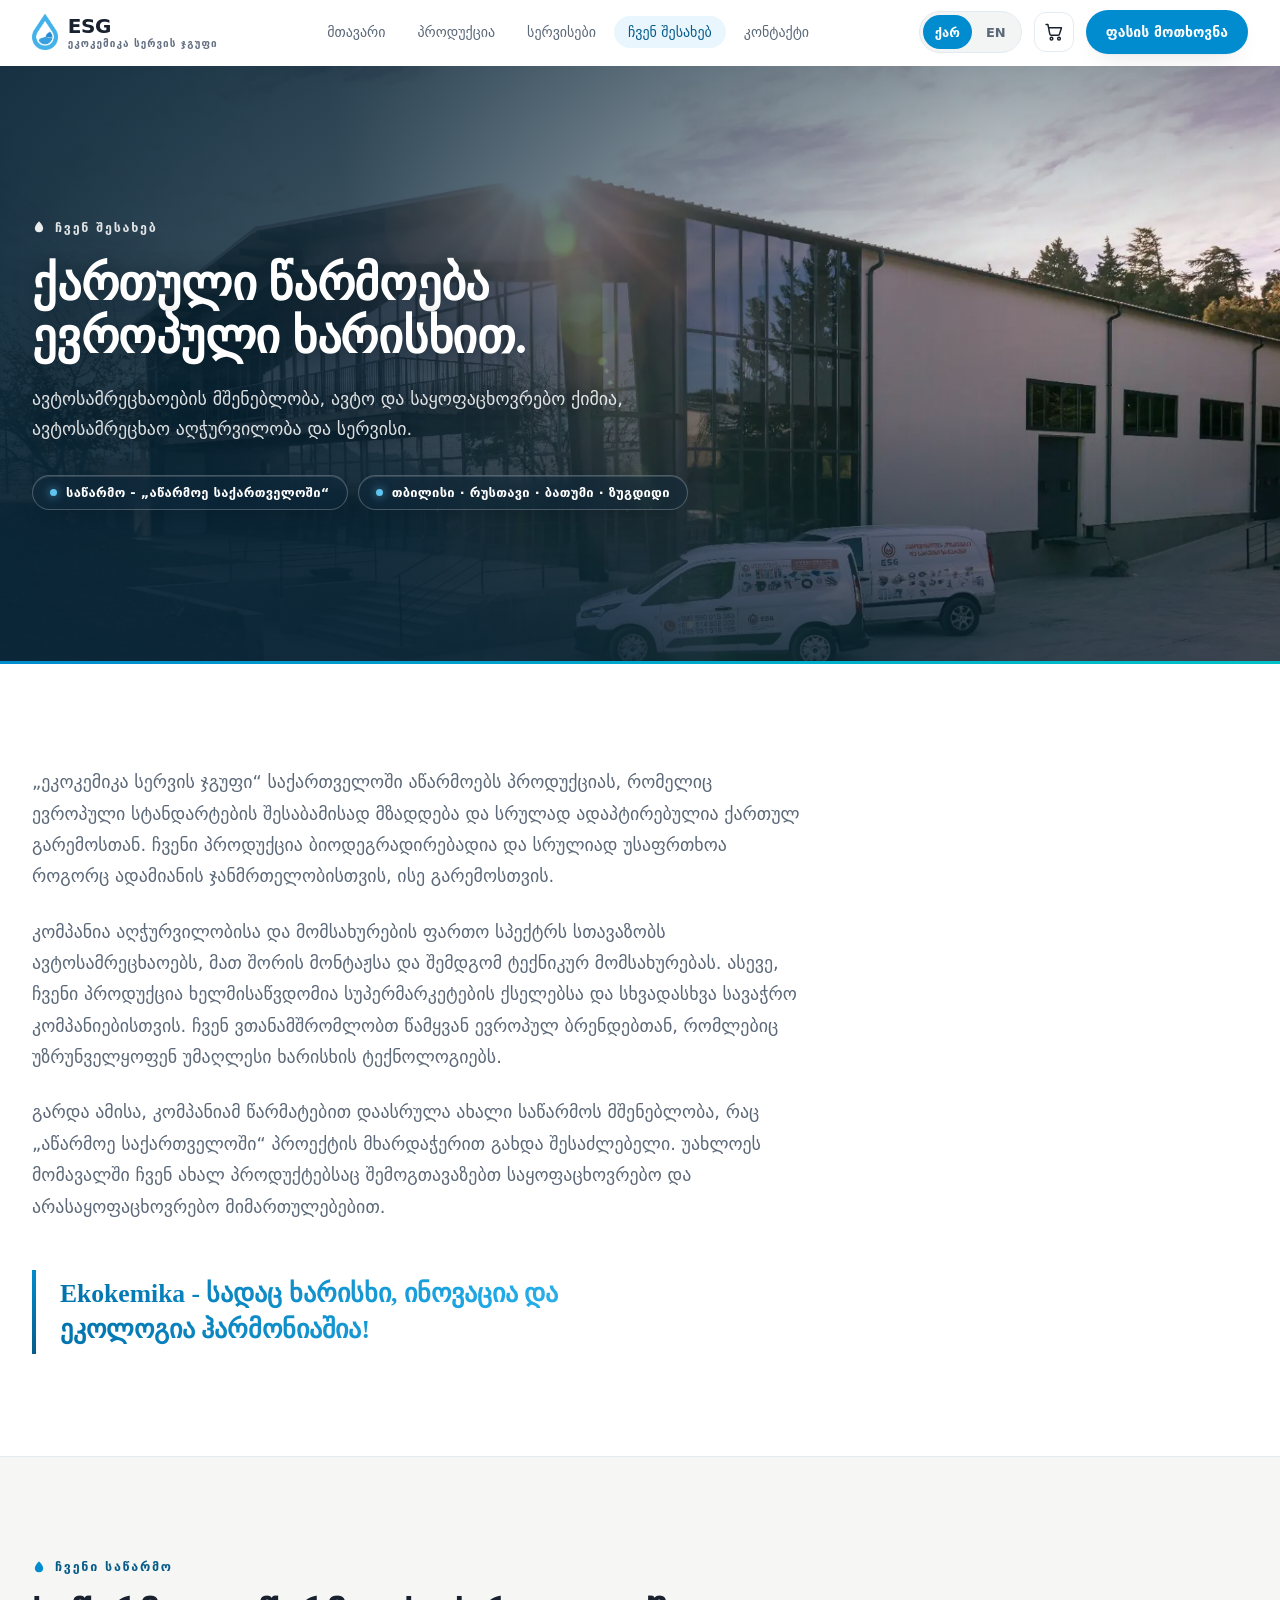
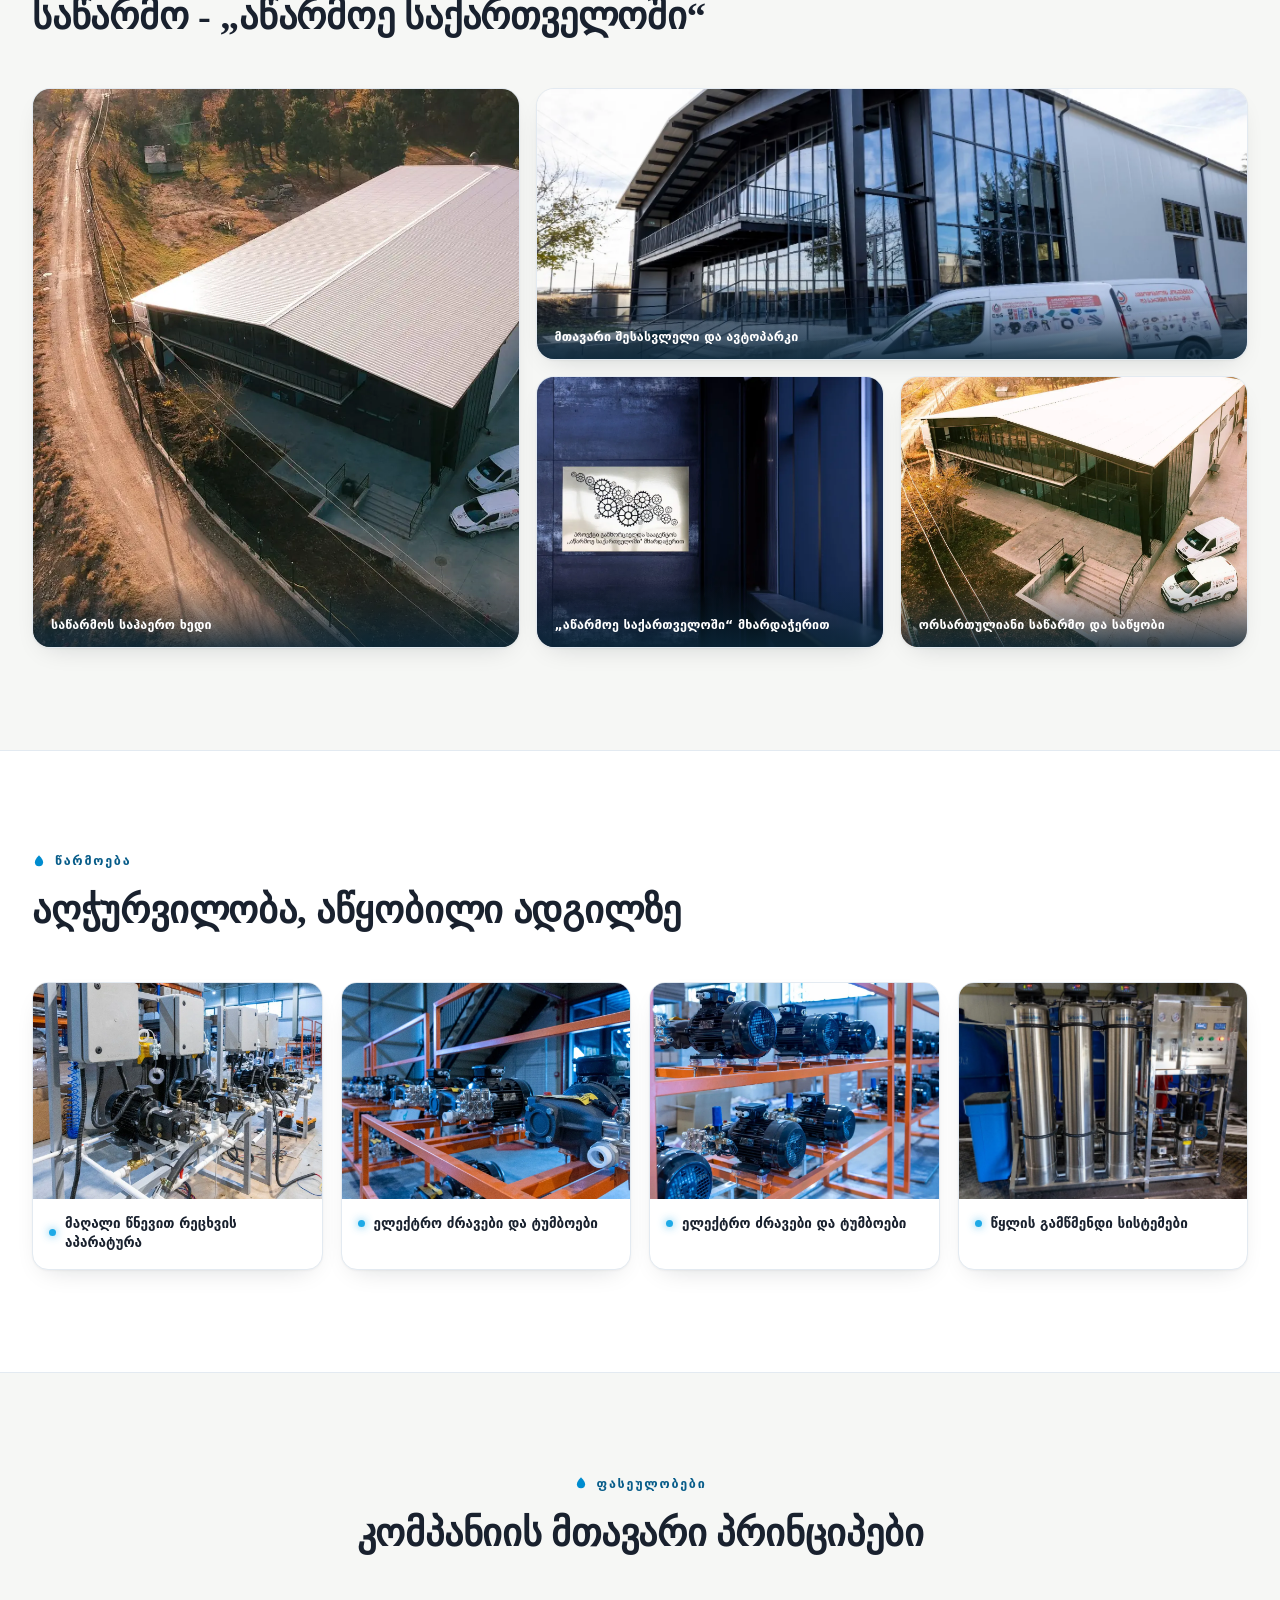
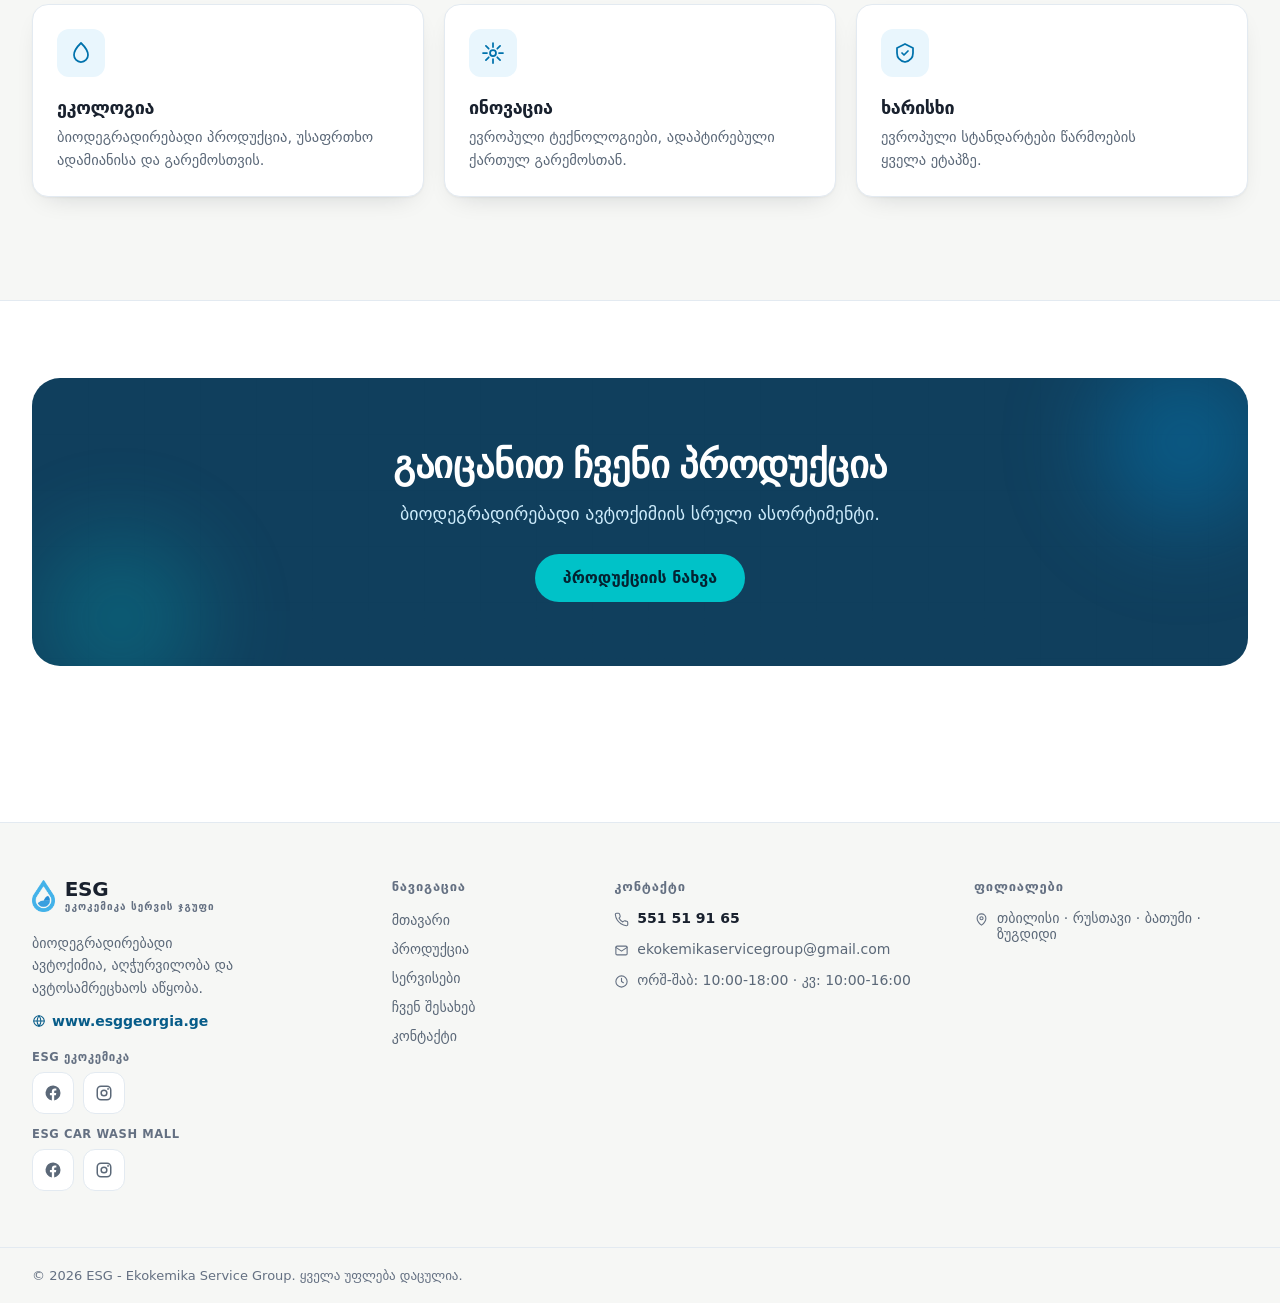
==== commit e55fe281: "Checkout: send orders to the order API instead of handling them in the browser The checkout had no b" ====
--- a/about.html
+++ b/about.html
@@ -266,6 +266,6 @@
 
 <script>document.getElementById("year").textContent = new Date().getFullYear();</script>
 <script src="app.js"></script>
-<script src="cart.js?v=2"></script>
+<script src="cart.js?v=3"></script>
 </body>
 </html>
